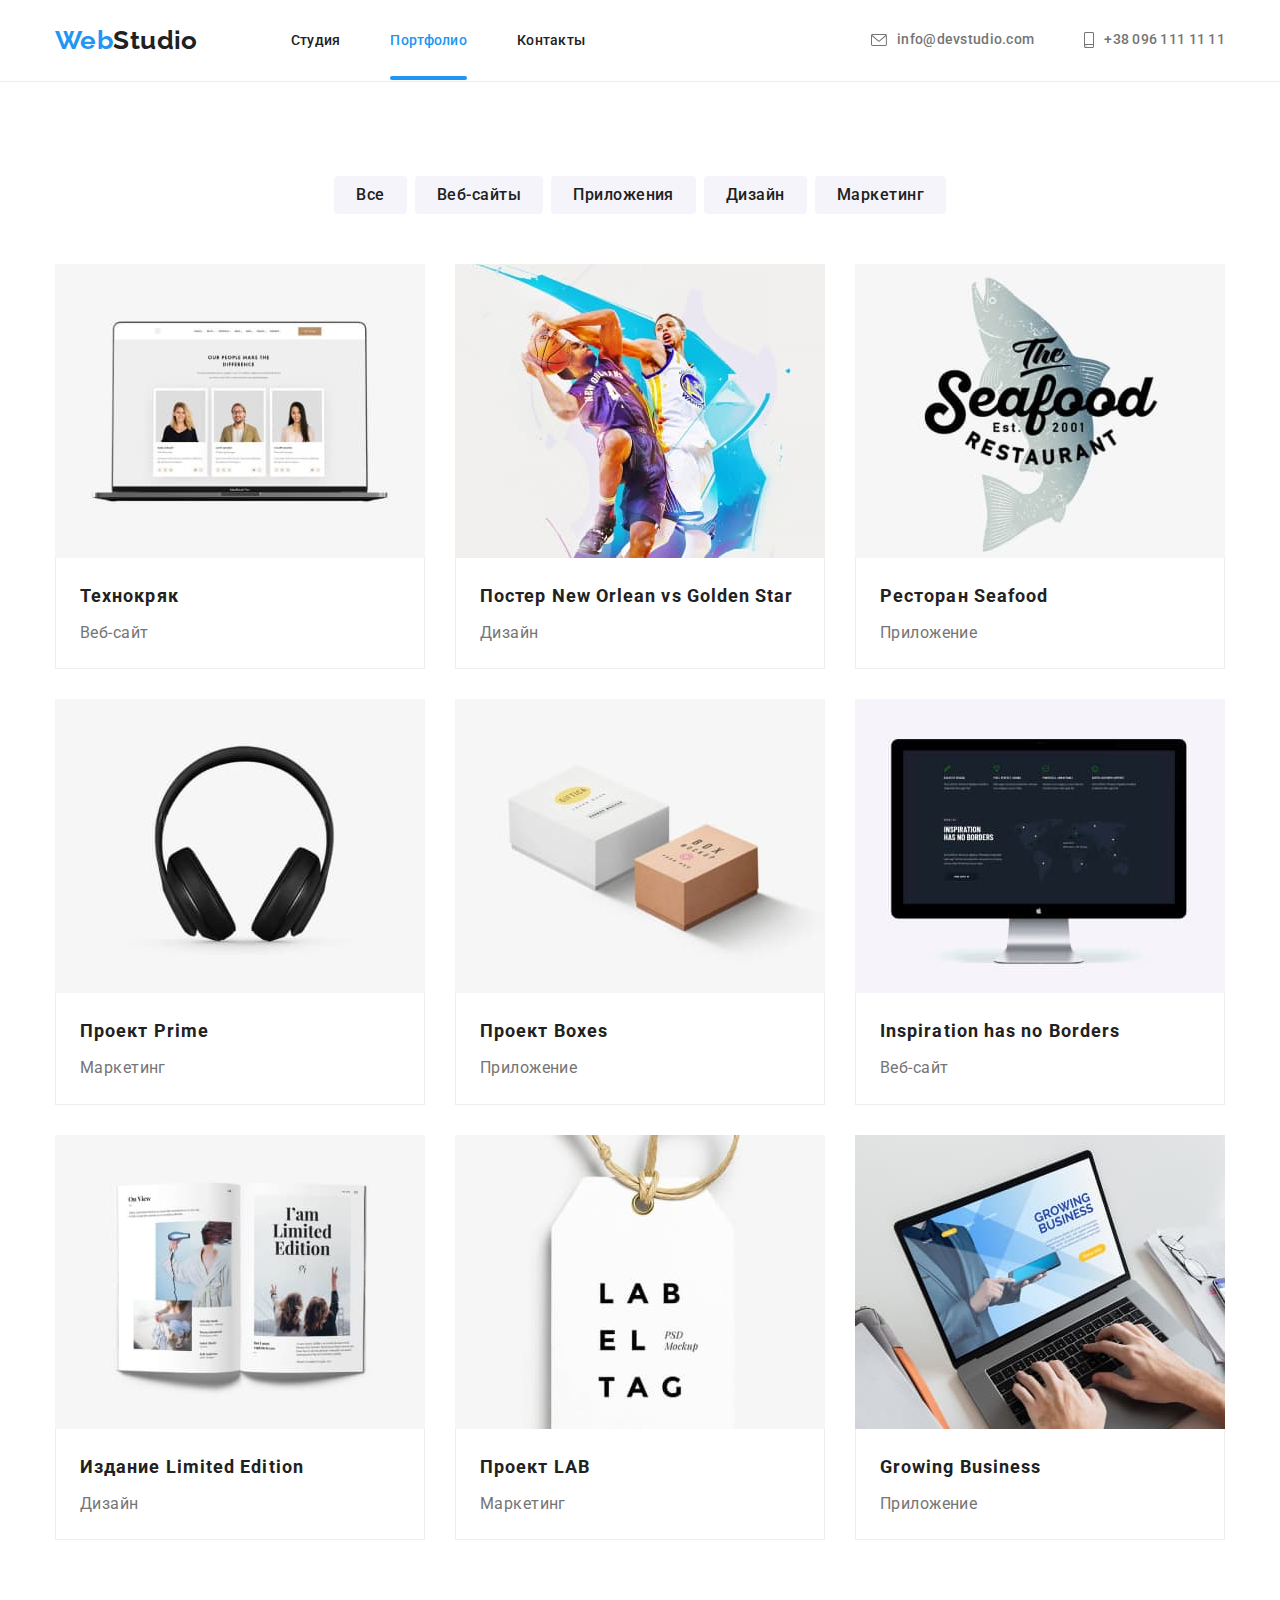
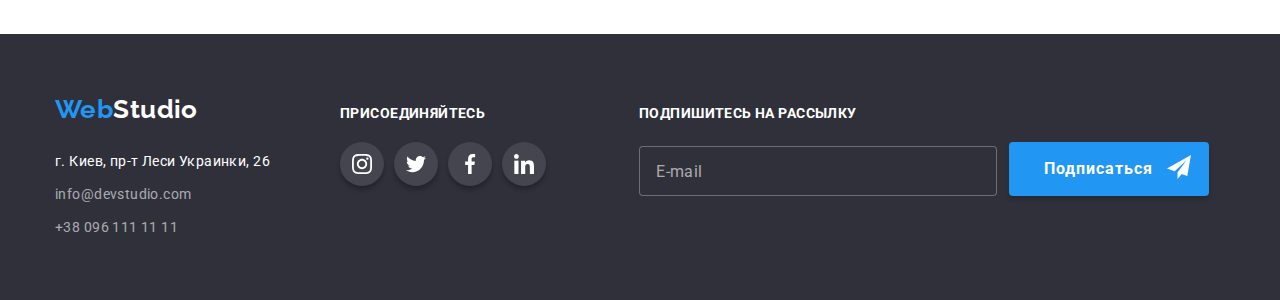
==== portfolio.html @ a955f4c4 "new" ====
<!DOCTYPE html>
<html lang="ru">
  <head>
    <meta charset="UTF-8" />
    <meta http-equiv="X-UA-Compatible" content="IE=edge" />
    <meta name="viewport" content="width=device-width, initial-scale=1.0" />
    <title>portfolio</title>
    <link rel="preconnect" href="https://fonts.gstatic.com" />
    <link
      href="https://fonts.googleapis.com/css2?family=Raleway:wght@700&family=Roboto:wght@400;500;700;900&display=swap"
      rel="stylesheet"
    />
    <link
      rel="stylesheet"
      href="https://cdnjs.cloudflare.com/ajax/libs/modern-normalize/1.1.0/modern-normalize.min.css"
    />
    <link rel="stylesheet" href="./css/main.min.css" />
  </head>
  <body>
    <!-- Шапка Сайта-->
    <header class="header">
      <div class="container main-nav">
        <a href="./index.html" class="header__link"
          >Web<span class="header-link__logo_color_accent">Studio</span></a
        >
        <nav class="navigation">
          <ul class="site-nav list">
            <li class="site-nav__item">
              <a href="./index.html">Студия</a>
            </li>
            <li class="site-nav__item">
              <a href="/" class="site-nav-item__current-page">Портфолио</a>
            </li>
            <li class="site-nav__item"><a href="/">Контакты</a></li>
          </ul>
        </nav>
        <ul class="contacts-list">
          <li class="contacts-list__item">
            <a
              href="mailto:info@devstudio.com"
              class="contacts-list-item__link"
            >
              <svg
                width="16px"
                height="12px"
                class="contacts-list-item-link__icon"
              >
                <use href="./images/symbol-defs.svg#icon-envelope"></use>
              </svg>
              info@devstudio.com</a
            >
          </li>
          <li class="contacts-list__item">
            <a href="tel:+380961111111" class="contacts-list-item__link">
              <svg
                class="contacts-list-item-link__icon"
                width="10px"
                height="16px"
              >
                <use href="./images/symbol-defs.svg#icon-smartphone"></use>
              </svg>
              +38 096 111 11 11</a
            >
          </li>
        </ul>
      </div>
    </header>
    <main>
      <section class="section">
        <div class="container">
          <h1 class="visually-hidden">Примеры работ</h1>
          <ul class="list-button">
            <li>
              <button type="button" class="filter-button">Все</button>
            </li>
            <li>
              <button type="button" class="filter-button">Веб-сайты</button>
            </li>
            <li>
              <button type="button" class="filter-button">Приложения</button>
            </li>
            <li>
              <button type="button" class="filter-button">Дизайн</button>
            </li>
            <li>
              <button type="button" class="filter-button">Маркетинг</button>
            </li>
          </ul>
          <ul class="list-photo">
            <li class="list-element">
              <a href="/" class="link-portfolio">
                <div class="list-photo-wraper">
                  <img
                    src="./images/webpage.jpg"
                    alt="три человека"
                    width="370"
                  />
                  <p class="overlay">
                    Ресурс предлагает комплексные предложения с разным уровнем
                    функционала и сервисов. Все это позволит посетителю получить
                    исчерпывающие сведения о компании или частном лице.
                  </p>
                </div>

                <div class="list-photo-element">
                  <h2>Технокряк</h2>
                  <p>Веб-сайт</p>
                </div>
              </a>
            </li>
            <li class="list-element">
              <a href="/" class="link-portfolio">
                <div class="list-photo-wraper">
                  <img
                    src="./images/poster.jpg"
                    alt="баскетболисты"
                    width="370"
                  />
                  <p class="overlay">
                    Ресурс предлагает комплексные предложения с разным уровнем
                    функционала и сервисов. Все это позволит посетителю получить
                    исчерпывающие сведения о компании или частном лице.
                  </p>
                </div>
                <div class="list-photo-element">
                  <h2>Постер New Orlean vs Golden Star</h2>
                  <p>Дизайн</p>
                </div>
              </a>
            </li>
            <li class="list-element">
              <a href="/" class="link-portfolio">
                <div class="list-photo-wraper">
                  <img
                    src="./images/restaurant.jpg"
                    alt="емблема ресторана"
                    width="370"
                  />
                  <p class="overlay">
                    Ресурс предлагает комплексные предложения с разным уровнем
                    функционала и сервисов. Все это позволит посетителю получить
                    исчерпывающие сведения о компании или частном лице.
                  </p>
                </div>
                <div class="list-photo-element">
                  <h2>Ресторан Seafood</h2>
                  <p>Приложение</p>
                </div>
              </a>
            </li>
            <li class="list-element">
              <a href="/" class="link-portfolio">
                <div class="list-photo-wraper">
                  <img src="./images/music.jpg" alt="наушники" width="370" />
                  <p class="overlay">
                    Ресурс предлагает комплексные предложения с разным уровнем
                    функционала и сервисов. Все это позволит посетителю получить
                    исчерпывающие сведения о компании или частном лице.
                  </p>
                </div>
                <div class="list-photo-element">
                  <h2>Проект Prime</h2>
                  <p>Маркетинг</p>
                </div>
              </a>
            </li>
            <li class="list-element">
              <a href="/" class="link-portfolio">
                <div class="list-photo-wraper">
                  <img src="./images/boxes.jpg" alt="коробки" width="370" />
                  <p class="overlay">
                    Ресурс предлагает комплексные предложения с разным уровнем
                    функционала и сервисов. Все это позволит посетителю получить
                    исчерпывающие сведения о компании или частном лице.
                  </p>
                </div>
                <div class="list-photo-element">
                  <h2>Проект Boxes</h2>
                  <p>Приложение</p>
                </div>
              </a>
            </li>
            <li class="list-element">
              <a href="/" class="link-portfolio">
                <div class="list-photo-wraper">
                  <img src="./images/monitor.jpg" alt="монитор" width="370" />
                  <p class="overlay">
                    Ресурс предлагает комплексные предложения с разным уровнем
                    функционала и сервисов. Все это позволит посетителю получить
                    исчерпывающие сведения о компании или частном лице.
                  </p>
                </div>
                <div class="list-photo-element">
                  <h2>Inspiration has no Borders</h2>
                  <p>Веб-сайт</p>
                </div>
              </a>
            </li>
            <li class="list-element">
              <a href="/" class="link-portfolio">
                <div class="list-photo-wraper">
                  <img src="./images/magazine.jpg" alt="журнал" width="370" />
                  <p class="overlay">
                    Ресурс предлагает комплексные предложения с разным уровнем
                    функционала и сервисов. Все это позволит посетителю получить
                    исчерпывающие сведения о компании или частном лице.
                  </p>
                </div>
                <div class="list-photo-element">
                  <h2>Издание Limited Edition</h2>
                  <p>Дизайн</p>
                </div>
              </a>
            </li>
            <li class="list-element">
              <a href="/" class="link-portfolio">
                <div class="list-photo-wraper">
                  <img src="./images/birka.jpg" alt="бирка" width="370" />
                  <p class="overlay">
                    Ресурс предлагает комплексные предложения с разным уровнем
                    функционала и сервисов. Все это позволит посетителю получить
                    исчерпывающие сведения о компании или частном лице.
                  </p>
                </div>
                <div class="list-photo-element">
                  <h2>Проект LAB</h2>
                  <p>Маркетинг</p>
                </div>
              </a>
            </li>
            <li class="list-element">
              <a href="/" class="link-portfolio">
                <div class="list-photo-wraper">
                  <img src="./images/notebook.jpg" alt="бирка" width="370" />
                  <p class="overlay">
                    Ресурс предлагает комплексные предложения с разным уровнем
                    функционала и сервисов. Все это позволит посетителю получить
                    исчерпывающие сведения о компании или частном лице.
                  </p>
                </div>
                <div class="list-photo-element">
                  <h2>Growing Business</h2>
                  <p>Приложение</p>
                </div>
              </a>
            </li>
          </ul>
        </div>
      </section>
    </main>
    <!--Футер-->
    <footer>
      <div class="container footer-container">
        <div class="nav-footer">
          <a href="/" class="logo logo-footer"
            >Web<span class="accent-footer">Studio</span></a
          >
          <address>
            <ul class="list-footer">
              <li>
                <a
                  class="adress"
                  href="https://goo.gl/maps/MWfXR5edQ5mQwXb56"
                  target="_blank"
                  rel="noreferrer noopener"
                  title="карты google"
                  >г. Киев, пр-т Леси Украинки, 26</a
                >
              </li>
              <li>
                <a class="contacts-footer" href="mailto:info@devstudio.com"
                  >info@devstudio.com</a
                >
              </li>
              <li>
                <a class="contacts-footer" href="tel:+380961111111"
                  >+38 096 111 11 11</a
                >
              </li>
            </ul>
          </address>
        </div>
        <div class="icons-nav-footer">
          <p class="text-footer">Присоединяйтесь</p>
          <ul class="list-icons-footer">
            <li>
              <a href="https://www.instagram.com/" class="icons-footer">
                <svg class="icon-footer" width="20px" height="20px">
                  <use href="./images/symbol-defs.svg#icon-instagram"></use>
                </svg>
              </a>
            </li>
            <li>
              <a href="https://www.twitter.com/" class="icons-footer">
                <svg class="icon-footer" width="20px" height="20px">
                  <use href="./images/symbol-defs.svg#icon-twitter"></use>
                </svg>
              </a>
            </li>
            <li>
              <a href="https://www.facebook.com/" class="icons-footer">
                <svg class="icon-footer" width="20px" height="20px">
                  <use href="./images/symbol-defs.svg#icon-facebook"></use>
                </svg>
              </a>
            </li>
            <li>
              <a href="https://www.linkedin.com/" class="icons-footer">
                <svg class="icon-footer" width="20px" height="20px">
                  <use href="./images/symbol-defs.svg#icon-linkedin"></use>
                </svg>
              </a>
            </li>
          </ul>
        </div>
        <div class="form-footer">
          <p class="text-form-footer">Подпишитесь на рассылку</p>
          <span class="footer-position">
            <label class="footer-form-field">
              <textarea
                name="user_massage"
                class="footer-form-massage"
                placeholder="E-mail"
              ></textarea>
            </label>
            <button type="submit" class="footer-form-btn">
              <span class="btn-text">Подписаться</span>
            </button>
          </span>
        </div>
      </div>
    </footer>
  </body>
</html>
---- css/main.min.css ----
:root{--primary-text-color: #212121;--secondary-text-color: #757575;--accent: #2196f3;--font-color: #ffffff;--secondary-font-color: #2f303a;--third-font-color: #f5f4fa}.visually-hidden{position:absolute;width:1px;height:1px;margin:-1px;border:0;padding:0;white-space:nowrap;clip-path:inset(100%);clip:rect(0 0 0 0);overflow:hidden}h1,h2,h3,p{margin-top:0;margin-bottom:0}html{box-sizing:border-box}header{padding-top:25px;padding-bottom:25px;border-bottom:1px solid #ececec}body{background-color:var(--font-color);color:var(--primary-text-color);margin:0;font-family:roboto, sans-serif;letter-spacing:0.03em;font-size:14px;line-height:1.7}a{text-decoration:none}img{display:block}.section{padding-top:94px;padding-bottom:94px}.container{width:1200px;padding-left:15px;padding-right:15px;margin:0 auto}.modal-button{width:30px;height:30px;position:absolute;top:8px;right:8px;border-radius:50%;border:1px solid rgba(0,0,0,0.1);background-color:var(--font-color);padding:0;display:flex;justify-content:center;align-items:center;cursor:pointer;transition:fill 250ms cubic-bezier(0.4, 0, 0.2, 1)}.modal-button:hover,.modal-button:focus{fill:#2196f3;outline:none}.list-icons-team{list-style:none;display:flex;padding-left:0;justify-content:center;margin-top:16px;margin-bottom:0;margin-bottom:30px}.icons-social-links:not(:last-child){margin-right:10px}.icons-team{display:flex;align-items:center;justify-content:center;width:44px;height:44px;border-radius:50%;fill:#afb1b8;transition:background-color 250ms cubic-bezier(0.4, 0, 0.2, 1),fill 250ms cubic-bezier(0.4, 0, 0.2, 1)}.icons-team:hover,.icons-team:focus{background-color:var(--accent);fill:var(--font-color)}.icons-footer{display:flex;align-items:center;justify-content:center;width:44px;height:44px;border-radius:50%;border:1px #000;box-shadow:0px 4px 4px 0px rgba(0,0,0,0.25);background-color:#44454e;fill:#ffffff;transition:background-color 250ms cubic-bezier(0.4, 0, 0.2, 1)}.icons-footer:hover,.icons-footer:focus{background-color:var(--accent)}.icons-nav-footer{margin-left:70px}.list-icons-footer{list-style:none;display:flex;padding-left:0;margin-top:20px;margin-bottom:0}.list-icons-footer li:not(:last-child){margin-right:10px}.hero-title{color:var(--font-color);margin-top:0;margin-bottom:30px;font-weight:900;font-size:44px;line-height:1.36;letter-spacing:0.06em;text-transform:uppercase}.section-title{color:var(--primary-text-color);margin-top:0;margin-bottom:50px;font-weight:bold;font-size:36px;line-height:1.17;text-align:center}.header__link{color:var(--accent);margin-right:93px;font-family:raleway;font-weight:bold;font-size:26px;line-height:1.19}.header-link__logo_color_accent{color:var(--primary-text-color)}.accent-footer{color:var(--font-color)}.logo-footer{color:var(--accent);margin-bottom:25px;display:block;margin-right:0;font-family:raleway;font-weight:bold;font-size:26px;line-height:1.19}.backdrop{position:fixed;top:0;left:0;width:100%;height:100%;background-color:rgba(0,0,0,0.2);transition:opacity 250ms cubic-bezier(0.4, 0, 0.2, 1),visibility 250ms cubic-bezier(0.4, 0, 0.2, 1)}.backdrop.is-hidden{opacity:0;pointer-events:none;visibility:visible}.modal{position:absolute;top:50%;left:50%;transform:translate(-50%, -50%);min-height:581px;min-width:528px;background-color:#fff;border-radius:4px;box-shadow:0px 1px 3px rgba(0,0,0,0.12),0px 1px 1px rgba(0,0,0,0.14),0px 2px 1px rgba(0,0,0,0.2);padding:40px}.text-form{font-weight:700;font-size:20px;line-height:1.15;text-align:center;letter-spacing:0.03em;margin-bottom:12px}.contact-form-field{display:block;margin-bottom:10px}.contact-form-input{width:100%;border:1px solid rgba(33,33,33,0.2);border-radius:4px;height:40px;padding-left:42px;transition:border-color 250ms cubic-bezier(0.4, 0, 0.2, 1)}.contact-form-input:focus,.contact-form-input:hover{border-color:var(--accent);outline:none}.text-form-field{font-size:12px;line-height:1.16;letter-spacing:0.01em;color:#757575}.contact-form-icon{position:absolute;top:50%;left:12px;transform:translateY(-50%);transition:fill 250ms cubic-bezier(0.4, 0, 0.2, 1)}.contact-form-input:focus+.contact-form-icon,.contact-form-input:hover+.contact-form-icon{fill:var(--accent)}.contact-form-input-wraper{position:relative;display:block;margin-top:4px}.contact-form-massage{width:100%;height:120px;margin-top:4px;padding:12px 16px;resize:none;border:1px solid rgba(33,33,33,0.2);border-radius:4px;transition:border-color 250ms cubic-bezier(0.4, 0, 0.2, 1)}.contact-form-massage:focus,.contact-form-massage:hover{border-color:var(--accent);outline:none}.contact-form-massage::placeholder{font-size:14px;line-height:1.14;letter-spacing:0.01em;color:rgba(117,117,117,0.5)}.contact-form-checkbox-label{font-size:14px;line-height:1.71;letter-spacing:0.03em;color:#757575;display:flex;align-items:center}.contact-form-checkbox-label::before{display:inline-block;content:"";width:16px;height:15px;background-image:url(../images/icon-no-check.svg);cursor:pointer;margin-right:8px}.contact-form-checkbox:checked+.contact-form-checkbox-label::before{background-image:url(../images/icon-check.svg)}.contact-form-checkbox:focus+.contact-form-checkbox-label::before{outline:1px solid rgba(33,150,243,0.5);border-radius:2px}.contact-form-checkbox-wraper{margin-bottom:30px}.contact-form-submit-btn{display:block;margin:0 auto;color:var(--font-color);background:var(--accent);cursor:pointer;border-radius:4px;padding:10px 32px;min-width:200px;text-align:center;box-shadow:0px 4px 4px rgba(0,0,0,0.15);border:0;font-family:inherit;font-weight:bold;font-size:16px;line-height:1.88;letter-spacing:0.06em;transition:background 250ms cubic-bezier(0.4, 0, 0.2, 1),box-shadow 250ms cubic-bezier(0.4, 0, 0.2, 1),border-radius 250ms cubic-bezier(0.4, 0, 0.2, 1)}.contact-form-submit-btn:hover,.contact-form-submit-btn:focus{background:#188ce8;box-shadow:0px 4px 4px rgba(0,0,0,0.15);border-radius:0}.privacy-policy{font-size:14px;line-height:1.71;letter-spacing:0.03em;color:#2196f3}.button{color:var(--font-color);background:var(--accent);cursor:pointer;border-radius:4px;padding:10px 32px;min-width:200px;text-align:center;box-shadow:0px 4px 4px rgba(0,0,0,0.15);border:0;font-family:inherit;font-weight:bold;font-size:16px;line-height:1.88;letter-spacing:0.06em;transition:background 250ms cubic-bezier(0.4, 0, 0.2, 1),box-shadow 250ms cubic-bezier(0.4, 0, 0.2, 1),border-radius 250ms cubic-bezier(0.4, 0, 0.2, 1)}.button:hover,.button:focus{background:#188ce8;box-shadow:0px 4px 4px rgba(0,0,0,0.15);border-radius:0}.filter-button{color:var(--primary-text-color);min-width:73px;background-color:var(--third-font-color);border-radius:4px;display:inline-block;text-align:center;padding:6px 22px;box-shadow:none;border:0;font-family:inherit;font-weight:500;font-size:16px;line-height:1.63;letter-spacing:0.03em;transition:color 250ms cubic-bezier(0.4, 0, 0.2, 1),background-color 250ms cubic-bezier(0.4, 0, 0.2, 1),box-shadow 250ms cubic-bezier(0.4, 0, 0.2, 1)}.filter-button:hover,.filter-button:focus{color:var(--font-color);background-color:var(--accent);border-radius:4px;box-shadow:0px 2px 2px 0px rgba(0,0,0,0.12),0px 1px 2px 0px rgba(0,0,0,0.08),0px 3px 1px 0px rgba(0,0,0,0.1)}.list-button{display:flex;list-style:none;margin:0;margin-bottom:50px;padding-left:0;justify-content:center}.main-nav{display:flex;align-items:center}.site-nav-item__current-page{position:relative}.site-nav-item__current-page::after{content:"";background-color:var(--accent);position:absolute;width:100%;height:4px;bottom:0;left:0;border-radius:2px}.site-nav .site-nav-item__current-page{color:var(--accent);padding-bottom:32px}.site-nav{display:flex}.site-nav a{color:var(--primary-text-color);font-weight:500;font-size:14px;line-height:1.14;letter-spacing:0.02em;padding-bottom:32px;transition:color 250ms cubic-bezier(0.4, 0, 0.2, 1)}.site-nav a:hover,.site-nav a:focus{color:var(--accent)}.site-nav .site-nav__item{margin-right:50px;display:block}.site-nav .site-nav__item:last-child{margin-right:0}.contacts-list{display:flex;list-style:none;padding-left:0;padding:0;margin-top:0;margin-bottom:0;margin-left:auto}.contacts-list a{color:var(--secondary-text-color);font-weight:500;font-size:14px;line-height:1.14;letter-spacing:0.02em}.contacts-list .contacts-list__item+.contacts-list__item{margin-left:50px}.contacts-list-item__link{display:flex;align-items:center;transition:color 250ms cubic-bezier(0.4, 0, 0.2, 1)}.contacts-list-item__link:hover,.contacts-list-item__link:focus{color:var(--accent);cursor:pointer}.contacts-list-item-link__icon{margin-right:10px;fill:currentColor}.hero{background-color:var(--secondary-font-color);text-align:center;margin-left:auto;margin-right:auto;padding-top:200px;padding-bottom:200px;max-width:1600px;background-image:linear-gradient(to right, rgba(47,48,58,0.4), rgba(47,48,58,0.4)),url("../images/hero.jpg");background-repeat:no-repeat;background-position:center;background-size:cover}.list-text{display:flex;flex-wrap:nowrap;list-style:none;padding-left:0;margin:0}.list-text li:not(:last-child){margin-right:30px}.list-text-item{height:auto;width:270px;margin-bottom:30px}.list-text-icons{background-color:var(--third-font-color);height:120px;margin-bottom:30px;align-items:center;justify-content:center;display:flex;border-radius:4px}.work{padding-top:0}.list-work{position:relative;z-index:-1}.list-work:not(:last-child){margin-right:30px}.overlay-work{position:absolute;bottom:0;left:0;width:100%;padding:27px 82px;height:70px;font-style:normal;font-weight:700;font-size:14px;line-height:1.14;text-align:center;letter-spacing:0.03em;text-transform:uppercase;background-color:rgba(47,48,58,0.8);color:var(--font-color)}.section{color:var(--secondary-text-color);margin-bottom:0;margin-top:0}.section h3{margin-bottom:10px;font-weight:bold;font-size:14px;line-height:1.14}.list{display:flex;flex-wrap:wrap;list-style:none;padding:0;margin:0}.list .item:not(:last-child){margin-right:50px}.work-picture:not(:last-child){margin-right:30px}.list-item{background-color:var(--font-color);margin-bottom:0;box-shadow:0px 1px 3px rgba(0,0,0,0.12),0px 1px 1px rgba(0,0,0,0.14),0px 2px 1px rgba(0,0,0,0.2);border-radius:0px 0px 4px 4px}.list-item:not(:last-child){margin-right:30px}.section-our-team{background-color:var(--third-font-color);padding-top:94px;padding-bottom:94px}.section-our-team p{color:var(--secondary-text-color);font-size:16px;line-height:1.19;text-align:center}.section-our-team h3{margin-top:30px;margin-bottom:10px;font-weight:500;font-size:16px;line-height:1.19;text-align:center}.our-clients{margin-top:94px}.logo-client{display:flex;align-items:center;justify-content:center;width:170px;height:92px;fill:#afb1b8;box-shadow:0px 4px 4px 0px rgba(0,0,0,0.25);border-radius:4px;border:1px solid #afb1b8;transition:fill 250ms cubic-bezier(0.4, 0, 0.2, 1),border 250ms cubic-bezier(0.4, 0, 0.2, 1)}.logo-client:hover,.logo-client:focus{fill:var(--accent);border:1px solid #2196f3}.list-logos{display:flex;list-style:none;flex-wrap:nowrap;justify-content:space-between;padding-left:0;margin-bottom:98px;margin-top:0}.svg-logo-list:not(:last-child){margin-right:30px}.list-footer{list-style:none;margin-top:0;margin-bottom:0;padding-left:0}.list-footer li:not(:last-child){margin-bottom:9px}footer{background-color:var(--secondary-font-color);padding-top:60px;padding-bottom:60px}.footer-container{display:flex;width:1200px;justify-content:left;align-items:baseline}.adress{color:var(--font-color);margin-bottom:9px;transition:color 250ms cubic-bezier(0.4, 0, 0.2, 1)}.adress:hover,.adress:focus{color:var(--accent)}.contacts-footer{color:#ffffff99;margin-bottom:9px;transition:color 250ms cubic-bezier(0.4, 0, 0.2, 1)}.contacts-footer:hover,.contacts-footer:focus{color:var(--accent)}address{font-style:normal}.text-footer{text-transform:uppercase;color:var(--font-color);font-weight:bold;font-size:14px;line-height:1.14;letter-spacing:0.03em}.text-form-footer{font-weight:700;font-size:14px;line-height:1.14;letter-spacing:0.03em;text-transform:uppercase;color:#ffffff;margin-bottom:20px;margin-left:93px}.form-footer{display:block}.footer-form-massage{color:var(--font-color);width:358px;height:50px;margin-top:4px;padding:15px 16px;resize:none;border:1px solid rgba(255,255,255,0.3);border-radius:4px;background:#2f303a;overflow:hidden}.footer-form-massage::placeholder{font-size:16px;line-height:20px;letter-spacing:0.03em;color:rgba(255,255,255,0.6)}.footer-form-btn{display:inline-block;color:var(--font-color);background:var(--accent);cursor:pointer;border-radius:4px;padding-top:10px;padding-bottom:10px;position:relative;min-width:200px;box-shadow:0px 4px 4px rgba(0,0,0,0.15);border:0;font-family:inherit;font-weight:bold;font-size:16px;line-height:1.88;letter-spacing:0.06em;transition:background 250ms cubic-bezier(0.4, 0, 0.2, 1),box-shadow 250ms cubic-bezier(0.4, 0, 0.2, 1),border-radius 250ms cubic-bezier(0.4, 0, 0.2, 1);margin-left:12px}.footer-form-btn:hover,.footer-form-btn:focus{background:#188ce8;box-shadow:0px 4px 4px rgba(0,0,0,0.15);border-radius:0}.footer-form-btn:after{content:"";background-image:url(../images/icon-send.svg);position:absolute;width:24px;height:24px;display:flex;right:18px;top:13px}.btn-text{display:block;padding-left:29px;text-align:left}.footer-form-field{display:flex;margin-left:93px}.footer-position{display:flex}.list-photo{display:flex;flex-wrap:wrap;list-style:none;padding:0;margin-bottom:0;margin-top:0}.list-element{margin-right:30px;width:370px;margin-bottom:30px}.list-element:nth-child(3n){margin-right:0}.list-element:nth-last-child(-n+3){margin-bottom:0}.overlay{position:absolute;background-color:rgba(33,150,243,0.9);color:var(--font-color);top:0;left:0;padding:63px 24px;font-size:18px;line-height:1.55;letter-spacing:0.03em;height:100%;width:100%;overflow:hidden;transform:translateY(100%);transition:transform 250ms cubic-bezier(0.4, 0, 0.2, 1)}.link-portfolio:focus .overlay,.link-portfolio:hover .overlay{transform:translateY(0)}.list-photo-wraper{position:relative;overflow:hidden}.link-portfolio{color:var(--secondary-text-color);display:inline-block;font-size:16px;line-height:1.9;transition:box-shadow 250ms cubic-bezier(0.4, 0, 0.2, 1)}.link-portfolio h2{color:var(--primary-text-color);margin-bottom:4px;font-weight:bold;font-size:18px;line-height:2;letter-spacing:0.06em}.link-portfolio:hover,.link-portfolio:focus{box-shadow:1px 4px 6px 0px rgba(0,0,0,0.16),0px 4px 4px 0px rgba(0,0,0,0.06),0px 1px 1px 0px rgba(0,0,0,0.12)}.list-photo-element{padding:20px 24px;border-left:1px solid #eeeeee;border-right:1px solid #eeeeee;border-bottom:1px solid #eeeeee}.list-button li:not(:last-child){margin-right:8px}
/*# sourceMappingURL=main.min.css.map */
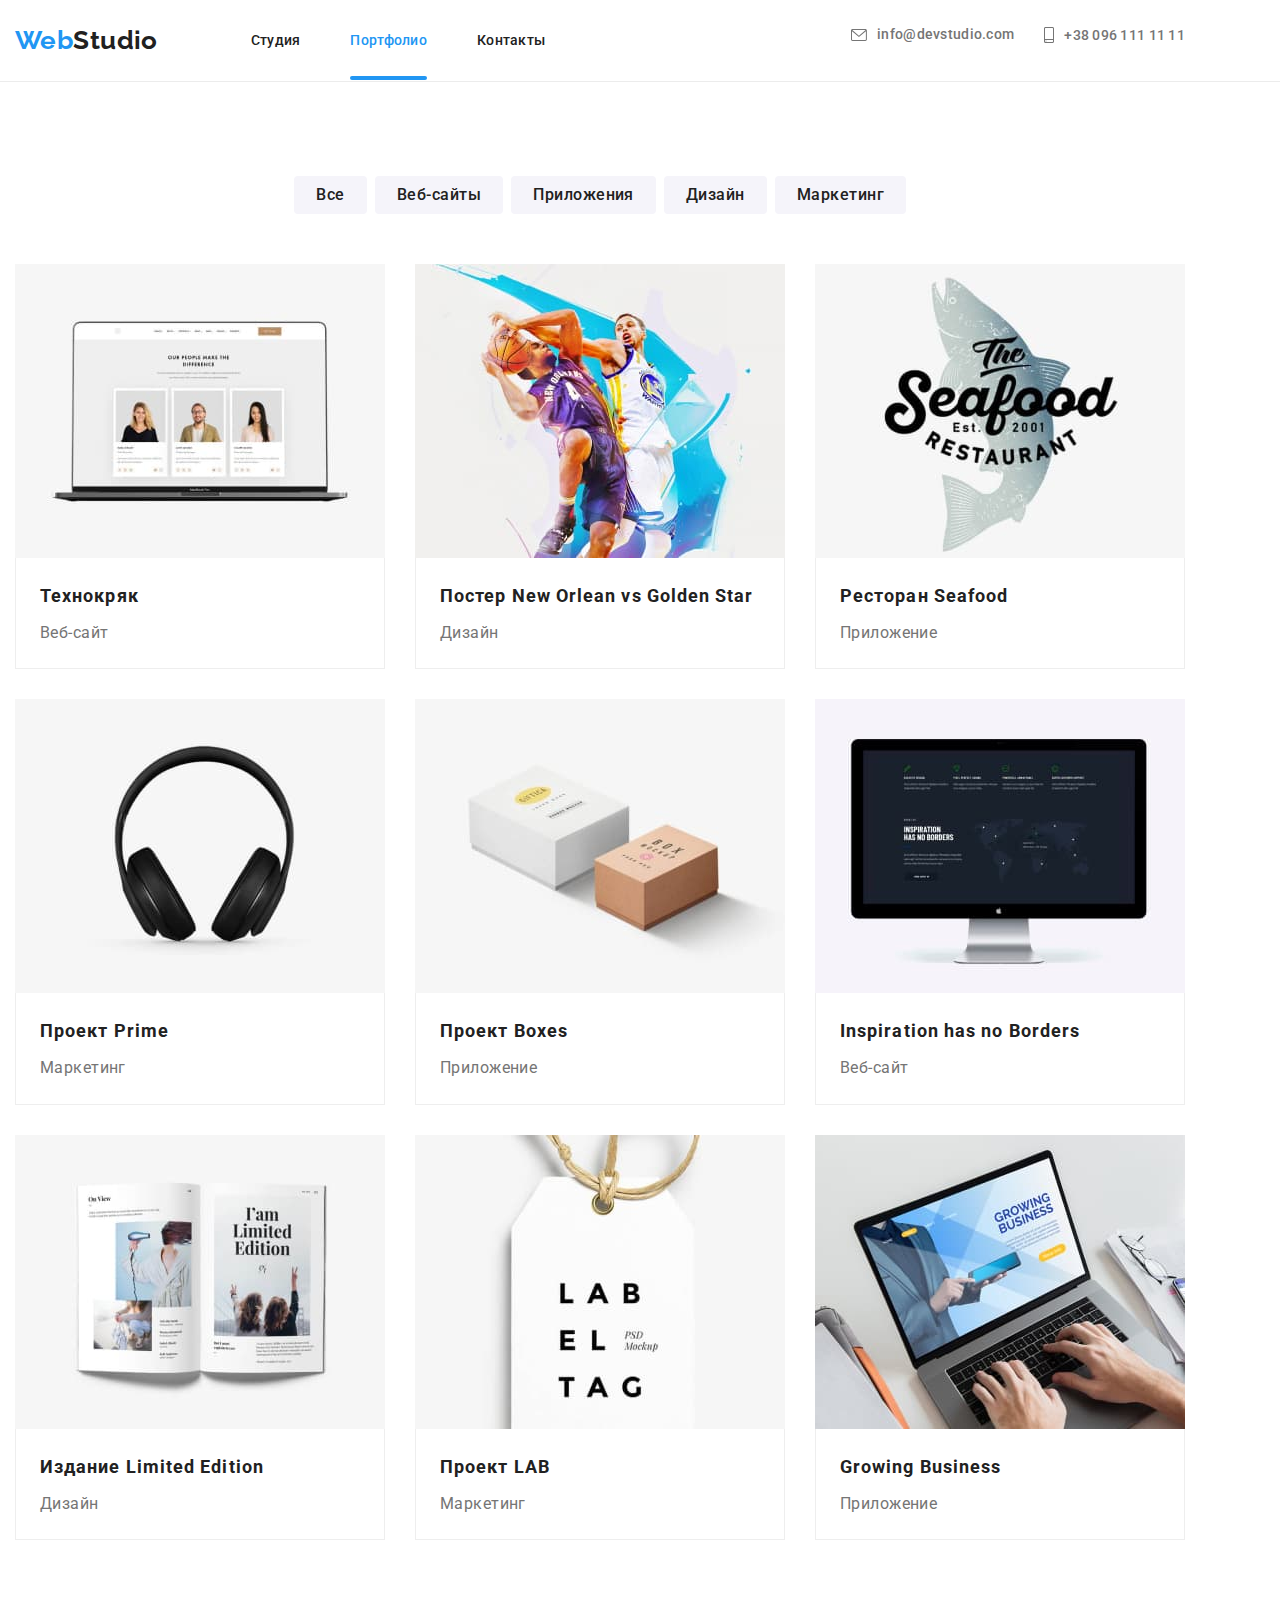
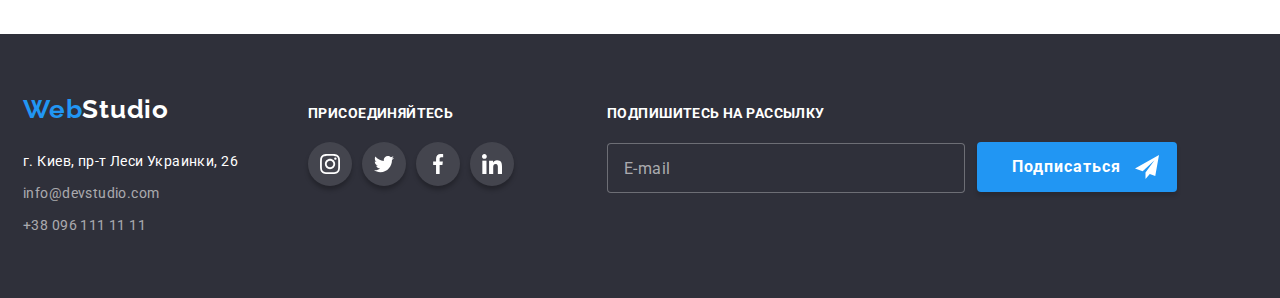
==== commit 0cef3a4f: "portfolio" ====
--- a/portfolio.html
+++ b/portfolio.html
@@ -63,6 +63,80 @@
             >
           </li>
         </ul>
+        <button type="button" class="mobile-menu-btn" data-menu-open>
+          <svg class="mobile-menu__icon" width="40px" height="40px">
+            <use href="./images/symbol-defs.svg#burger-menu-icon"></use>
+          </svg>
+        </button>
+      </div>
+      <div class="mobile-menu" data-menu>
+        <div class="container mobile-menu__container">
+          <button class="mobile-menu__close-btn" data-menu-close>
+            <svg class="mobile-menu__close-icon" width="18px" height="18px">
+              <use href="./images/symbol-defs.svg#icon-close"></use>
+            </svg>
+          </button>
+
+          <ul class="mobile-menu__list">
+            <li class="mobile-menu-list__item">
+              <a href="/" class="mobile-menu__current-page">Студия</a>
+            </li>
+            <li class="mobile-menu-list__item">
+              <a class="mobile-menu-list-item__link" href="./portfolio.html"
+                >Портфолио</a
+              >
+            </li>
+            <li class="mobile-menu-list__item">
+              <a class="mobile-menu-list-item__link" href="/">Контакты</a>
+            </li>
+          </ul>
+
+          <ul class="mobile-menu__contacts">
+            <li class="mobile-menu-contacts__list">
+              <a
+                class="mobile-menu-contacts__item"
+                href="mailto:info@devstudio.com"
+                >info@devstudio.com</a
+              >
+            </li>
+            <li class="mobile-menu-contacts__list">
+              <a class="mobile-menu-contacts__item tel" href="tel:+380961111111"
+                >+38 096 111 11 11</a
+              >
+            </li>
+          </ul>
+
+          <ul class="mobile-menu-social__list">
+            <li class="mobile-menu-social-list__item">
+              <a
+                class="mobile-menu-social-list-item__link"
+                href="https://www.instagram.com/"
+                >Instagram</a
+              >
+            </li>
+            <li class="mobile-menu-social-list__item">
+              <a
+                class="mobile-menu-social-list-item__link"
+                href="https://www.twitter.com/"
+                >Twitter</a
+              >
+            </li>
+            <li class="mobile-menu-social-list__item">
+              <a
+                class="mobile-menu-social-list-item__link"
+                href="https://www.facebook.com/"
+                >Facebook</a
+              >
+            </li>
+            <li class="mobile-menu-social-list__item">
+              <a
+                class="mobile-menu-social-list-item__link"
+                href="https://www.linkedin.com/"
+                >Linkedin</a
+              >
+            </li>
+          </ul>
+        </div>
       </div>
     </header>
     <main>
@@ -71,7 +145,9 @@
           <h1 class="visually-hidden">Примеры работ</h1>
           <ul class="list-button">
             <li>
-              <button type="button" class="filter-button">Все</button>
+              <button type="button" class="filter-button adaptive-mobile">
+                Все
+              </button>
             </li>
             <li>
               <button type="button" class="filter-button">Веб-сайты</button>
@@ -252,66 +328,69 @@
     <footer>
       <div class="container footer-container">
         <div class="nav-footer">
-          <a href="/" class="logo logo-footer"
-            >Web<span class="accent-footer">Studio</span></a
-          >
-          <address>
-            <ul class="list-footer">
+          <div class="tablet-footer">
+            <a href="/" class="logo logo-footer"
+              >Web<span class="accent-footer">Studio</span></a
+            >
+
+            <address>
+              <ul class="list-footer">
+                <li>
+                  <a
+                    class="adress"
+                    href="https://goo.gl/maps/MWfXR5edQ5mQwXb56"
+                    target="_blank"
+                    rel="noreferrer noopener"
+                    title="карты google"
+                    >г. Киев, пр-т Леси Украинки, 26</a
+                  >
+                </li>
+                <li>
+                  <a class="contacts-footer" href="mailto:info@devstudio.com"
+                    >info@devstudio.com</a
+                  >
+                </li>
+                <li>
+                  <a class="contacts-footer" href="tel:+380961111111"
+                    >+38 096 111 11 11</a
+                  >
+                </li>
+              </ul>
+            </address>
+          </div>
+          <div class="icons-nav-footer">
+            <p class="text-footer">Присоединяйтесь</p>
+            <ul class="list-icons-footer">
               <li>
-                <a
-                  class="adress"
-                  href="https://goo.gl/maps/MWfXR5edQ5mQwXb56"
-                  target="_blank"
-                  rel="noreferrer noopener"
-                  title="карты google"
-                  >г. Киев, пр-т Леси Украинки, 26</a
-                >
+                <a href="https://www.instagram.com/" class="icons-footer">
+                  <svg class="icon-footer" width="20px" height="20px">
+                    <use href="./images/symbol-defs.svg#icon-instagram"></use>
+                  </svg>
+                </a>
               </li>
               <li>
-                <a class="contacts-footer" href="mailto:info@devstudio.com"
-                  >info@devstudio.com</a
-                >
+                <a href="https://www.twitter.com/" class="icons-footer">
+                  <svg class="icon-footer" width="20px" height="20px">
+                    <use href="./images/symbol-defs.svg#icon-twitter"></use>
+                  </svg>
+                </a>
               </li>
               <li>
-                <a class="contacts-footer" href="tel:+380961111111"
-                  >+38 096 111 11 11</a
-                >
+                <a href="https://www.facebook.com/" class="icons-footer">
+                  <svg class="icon-footer" width="20px" height="20px">
+                    <use href="./images/symbol-defs.svg#icon-facebook"></use>
+                  </svg>
+                </a>
+              </li>
+              <li>
+                <a href="https://www.linkedin.com/" class="icons-footer">
+                  <svg class="icon-footer" width="20px" height="20px">
+                    <use href="./images/symbol-defs.svg#icon-linkedin"></use>
+                  </svg>
+                </a>
               </li>
             </ul>
-          </address>
-        </div>
-        <div class="icons-nav-footer">
-          <p class="text-footer">Присоединяйтесь</p>
-          <ul class="list-icons-footer">
-            <li>
-              <a href="https://www.instagram.com/" class="icons-footer">
-                <svg class="icon-footer" width="20px" height="20px">
-                  <use href="./images/symbol-defs.svg#icon-instagram"></use>
-                </svg>
-              </a>
-            </li>
-            <li>
-              <a href="https://www.twitter.com/" class="icons-footer">
-                <svg class="icon-footer" width="20px" height="20px">
-                  <use href="./images/symbol-defs.svg#icon-twitter"></use>
-                </svg>
-              </a>
-            </li>
-            <li>
-              <a href="https://www.facebook.com/" class="icons-footer">
-                <svg class="icon-footer" width="20px" height="20px">
-                  <use href="./images/symbol-defs.svg#icon-facebook"></use>
-                </svg>
-              </a>
-            </li>
-            <li>
-              <a href="https://www.linkedin.com/" class="icons-footer">
-                <svg class="icon-footer" width="20px" height="20px">
-                  <use href="./images/symbol-defs.svg#icon-linkedin"></use>
-                </svg>
-              </a>
-            </li>
-          </ul>
+          </div>
         </div>
         <div class="form-footer">
           <p class="text-form-footer">Подпишитесь на рассылку</p>
@@ -330,5 +409,6 @@
         </div>
       </div>
     </footer>
+    <script src="./menu.js"></script>
   </body>
 </html>
--- a/css/main.min.css
+++ b/css/main.min.css
@@ -1,2 +1,2 @@
-:root{--primary-text-color: #212121;--secondary-text-color: #757575;--accent: #2196f3;--font-color: #ffffff;--secondary-font-color: #2f303a;--third-font-color: #f5f4fa}.visually-hidden{position:absolute;width:1px;height:1px;margin:-1px;border:0;padding:0;white-space:nowrap;clip-path:inset(100%);clip:rect(0 0 0 0);overflow:hidden}h1,h2,h3,p{margin-top:0;margin-bottom:0}html{box-sizing:border-box}header{padding-top:25px;padding-bottom:25px;border-bottom:1px solid #ececec}body{background-color:var(--font-color);color:var(--primary-text-color);margin:0;font-family:roboto, sans-serif;letter-spacing:0.03em;font-size:14px;line-height:1.7}a{text-decoration:none}img{display:block}.section{padding-top:94px;padding-bottom:94px}.container{width:1200px;padding-left:15px;padding-right:15px;margin:0 auto}.modal-button{width:30px;height:30px;position:absolute;top:8px;right:8px;border-radius:50%;border:1px solid rgba(0,0,0,0.1);background-color:var(--font-color);padding:0;display:flex;justify-content:center;align-items:center;cursor:pointer;transition:fill 250ms cubic-bezier(0.4, 0, 0.2, 1)}.modal-button:hover,.modal-button:focus{fill:#2196f3;outline:none}.list-icons-team{list-style:none;display:flex;padding-left:0;justify-content:center;margin-top:16px;margin-bottom:0;margin-bottom:30px}.icons-social-links:not(:last-child){margin-right:10px}.icons-team{display:flex;align-items:center;justify-content:center;width:44px;height:44px;border-radius:50%;fill:#afb1b8;transition:background-color 250ms cubic-bezier(0.4, 0, 0.2, 1),fill 250ms cubic-bezier(0.4, 0, 0.2, 1)}.icons-team:hover,.icons-team:focus{background-color:var(--accent);fill:var(--font-color)}.icons-footer{display:flex;align-items:center;justify-content:center;width:44px;height:44px;border-radius:50%;border:1px #000;box-shadow:0px 4px 4px 0px rgba(0,0,0,0.25);background-color:#44454e;fill:#ffffff;transition:background-color 250ms cubic-bezier(0.4, 0, 0.2, 1)}.icons-footer:hover,.icons-footer:focus{background-color:var(--accent)}.icons-nav-footer{margin-left:70px}.list-icons-footer{list-style:none;display:flex;padding-left:0;margin-top:20px;margin-bottom:0}.list-icons-footer li:not(:last-child){margin-right:10px}.hero-title{color:var(--font-color);margin-top:0;margin-bottom:30px;font-weight:900;font-size:44px;line-height:1.36;letter-spacing:0.06em;text-transform:uppercase}.section-title{color:var(--primary-text-color);margin-top:0;margin-bottom:50px;font-weight:bold;font-size:36px;line-height:1.17;text-align:center}.header__link{color:var(--accent);margin-right:93px;font-family:raleway;font-weight:bold;font-size:26px;line-height:1.19}.header-link__logo_color_accent{color:var(--primary-text-color)}.accent-footer{color:var(--font-color)}.logo-footer{color:var(--accent);margin-bottom:25px;display:block;margin-right:0;font-family:raleway;font-weight:bold;font-size:26px;line-height:1.19}.backdrop{position:fixed;top:0;left:0;width:100%;height:100%;background-color:rgba(0,0,0,0.2);transition:opacity 250ms cubic-bezier(0.4, 0, 0.2, 1),visibility 250ms cubic-bezier(0.4, 0, 0.2, 1)}.backdrop.is-hidden{opacity:0;pointer-events:none;visibility:visible}.modal{position:absolute;top:50%;left:50%;transform:translate(-50%, -50%);min-height:581px;min-width:528px;background-color:#fff;border-radius:4px;box-shadow:0px 1px 3px rgba(0,0,0,0.12),0px 1px 1px rgba(0,0,0,0.14),0px 2px 1px rgba(0,0,0,0.2);padding:40px}.text-form{font-weight:700;font-size:20px;line-height:1.15;text-align:center;letter-spacing:0.03em;margin-bottom:12px}.contact-form-field{display:block;margin-bottom:10px}.contact-form-input{width:100%;border:1px solid rgba(33,33,33,0.2);border-radius:4px;height:40px;padding-left:42px;transition:border-color 250ms cubic-bezier(0.4, 0, 0.2, 1)}.contact-form-input:focus,.contact-form-input:hover{border-color:var(--accent);outline:none}.text-form-field{font-size:12px;line-height:1.16;letter-spacing:0.01em;color:#757575}.contact-form-icon{position:absolute;top:50%;left:12px;transform:translateY(-50%);transition:fill 250ms cubic-bezier(0.4, 0, 0.2, 1)}.contact-form-input:focus+.contact-form-icon,.contact-form-input:hover+.contact-form-icon{fill:var(--accent)}.contact-form-input-wraper{position:relative;display:block;margin-top:4px}.contact-form-massage{width:100%;height:120px;margin-top:4px;padding:12px 16px;resize:none;border:1px solid rgba(33,33,33,0.2);border-radius:4px;transition:border-color 250ms cubic-bezier(0.4, 0, 0.2, 1)}.contact-form-massage:focus,.contact-form-massage:hover{border-color:var(--accent);outline:none}.contact-form-massage::placeholder{font-size:14px;line-height:1.14;letter-spacing:0.01em;color:rgba(117,117,117,0.5)}.contact-form-checkbox-label{font-size:14px;line-height:1.71;letter-spacing:0.03em;color:#757575;display:flex;align-items:center}.contact-form-checkbox-label::before{display:inline-block;content:"";width:16px;height:15px;background-image:url(../images/icon-no-check.svg);cursor:pointer;margin-right:8px}.contact-form-checkbox:checked+.contact-form-checkbox-label::before{background-image:url(../images/icon-check.svg)}.contact-form-checkbox:focus+.contact-form-checkbox-label::before{outline:1px solid rgba(33,150,243,0.5);border-radius:2px}.contact-form-checkbox-wraper{margin-bottom:30px}.contact-form-submit-btn{display:block;margin:0 auto;color:var(--font-color);background:var(--accent);cursor:pointer;border-radius:4px;padding:10px 32px;min-width:200px;text-align:center;box-shadow:0px 4px 4px rgba(0,0,0,0.15);border:0;font-family:inherit;font-weight:bold;font-size:16px;line-height:1.88;letter-spacing:0.06em;transition:background 250ms cubic-bezier(0.4, 0, 0.2, 1),box-shadow 250ms cubic-bezier(0.4, 0, 0.2, 1),border-radius 250ms cubic-bezier(0.4, 0, 0.2, 1)}.contact-form-submit-btn:hover,.contact-form-submit-btn:focus{background:#188ce8;box-shadow:0px 4px 4px rgba(0,0,0,0.15);border-radius:0}.privacy-policy{font-size:14px;line-height:1.71;letter-spacing:0.03em;color:#2196f3}.button{color:var(--font-color);background:var(--accent);cursor:pointer;border-radius:4px;padding:10px 32px;min-width:200px;text-align:center;box-shadow:0px 4px 4px rgba(0,0,0,0.15);border:0;font-family:inherit;font-weight:bold;font-size:16px;line-height:1.88;letter-spacing:0.06em;transition:background 250ms cubic-bezier(0.4, 0, 0.2, 1),box-shadow 250ms cubic-bezier(0.4, 0, 0.2, 1),border-radius 250ms cubic-bezier(0.4, 0, 0.2, 1)}.button:hover,.button:focus{background:#188ce8;box-shadow:0px 4px 4px rgba(0,0,0,0.15);border-radius:0}.filter-button{color:var(--primary-text-color);min-width:73px;background-color:var(--third-font-color);border-radius:4px;display:inline-block;text-align:center;padding:6px 22px;box-shadow:none;border:0;font-family:inherit;font-weight:500;font-size:16px;line-height:1.63;letter-spacing:0.03em;transition:color 250ms cubic-bezier(0.4, 0, 0.2, 1),background-color 250ms cubic-bezier(0.4, 0, 0.2, 1),box-shadow 250ms cubic-bezier(0.4, 0, 0.2, 1)}.filter-button:hover,.filter-button:focus{color:var(--font-color);background-color:var(--accent);border-radius:4px;box-shadow:0px 2px 2px 0px rgba(0,0,0,0.12),0px 1px 2px 0px rgba(0,0,0,0.08),0px 3px 1px 0px rgba(0,0,0,0.1)}.list-button{display:flex;list-style:none;margin:0;margin-bottom:50px;padding-left:0;justify-content:center}.main-nav{display:flex;align-items:center}.site-nav-item__current-page{position:relative}.site-nav-item__current-page::after{content:"";background-color:var(--accent);position:absolute;width:100%;height:4px;bottom:0;left:0;border-radius:2px}.site-nav .site-nav-item__current-page{color:var(--accent);padding-bottom:32px}.site-nav{display:flex}.site-nav a{color:var(--primary-text-color);font-weight:500;font-size:14px;line-height:1.14;letter-spacing:0.02em;padding-bottom:32px;transition:color 250ms cubic-bezier(0.4, 0, 0.2, 1)}.site-nav a:hover,.site-nav a:focus{color:var(--accent)}.site-nav .site-nav__item{margin-right:50px;display:block}.site-nav .site-nav__item:last-child{margin-right:0}.contacts-list{display:flex;list-style:none;padding-left:0;padding:0;margin-top:0;margin-bottom:0;margin-left:auto}.contacts-list a{color:var(--secondary-text-color);font-weight:500;font-size:14px;line-height:1.14;letter-spacing:0.02em}.contacts-list .contacts-list__item+.contacts-list__item{margin-left:50px}.contacts-list-item__link{display:flex;align-items:center;transition:color 250ms cubic-bezier(0.4, 0, 0.2, 1)}.contacts-list-item__link:hover,.contacts-list-item__link:focus{color:var(--accent);cursor:pointer}.contacts-list-item-link__icon{margin-right:10px;fill:currentColor}.hero{background-color:var(--secondary-font-color);text-align:center;margin-left:auto;margin-right:auto;padding-top:200px;padding-bottom:200px;max-width:1600px;background-image:linear-gradient(to right, rgba(47,48,58,0.4), rgba(47,48,58,0.4)),url("../images/hero.jpg");background-repeat:no-repeat;background-position:center;background-size:cover}.list-text{display:flex;flex-wrap:nowrap;list-style:none;padding-left:0;margin:0}.list-text li:not(:last-child){margin-right:30px}.list-text-item{height:auto;width:270px;margin-bottom:30px}.list-text-icons{background-color:var(--third-font-color);height:120px;margin-bottom:30px;align-items:center;justify-content:center;display:flex;border-radius:4px}.work{padding-top:0}.list-work{position:relative;z-index:-1}.list-work:not(:last-child){margin-right:30px}.overlay-work{position:absolute;bottom:0;left:0;width:100%;padding:27px 82px;height:70px;font-style:normal;font-weight:700;font-size:14px;line-height:1.14;text-align:center;letter-spacing:0.03em;text-transform:uppercase;background-color:rgba(47,48,58,0.8);color:var(--font-color)}.section{color:var(--secondary-text-color);margin-bottom:0;margin-top:0}.section h3{margin-bottom:10px;font-weight:bold;font-size:14px;line-height:1.14}.list{display:flex;flex-wrap:wrap;list-style:none;padding:0;margin:0}.list .item:not(:last-child){margin-right:50px}.work-picture:not(:last-child){margin-right:30px}.list-item{background-color:var(--font-color);margin-bottom:0;box-shadow:0px 1px 3px rgba(0,0,0,0.12),0px 1px 1px rgba(0,0,0,0.14),0px 2px 1px rgba(0,0,0,0.2);border-radius:0px 0px 4px 4px}.list-item:not(:last-child){margin-right:30px}.section-our-team{background-color:var(--third-font-color);padding-top:94px;padding-bottom:94px}.section-our-team p{color:var(--secondary-text-color);font-size:16px;line-height:1.19;text-align:center}.section-our-team h3{margin-top:30px;margin-bottom:10px;font-weight:500;font-size:16px;line-height:1.19;text-align:center}.our-clients{margin-top:94px}.logo-client{display:flex;align-items:center;justify-content:center;width:170px;height:92px;fill:#afb1b8;box-shadow:0px 4px 4px 0px rgba(0,0,0,0.25);border-radius:4px;border:1px solid #afb1b8;transition:fill 250ms cubic-bezier(0.4, 0, 0.2, 1),border 250ms cubic-bezier(0.4, 0, 0.2, 1)}.logo-client:hover,.logo-client:focus{fill:var(--accent);border:1px solid #2196f3}.list-logos{display:flex;list-style:none;flex-wrap:nowrap;justify-content:space-between;padding-left:0;margin-bottom:98px;margin-top:0}.svg-logo-list:not(:last-child){margin-right:30px}.list-footer{list-style:none;margin-top:0;margin-bottom:0;padding-left:0}.list-footer li:not(:last-child){margin-bottom:9px}footer{background-color:var(--secondary-font-color);padding-top:60px;padding-bottom:60px}.footer-container{display:flex;width:1200px;justify-content:left;align-items:baseline}.adress{color:var(--font-color);margin-bottom:9px;transition:color 250ms cubic-bezier(0.4, 0, 0.2, 1)}.adress:hover,.adress:focus{color:var(--accent)}.contacts-footer{color:#ffffff99;margin-bottom:9px;transition:color 250ms cubic-bezier(0.4, 0, 0.2, 1)}.contacts-footer:hover,.contacts-footer:focus{color:var(--accent)}address{font-style:normal}.text-footer{text-transform:uppercase;color:var(--font-color);font-weight:bold;font-size:14px;line-height:1.14;letter-spacing:0.03em}.text-form-footer{font-weight:700;font-size:14px;line-height:1.14;letter-spacing:0.03em;text-transform:uppercase;color:#ffffff;margin-bottom:20px;margin-left:93px}.form-footer{display:block}.footer-form-massage{color:var(--font-color);width:358px;height:50px;margin-top:4px;padding:15px 16px;resize:none;border:1px solid rgba(255,255,255,0.3);border-radius:4px;background:#2f303a;overflow:hidden}.footer-form-massage::placeholder{font-size:16px;line-height:20px;letter-spacing:0.03em;color:rgba(255,255,255,0.6)}.footer-form-btn{display:inline-block;color:var(--font-color);background:var(--accent);cursor:pointer;border-radius:4px;padding-top:10px;padding-bottom:10px;position:relative;min-width:200px;box-shadow:0px 4px 4px rgba(0,0,0,0.15);border:0;font-family:inherit;font-weight:bold;font-size:16px;line-height:1.88;letter-spacing:0.06em;transition:background 250ms cubic-bezier(0.4, 0, 0.2, 1),box-shadow 250ms cubic-bezier(0.4, 0, 0.2, 1),border-radius 250ms cubic-bezier(0.4, 0, 0.2, 1);margin-left:12px}.footer-form-btn:hover,.footer-form-btn:focus{background:#188ce8;box-shadow:0px 4px 4px rgba(0,0,0,0.15);border-radius:0}.footer-form-btn:after{content:"";background-image:url(../images/icon-send.svg);position:absolute;width:24px;height:24px;display:flex;right:18px;top:13px}.btn-text{display:block;padding-left:29px;text-align:left}.footer-form-field{display:flex;margin-left:93px}.footer-position{display:flex}.list-photo{display:flex;flex-wrap:wrap;list-style:none;padding:0;margin-bottom:0;margin-top:0}.list-element{margin-right:30px;width:370px;margin-bottom:30px}.list-element:nth-child(3n){margin-right:0}.list-element:nth-last-child(-n+3){margin-bottom:0}.overlay{position:absolute;background-color:rgba(33,150,243,0.9);color:var(--font-color);top:0;left:0;padding:63px 24px;font-size:18px;line-height:1.55;letter-spacing:0.03em;height:100%;width:100%;overflow:hidden;transform:translateY(100%);transition:transform 250ms cubic-bezier(0.4, 0, 0.2, 1)}.link-portfolio:focus .overlay,.link-portfolio:hover .overlay{transform:translateY(0)}.list-photo-wraper{position:relative;overflow:hidden}.link-portfolio{color:var(--secondary-text-color);display:inline-block;font-size:16px;line-height:1.9;transition:box-shadow 250ms cubic-bezier(0.4, 0, 0.2, 1)}.link-portfolio h2{color:var(--primary-text-color);margin-bottom:4px;font-weight:bold;font-size:18px;line-height:2;letter-spacing:0.06em}.link-portfolio:hover,.link-portfolio:focus{box-shadow:1px 4px 6px 0px rgba(0,0,0,0.16),0px 4px 4px 0px rgba(0,0,0,0.06),0px 1px 1px 0px rgba(0,0,0,0.12)}.list-photo-element{padding:20px 24px;border-left:1px solid #eeeeee;border-right:1px solid #eeeeee;border-bottom:1px solid #eeeeee}.list-button li:not(:last-child){margin-right:8px}
+:root{--primary-text-color: #212121;--secondary-text-color: #757575;--accent: #2196f3;--font-color: #ffffff;--secondary-font-color: #2f303a;--third-font-color: #f5f4fa}.visually-hidden{position:absolute;width:1px;height:1px;margin:-1px;border:0;padding:0;white-space:nowrap;clip-path:inset(100%);clip:rect(0 0 0 0);overflow:hidden}h1,h2,h3,p{margin-top:0;margin-bottom:0}html{box-sizing:border-box}header{padding-top:25px;padding-bottom:25px;border-bottom:1px solid #ececec}body{background-color:var(--font-color);color:var(--primary-text-color);margin:0;font-family:roboto, sans-serif;letter-spacing:0.03em;font-size:14px;line-height:1.7}a{text-decoration:none}img{display:block}.section{padding-top:60px;padding-bottom:60px}@media screen and (min-width: 1200px){.section{padding-top:94px;padding-bottom:94px}}.container{padding-left:15px;padding-right:15px}@media screen and (min-width: 480px){.container{width:480px;margin-left:auto;margin-right:auto}}@media screen and (min-width: 768px){.container{width:768px}}@media screen and (min-width: 1200px){.container{width:1200px}}.modal-button{width:30px;height:30px;position:absolute;top:8px;right:8px;border-radius:50%;border:1px solid rgba(0,0,0,0.1);background-color:var(--font-color);padding:0;display:flex;justify-content:center;align-items:center;cursor:pointer;transition:fill 250ms cubic-bezier(0.4, 0, 0.2, 1)}.modal-button:hover,.modal-button:focus{fill:#2196f3;outline:none}.list-icons-team{list-style:none;display:flex;padding-left:0;justify-content:center;margin-top:16px;margin-bottom:0;margin-bottom:30px}.icons-social-links:not(:last-child){margin-right:10px}.icons-team{display:flex;align-items:center;justify-content:center;width:44px;height:44px;border-radius:50%;fill:#afb1b8;transition:background-color 250ms cubic-bezier(0.4, 0, 0.2, 1),fill 250ms cubic-bezier(0.4, 0, 0.2, 1)}.icons-team:hover,.icons-team:focus{background-color:var(--accent);fill:var(--font-color)}.icons-footer{display:flex;align-items:center;justify-content:center;width:44px;height:44px;border-radius:50%;border:1px #000;box-shadow:0px 4px 4px 0px rgba(0,0,0,0.25);background-color:#44454e;fill:#ffffff;transition:background-color 250ms cubic-bezier(0.4, 0, 0.2, 1)}.icons-footer:hover,.icons-footer:focus{background-color:var(--accent)}.icons-nav-footer{margin-left:0}.list-icons-footer{list-style:none;display:flex;padding-left:0;margin-top:20px;margin-bottom:0}.list-icons-footer li:not(:last-child){margin-right:10px}@media screen and (min-width: 1200px){.icons-nav-footer{margin-left:70px}}.hero-title{color:var(--font-color);margin-top:0;margin-bottom:30px;font-weight:900;font-size:44px;line-height:1.36;letter-spacing:0.06em;text-transform:uppercase}.section-title{color:var(--primary-text-color);margin-top:0;margin-bottom:50px;font-weight:bold;font-size:36px;line-height:1.17;text-align:center}.header__link{color:var(--accent);font-family:raleway;font-weight:bold;font-size:24px;line-height:1.16}.header-link__logo_color_accent{color:var(--primary-text-color)}.accent-footer{color:var(--font-color)}.logo-footer{color:var(--accent);margin-bottom:20px;display:block;margin-right:0;font-family:"Raleway";font-style:normal;font-weight:700;font-size:24px;line-height:1.16;text-align:center;letter-spacing:0.03em}@media screen and (min-width: 1200px){.logo-footer{color:var(--accent);margin-bottom:25px;display:block;margin-right:0;font-family:raleway;font-weight:bold;font-size:26px;line-height:1.19;text-align:left}.header__link{font-size:26px;line-height:1.19}}.backdrop{position:fixed;top:0;left:0;width:100%;height:100%;background-color:rgba(0,0,0,0.2);transition:opacity 250ms cubic-bezier(0.4, 0, 0.2, 1),visibility 250ms cubic-bezier(0.4, 0, 0.2, 1)}.backdrop.is-hidden{opacity:0;pointer-events:none;visibility:visible}.modal{position:absolute;top:50%;left:50%;transform:translate(-50%, -50%);min-height:581px;min-width:528px;background-color:#fff;border-radius:4px;box-shadow:0px 1px 3px rgba(0,0,0,0.12),0px 1px 1px rgba(0,0,0,0.14),0px 2px 1px rgba(0,0,0,0.2);padding:40px}.text-form{font-weight:700;font-size:20px;line-height:1.15;text-align:center;letter-spacing:0.03em;margin-bottom:12px}.contact-form-field{display:block;margin-bottom:10px}.contact-form-input{width:100%;border:1px solid rgba(33,33,33,0.2);border-radius:4px;height:40px;padding-left:42px;transition:border-color 250ms cubic-bezier(0.4, 0, 0.2, 1)}.contact-form-input:focus,.contact-form-input:hover{border-color:var(--accent);outline:none}.text-form-field{font-size:12px;line-height:1.16;letter-spacing:0.01em;color:#757575}.contact-form-icon{position:absolute;top:50%;left:12px;transform:translateY(-50%);transition:fill 250ms cubic-bezier(0.4, 0, 0.2, 1)}.contact-form-input:focus+.contact-form-icon,.contact-form-input:hover+.contact-form-icon{fill:var(--accent)}.contact-form-input-wraper{position:relative;display:block;margin-top:4px}.contact-form-massage{width:100%;height:120px;margin-top:4px;padding:12px 16px;resize:none;border:1px solid rgba(33,33,33,0.2);border-radius:4px;transition:border-color 250ms cubic-bezier(0.4, 0, 0.2, 1)}.contact-form-massage:focus,.contact-form-massage:hover{border-color:var(--accent);outline:none}.contact-form-massage::placeholder{font-size:14px;line-height:1.14;letter-spacing:0.01em;color:rgba(117,117,117,0.5)}.contact-form-checkbox-label{font-size:14px;line-height:1.71;letter-spacing:0.03em;color:#757575;display:flex;align-items:center}.contact-form-checkbox-label::before{display:inline-block;content:"";width:16px;height:15px;background-image:url(../images/icon-no-check.svg);cursor:pointer;margin-right:8px}.contact-form-checkbox:checked+.contact-form-checkbox-label::before{background-image:url(../images/icon-check.svg)}.contact-form-checkbox:focus+.contact-form-checkbox-label::before{outline:1px solid rgba(33,150,243,0.5);border-radius:2px}.contact-form-checkbox-wraper{margin-bottom:30px}.contact-form-submit-btn{display:block;margin:0 auto;color:var(--font-color);background:var(--accent);cursor:pointer;border-radius:4px;padding:10px 32px;min-width:200px;text-align:center;box-shadow:0px 4px 4px rgba(0,0,0,0.15);border:0;font-family:inherit;font-weight:bold;font-size:16px;line-height:1.88;letter-spacing:0.06em;transition:background 250ms cubic-bezier(0.4, 0, 0.2, 1),box-shadow 250ms cubic-bezier(0.4, 0, 0.2, 1),border-radius 250ms cubic-bezier(0.4, 0, 0.2, 1)}.contact-form-submit-btn:hover,.contact-form-submit-btn:focus{background:#188ce8;box-shadow:0px 4px 4px rgba(0,0,0,0.15);border-radius:0}.privacy-policy{font-size:14px;line-height:1.71;letter-spacing:0.03em;color:#2196f3}.button{color:var(--font-color);background:var(--accent);cursor:pointer;border-radius:4px;padding:10px 32px;min-width:200px;text-align:center;box-shadow:0px 4px 4px rgba(0,0,0,0.15);border:0;font-family:inherit;font-weight:bold;font-size:16px;line-height:1.88;letter-spacing:0.06em;transition:background 250ms cubic-bezier(0.4, 0, 0.2, 1),box-shadow 250ms cubic-bezier(0.4, 0, 0.2, 1),border-radius 250ms cubic-bezier(0.4, 0, 0.2, 1)}.button:hover,.button:focus{background:#188ce8;box-shadow:0px 4px 4px rgba(0,0,0,0.15);border-radius:0}.filter-button{color:var(--primary-text-color);min-width:73px;background-color:var(--third-font-color);border-radius:4px;display:inline-block;text-align:center;padding:6px 22px;box-shadow:none;border:0;font-family:inherit;font-weight:500;font-size:16px;line-height:1.63;letter-spacing:0.03em;transition:color 250ms cubic-bezier(0.4, 0, 0.2, 1),background-color 250ms cubic-bezier(0.4, 0, 0.2, 1),box-shadow 250ms cubic-bezier(0.4, 0, 0.2, 1)}.filter-button:hover,.filter-button:focus{color:var(--font-color);background-color:var(--accent);border-radius:4px;box-shadow:0px 2px 2px 0px rgba(0,0,0,0.12),0px 1px 2px 0px rgba(0,0,0,0.08),0px 3px 1px 0px rgba(0,0,0,0.1)}.list-button{display:flex;list-style:none;margin:0;flex-wrap:wrap;margin-bottom:50px;padding-left:0;justify-content:flex-start}.adaptive-mobile{margin-bottom:15px}@media screen and (min-width: 768px){.adaptive-mobile{margin-bottom:0}.list-button{justify-content:center;margin-bottom:30px}}@media screen and (min-width: 768px){.list-button{margin-bottom:50px}}.navigation{display:none}.contacts-list{display:none}.main-nav{display:flex;justify-content:space-between;align-items:center}.header{padding-top:10px;padding-bottom:16px;position:relative}.mobile-menu-btn{background-color:#ffffff;border:none;padding:0;line-height:0}.mobile-menu-btn:hover,.mobile-menu-btn:focus{fill:#2196f3;transition:fill 250ms cubic-bezier(0.4, 0, 0.2, 1)}.mobile-menu{position:absolute;top:0;left:0;width:100%;height:100vh;overflow:auto;opacity:0;visibility:hidden;pointer-events:none;background-color:#ffffff;transition:opacity 250ms cubic-bezier(0.4, 0, 0.2, 1),visibility 250ms cubic-bezier(0.4, 0, 0.2, 1)}.mobile-menu.is-open{opacity:1;visibility:visible;pointer-events:auto}.mobile-menu__close-btn{position:absolute;top:10px;right:15px;background-color:#ffffff;border:none;padding:0;line-height:0;width:40px;height:40px;cursor:pointer}.mobile-menu__close-btn:hover,.mobile-menu__close-btn:focus{fill:#2196f3;transition:fill 250ms cubic-bezier(0.4, 0, 0.2, 1)}.mobile-menu__container{position:relative;padding-top:48px;padding-bottom:48px}.mobile-menu__list{list-style:none;padding:0;margin-left:25px;margin-bottom:302px;margin-top:0}.mobile-menu-list__item:not(:last-child){margin-bottom:32px}.mobile-menu-list__item{font-weight:500;font-size:40px;line-height:1.17;letter-spacing:0.02em}.mobile-menu__current-page{color:#2196f3}.mobile-menu-list-item__link{color:#212121}.mobile-menu__contacts{list-style:none;padding:0;margin-left:25px;margin-top:0;margin-bottom:0}.mobile-menu-contacts__item{font-weight:500;font-size:34px;line-height:1.17;letter-spacing:0.02em;color:#2196f3}.mobile-menu-contacts__list:not(:last-child){margin-bottom:32px}.tel{color:#757575;font-weight:500;font-size:24px;line-height:1.16;letter-spacing:0.02em}.mobile-menu-social__list{list-style:none;display:flex;margin-top:64px;margin-bottom:0;padding-left:0;margin-left:25px}.mobile-menu-social-list__item:not(:last-child){padding-right:10px;border-right:1px solid rgba(33,33,33,0.2)}.mobile-menu-social-list__item:not(:first-child){padding-left:10px}.mobile-menu-social-list-item__link{font-weight:500;font-size:18px;line-height:1.22;letter-spacing:0.02em;color:#2196f3}@media screen and (min-width: 768px){.navigation{display:flex}.contacts-list{display:flex;flex-direction:column;list-style:none;padding:0;margin:21px 0}.contacts-list a{color:#757575;font-weight:500;font-size:14px;line-height:1.14;letter-spacing:0.02em}.mobile-menu-btn{display:none}.site-nav__item:not(:last-child){margin-right:50px}.header{padding:0}.contacts-list-item-link__icon{margin-right:8px;fill:currentColor}.contacts-list-item__link{display:flex;align-items:center}.contacts-list__item:not(:last-child){margin-bottom:10px}.site-nav-item__current-page{position:relative}.site-nav-item__current-page::after{content:"";background-color:var(--accent);position:absolute;width:100%;height:4px;bottom:0;left:0;border-radius:2px}.site-nav .site-nav-item__current-page{color:var(--accent);padding-bottom:32px}.site-nav a{color:var(--primary-text-color);font-weight:500;font-size:14px;line-height:1.14;letter-spacing:0.02em;padding-bottom:32px}}@media screen and (min-width: 1200px){.header{padding-top:25px;padding-bottom:25px;border-bottom:1px solid #ececec}.modal-menu__btn{display:none}.navigation{display:flex;margin-left:93px}.container{margin:0}.main-nav{display:flex;align-items:center}.site-nav-item__current-page{position:relative}.site-nav-item__current-page::after{content:"";background-color:var(--accent);position:absolute;width:100%;height:4px;bottom:0;left:0;border-radius:2px}.site-nav .site-nav-item__current-page{color:var(--accent);padding-bottom:32px}.site-nav{display:flex}.site-nav a{color:var(--primary-text-color);font-weight:500;font-size:14px;line-height:1.14;letter-spacing:0.02em;padding-bottom:32px;transition:color 250ms cubic-bezier(0.4, 0, 0.2, 1)}.site-nav a:hover,.site-nav a:focus{color:var(--accent)}.site-nav .site-nav__item{margin-right:50px;display:block}.site-nav .site-nav__item:last-child{margin-right:0}.contacts-list{display:flex;flex-direction:row;list-style:none;padding-left:0;padding:0;margin-top:0;margin-bottom:0;margin-left:auto}.contacts-list a{color:var(--secondary-text-color);font-weight:500;font-size:14px;line-height:1.14;letter-spacing:0.02em}.contacts-list .contacts-list__item+.contacts-list__item{margin-left:30px}.contacts-list-item__link{display:flex;align-items:center;transition:color 250ms cubic-bezier(0.4, 0, 0.2, 1)}.contacts-list-item__link:hover,.contacts-list-item__link:focus{color:var(--accent);cursor:pointer}.contacts-list-item-link__icon{margin-right:10px;fill:currentColor}}.hero{background-color:var(--secondary-font-color);text-align:center;margin-left:auto;margin-right:auto;padding-top:118px;padding-bottom:118px;max-width:1600px;background-image:linear-gradient(to right, rgba(47,48,58,0.4), rgba(47,48,58,0.4)),url("../images/hero-mobile.jpg");background-repeat:no-repeat;background-position:center;background-size:cover}.hero-title__mobile{font-weight:900;font-size:26px;line-height:1.61;text-align:center;letter-spacing:0.06em;text-transform:uppercase}.modal-mobile{min-height:609px;min-width:450px;overflow:auto}.contact-form-checkbox-label__mobile{font-weight:400;font-size:12px;line-height:1.16;letter-spacing:0.03em}.privacy-policy__mobile{font-weight:400;font-size:12px;line-height:1.16;letter-spacing:0.03em;text-decoration-line:underline;color:#2196f3}@media screen and (min-width: 768px){.hero{background-image:linear-gradient(to right, rgba(47,48,58,0.4), rgba(47,48,58,0.4)),url("../images/hero-tablet.jpg")}}@media screen and (min-width: 1200px){.hero{background-image:linear-gradient(to right, rgba(47,48,58,0.4), rgba(47,48,58,0.4)),url("../images/hero.jpg");padding-top:200px;padding-bottom:200px}.hero-title__mobile{color:var(--font-color);margin-top:0;margin-bottom:30px;font-weight:900;font-size:44px;line-height:1.36;letter-spacing:0.06em;text-transform:uppercase}.modal-mobile{min-height:581px;min-width:528px}.contact-form-checkbox-label__mobile{font-weight:400;font-size:14px;line-height:1.71;letter-spacing:0.03em;color:#757575}.privacy-policy__mobile{font-size:14px;line-height:1.71;letter-spacing:0.03em;text-decoration-line:underline;color:#2196f3}}.list-text{display:inline-block;list-style:none;padding-left:0;margin:0;overflow:auto}.list-text-item{height:auto;width:450px;margin-bottom:30px}.list-text-icons{background-color:var(--third-font-color);height:120px;margin-bottom:30px;align-items:center;justify-content:center;display:flex;border-radius:4px}@media screen and (min-width: 768px){.list-text-item{width:354px}.list-text-item:nth-child(odd){margin-right:30px}.list-text{display:flex;flex-wrap:wrap}}@media screen and (min-width: 1200px){.list-text{flex-wrap:nowrap}.list-text li:not(:last-child){margin-right:30px}.list-text-item{width:270px}}.work{display:none}@media screen and (min-width: 1200px){.work{display:block;padding-top:0}.list-work{position:relative;z-index:-1}.list-work:not(:last-child){margin-right:30px}.overlay-work{position:absolute;bottom:0;left:0;width:100%;padding:27px 82px;height:70px;font-style:normal;font-weight:700;font-size:14px;line-height:1.14;text-align:center;letter-spacing:0.03em;text-transform:uppercase;background-color:rgba(47,48,58,0.8);color:var(--font-color)}.section{color:var(--secondary-text-color);margin-bottom:0;margin-top:0}.section h3{margin-bottom:10px;font-weight:bold;font-size:14px;line-height:1.14}}.list{display:flex;flex-wrap:wrap;list-style:none;padding:0;margin:0}.list .item:not(:last-child){margin-right:50px}.work-picture:not(:last-child){margin-right:30px}.list-item{background-color:var(--font-color);margin-bottom:0;box-shadow:0px 1px 3px rgba(0,0,0,0.12),0px 1px 1px rgba(0,0,0,0.14),0px 2px 1px rgba(0,0,0,0.2);border-radius:0px 0px 4px 4px}.list-item:not(:last-child){margin-right:30px}.section-our-team{background-color:var(--third-font-color)}.section-our-team p{color:var(--secondary-text-color);font-size:16px;line-height:1.19;text-align:center}.section-our-team h3{margin-top:30px;margin-bottom:10px;font-weight:500;font-size:16px;line-height:1.19;text-align:center}.logo-client{display:flex;align-items:center;justify-content:center;width:210px;height:92px;fill:#afb1b8;box-shadow:0px 4px 4px 0px rgba(0,0,0,0.25);border-radius:4px;border:1px solid #afb1b8}.list-logos{display:flex;list-style:none;flex-wrap:wrap;padding-left:0;margin-bottom:0;margin-top:0}.svg-logo-list:nth-child(odd){margin-right:30px}.svg-logo-list:nth-child(-n+4){margin-bottom:30px}@media screen and (min-width: 768px){.logo-client{width:226px}.svg-logo-list:nth-child(odd){margin-right:0}.svg-logo-list:nth-child(-n+4){margin-bottom:0}.svg-logo-list:nth-child(-n+3){margin-bottom:30px}.svg-logo-list:nth-child(3n+3){margin-right:0}.list-logos{justify-content:space-between}}@media screen and (min-width: 1200px){.logo-client{width:170px;transition:fill 250ms cubic-bezier(0.4, 0, 0.2, 1),border 250ms cubic-bezier(0.4, 0, 0.2, 1)}.logo-client:hover,.logo-client:focus{fill:var(--accent);border:1px solid #2196f3}.list-logos{flex-wrap:nowrap}.svg-logo-list:not(:last-child){margin-right:30px}.svg-logo-list:nth-child(-n+4){margin-bottom:0}}.list-footer{display:flex;flex-direction:column;justify-content:center;text-align:center;list-style:none;margin-top:0;margin-bottom:60px;padding-left:0}.list-footer li:not(:last-child){margin-bottom:8px}footer{background-color:var(--secondary-font-color);padding-top:60px;padding-bottom:60px}.footer-container{display:flex;flex-direction:column;justify-content:center;align-items:center}.adress{color:var(--font-color);margin-bottom:9px;transition:color 250ms cubic-bezier(0.4, 0, 0.2, 1)}.adress:hover,.adress:focus{color:var(--accent)}.contacts-footer{color:#ffffff99;margin-bottom:9px;transition:color 250ms cubic-bezier(0.4, 0, 0.2, 1)}.contacts-footer:hover,.contacts-footer:focus{color:var(--accent)}address{font-style:normal}.text-footer{text-transform:uppercase;color:var(--font-color);font-weight:bold;font-size:14px;line-height:1.14;letter-spacing:0.03em;text-align:center}.text-form-footer{font-weight:700;font-size:14px;line-height:1.14;letter-spacing:0.03em;text-transform:uppercase;color:#ffffff;margin-bottom:20px;margin-left:0;text-align:center;margin-top:60px}.form-footer{display:block}.footer-form-massage{color:var(--font-color);width:358px;height:50px;margin-top:4px;padding:15px 16px;resize:none;border:1px solid rgba(255,255,255,0.3);border-radius:4px;background:#2f303a;overflow:hidden}.footer-form-massage::placeholder{font-size:16px;line-height:20px;letter-spacing:0.03em;color:rgba(255,255,255,0.6)}.footer-form-btn{display:block;color:var(--font-color);background:var(--accent);cursor:pointer;border-radius:4px;padding-top:10px;padding-bottom:10px;position:relative;min-width:200px;box-shadow:0px 4px 4px rgba(0,0,0,0.15);border:0;font-family:inherit;font-weight:bold;font-size:16px;line-height:1.88;letter-spacing:0.06em;transition:background 250ms cubic-bezier(0.4, 0, 0.2, 1),box-shadow 250ms cubic-bezier(0.4, 0, 0.2, 1),border-radius 250ms cubic-bezier(0.4, 0, 0.2, 1);margin:0 auto;margin-top:20px}.footer-form-btn:hover,.footer-form-btn:focus{background:#188ce8;box-shadow:0px 4px 4px rgba(0,0,0,0.15);border-radius:0}.footer-form-btn:after{content:"";background-image:url(../images/icon-send.svg);position:absolute;width:24px;height:24px;display:flex;right:18px;top:13px}.btn-text{display:block;padding-left:29px;text-align:left}@media screen and (min-width: 768px){.nav-footer{display:flex;flex-wrap:wrap}.tablet-footer{margin-right:165px}}@media screen and (min-width: 1200px){.nav-footer{display:flex;align-items:baseline}.tablet-footer{display:block;margin:0}.footer-form-btn{display:inline-block}.footer-form-field{display:flex;margin-left:93px}.footer-position{display:flex;align-items:baseline}.footer-container{display:flex;flex-direction:row;width:1200px;align-items:baseline}.list-footer{display:block;margin-bottom:0;text-align:left}.text-form-footer{margin-top:0;margin-bottom:0;text-align:left;margin-left:93px}.text-footer{text-align:left}.footer-form-btn{margin-left:12px}}.list-photo{display:flex;flex-wrap:wrap;list-style:none;padding:0;margin-bottom:0;margin-top:0}.list-element{margin-right:30px;width:370px;margin-bottom:30px}.list-element:nth-child(3n){margin-right:0}.list-element:nth-last-child(-n+3){margin-bottom:0}.overlay{position:absolute;background-color:rgba(33,150,243,0.9);color:var(--font-color);top:0;left:0;padding:63px 24px;font-size:18px;line-height:1.55;letter-spacing:0.03em;height:100%;width:100%;overflow:hidden;transform:translateY(100%);transition:transform 250ms cubic-bezier(0.4, 0, 0.2, 1)}.link-portfolio:focus .overlay,.link-portfolio:hover .overlay{transform:translateY(0)}.list-photo-wraper{position:relative;overflow:hidden}.link-portfolio{color:var(--secondary-text-color);display:inline-block;font-size:16px;line-height:1.9;transition:box-shadow 250ms cubic-bezier(0.4, 0, 0.2, 1)}.link-portfolio h2{color:var(--primary-text-color);margin-bottom:4px;font-weight:bold;font-size:18px;line-height:2;letter-spacing:0.06em}.link-portfolio:hover,.link-portfolio:focus{box-shadow:1px 4px 6px 0px rgba(0,0,0,0.16),0px 4px 4px 0px rgba(0,0,0,0.06),0px 1px 1px 0px rgba(0,0,0,0.12)}.list-photo-element{padding:20px 24px;border-left:1px solid #eeeeee;border-right:1px solid #eeeeee;border-bottom:1px solid #eeeeee}.list-button li:not(:last-child){margin-right:8px}
 /*# sourceMappingURL=main.min.css.map */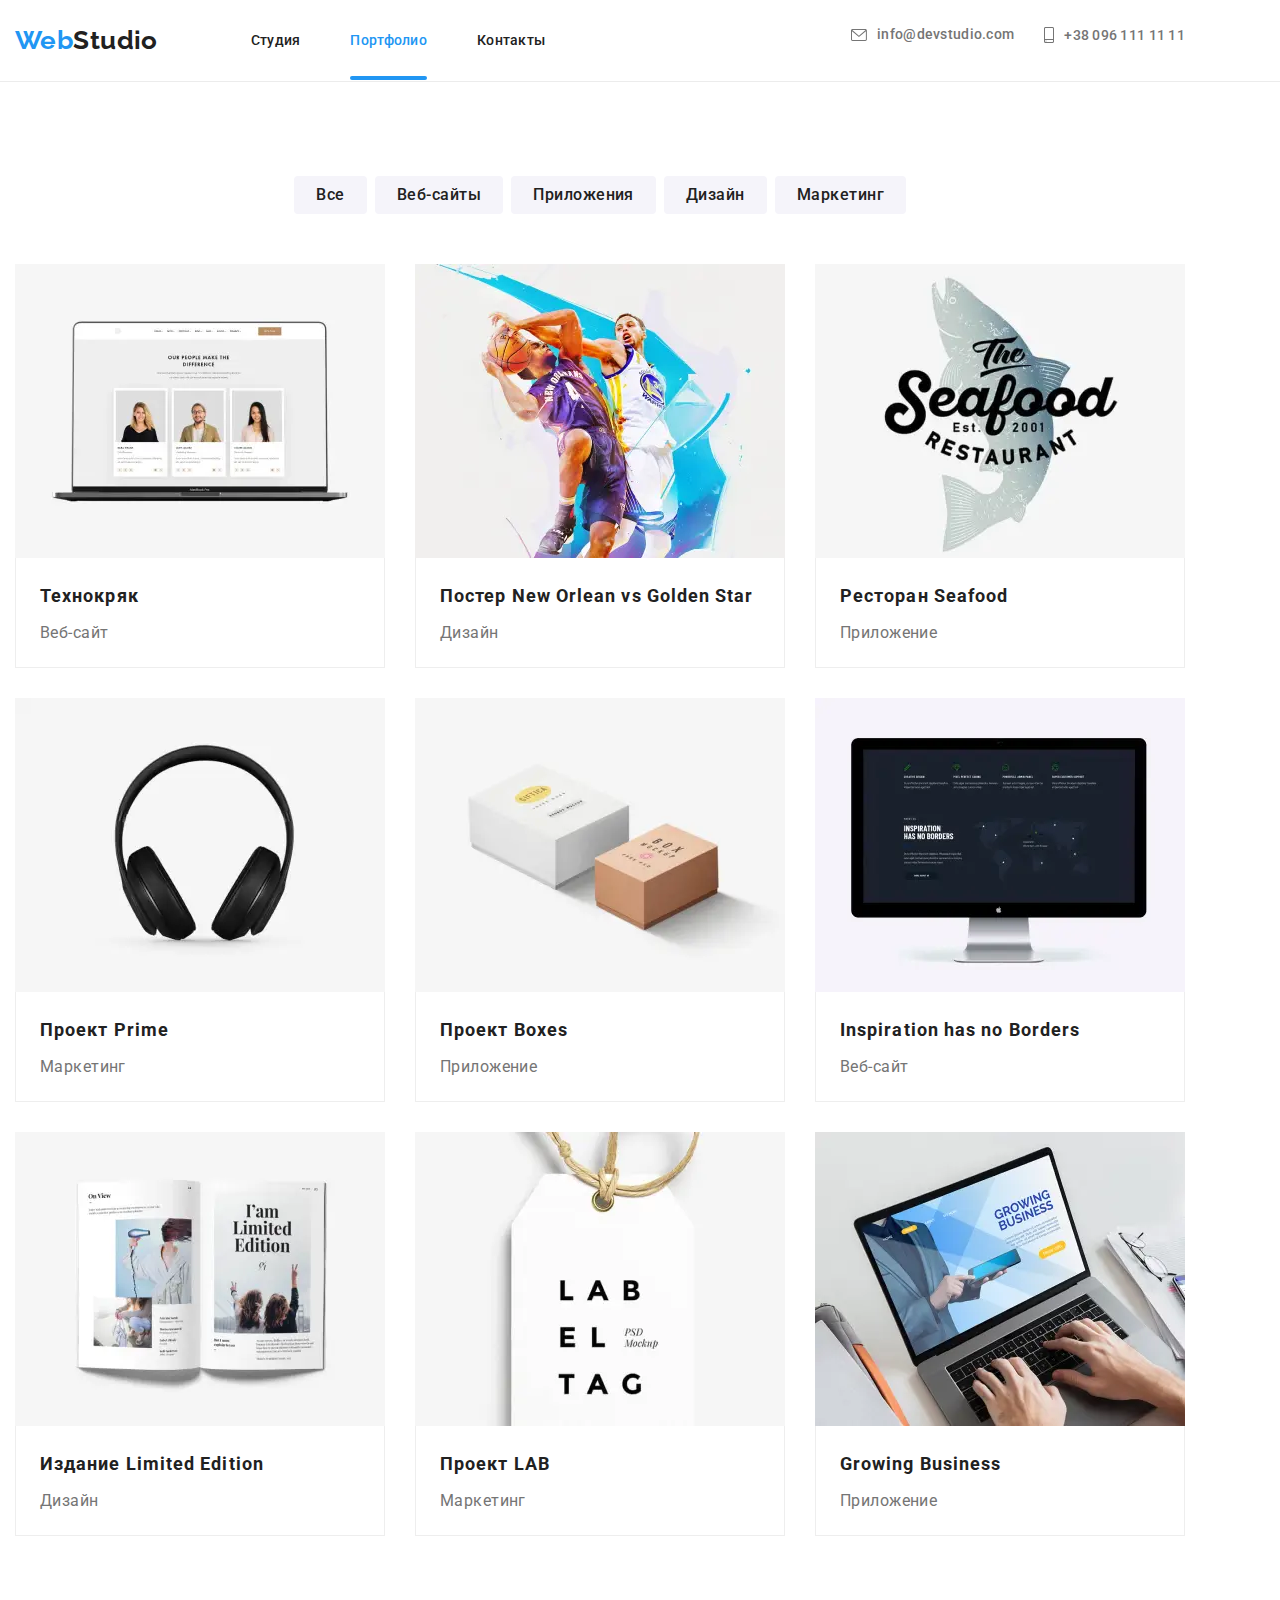
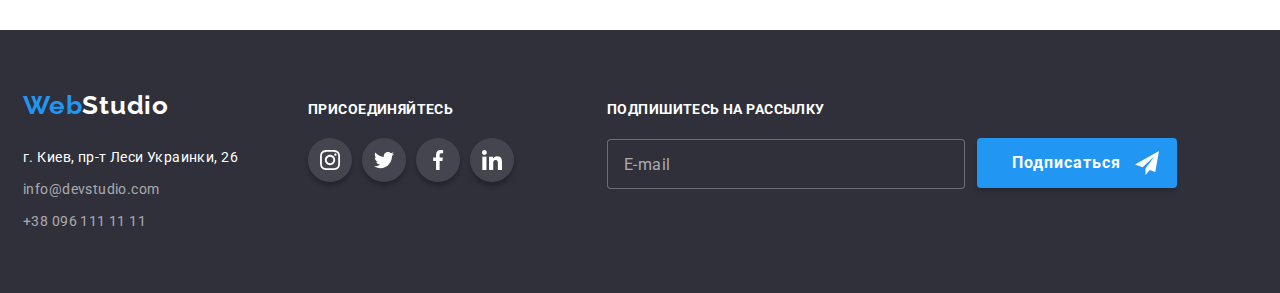
==== commit 7a105f84: "homework" ====
--- a/portfolio.html
+++ b/portfolio.html
@@ -166,11 +166,58 @@
             <li class="list-element">
               <a href="/" class="link-portfolio">
                 <div class="list-photo-wraper">
-                  <img
-                    src="./images/webpage.jpg"
-                    alt="три человека"
-                    width="370"
-                  />
+                  <picture>
+                    <source
+                      srcset="
+                        ./images/webpage-desctop.webp    1x,
+                        ./images/webpage-desctop@2x.webp 2x
+                      "
+                      media="(min-width:1200px)"
+                      type="image/webp"
+                    />
+                    <source
+                      srcset="
+                        ./images/webpage-desctop.jpg    1x,
+                        ./images/webpage-desctop@2x.jpg 2x
+                      "
+                      media="(min-width:1200px)"
+                    />
+                    <source
+                      srcset="
+                        ./images/webpage-tablet.webp    1x,
+                        ./images/webpage-tablet@2x.webp 2x
+                      "
+                      media="(min-width:768px)"
+                      type="image/webp"
+                    />
+                    <source
+                      srcset="
+                        ./images/webpage-tablet.jpg    1x,
+                        ./images/webpage-tablet@2x.jpg 2x
+                      "
+                      media="(min-width:768px)"
+                    />
+                    <source
+                      srcset="
+                        ./images/webpage-mobile.webp    1x,
+                        ./images/webpage-mobile@2x.webp 2x
+                      "
+                      media="(max-width:767px)"
+                      type="image/webp"
+                    />
+                    <source
+                      srcset="
+                        ./images/webpage-mobile.jpg    1x,
+                        ./images/webpage-mobile@2x.jpg 2x
+                      "
+                      media="(max-width:767px)"
+                    />
+                    <img
+                      src="./images/webpage-mobile.jpg"
+                      alt="три человека"
+                      class="list-element__picture"
+                    />
+                  </picture>
                   <p class="overlay">
                     Ресурс предлагает комплексные предложения с разным уровнем
                     функционала и сервисов. Все это позволит посетителю получить
@@ -187,11 +234,58 @@
             <li class="list-element">
               <a href="/" class="link-portfolio">
                 <div class="list-photo-wraper">
-                  <img
-                    src="./images/poster.jpg"
-                    alt="баскетболисты"
-                    width="370"
-                  />
+                  <picture>
+                    <source
+                      srcset="
+                        ./images/poster-desctop.webp    1x,
+                        ./images/poster-desctop@2x.webp 2x
+                      "
+                      media="(min-width:1200px)"
+                      type="image/webp"
+                    />
+                    <source
+                      srcset="
+                        ./images/poster-desctop.jpg    1x,
+                        ./images/poster-desctop@2x.jpg 2x
+                      "
+                      media="(min-width:1200px)"
+                    />
+                    <source
+                      srcset="
+                        ./images/poster-tablet.webp    1x,
+                        ./images/poster-tablet@2x.webp 2x
+                      "
+                      media="(min-width:768px)"
+                      type="image/webp"
+                    />
+                    <source
+                      srcset="
+                        ./images/poster-tablet.jpg    1x,
+                        ./images/poster-tablet@2x.jpg 2x
+                      "
+                      media="(min-width:768px)"
+                    />
+                    <source
+                      srcset="
+                        ./images/poster-mobile.webp    1x,
+                        ./images/poster-mobile@2x.webp 2x
+                      "
+                      media="(max-width:767px)"
+                      type="image/webp"
+                    />
+                    <source
+                      srcset="
+                        ./images/poster-mobile.jpg    1x,
+                        ./images/poster-mobile@2x.jpg 2x
+                      "
+                      media="(max-width:767px)"
+                    />
+                    <img
+                      src="./images/poster-mobile.jpg"
+                      alt="баскетболисты"
+                      class="list-element__picture"
+                    />
+                  </picture>
                   <p class="overlay">
                     Ресурс предлагает комплексные предложения с разным уровнем
                     функционала и сервисов. Все это позволит посетителю получить
@@ -199,7 +293,9 @@
                   </p>
                 </div>
                 <div class="list-photo-element">
-                  <h2>Постер New Orlean vs Golden Star</h2>
+                  <h2 class="list-photo-element__title">
+                    Постер New Orlean vs Golden Star
+                  </h2>
                   <p>Дизайн</p>
                 </div>
               </a>
@@ -207,11 +303,58 @@
             <li class="list-element">
               <a href="/" class="link-portfolio">
                 <div class="list-photo-wraper">
-                  <img
-                    src="./images/restaurant.jpg"
-                    alt="емблема ресторана"
-                    width="370"
-                  />
+                  <picture>
+                    <source
+                      srcset="
+                        ./images/restaurant-desctop.webp    1x,
+                        ./images/restaurant-desctop@2x.webp 2x
+                      "
+                      media="(min-width:1200px)"
+                      type="image/webp"
+                    />
+                    <source
+                      srcset="
+                        ./images/restaurant-desctop.jpg    1x,
+                        ./images/restaurant-desctop@2x.jpg 2x
+                      "
+                      media="(min-width:1200px)"
+                    />
+                    <source
+                      srcset="
+                        ./images/restaurant-tablet.webp    1x,
+                        ./images/restaurant-tablet@2x.webp 2x
+                      "
+                      media="(min-width:768px)"
+                      type="image/webp"
+                    />
+                    <source
+                      srcset="
+                        ./images/restaurant-tablet.jpg    1x,
+                        ./images/restaurant-tablet@2x.jpg 2x
+                      "
+                      media="(min-width:768px)"
+                    />
+                    <source
+                      srcset="
+                        ./images/restaurant-mobile.webp    1x,
+                        ./images/restaurant-mobile@2x.webp 2x
+                      "
+                      media="(max-width:767px)"
+                      type="image/webp"
+                    />
+                    <source
+                      srcset="
+                        ./images/restaurant-mobile.jpg    1x,
+                        ./images/restaurant-mobile@2x.jpg 2x
+                      "
+                      media="(max-width:767px)"
+                    />
+                    <img
+                      src="./images/restaurant-mobile.jpg"
+                      alt="емблема ресторана"
+                      class="list-element__picture"
+                    />
+                  </picture>
                   <p class="overlay">
                     Ресурс предлагает комплексные предложения с разным уровнем
                     функционала и сервисов. Все это позволит посетителю получить
@@ -227,7 +370,58 @@
             <li class="list-element">
               <a href="/" class="link-portfolio">
                 <div class="list-photo-wraper">
-                  <img src="./images/music.jpg" alt="наушники" width="370" />
+                  <picture>
+                    <source
+                      srcset="
+                        ./images/music-desctop.webp    1x,
+                        ./images/music-desctop@2x.webp 2x
+                      "
+                      media="(min-width:1200px)"
+                      type="image/webp"
+                    />
+                    <source
+                      srcset="
+                        ./images/music-desctop.jpg    1x,
+                        ./images/music-desctop@2x.jpg 2x
+                      "
+                      media="(min-width:1200px)"
+                    />
+                    <source
+                      srcset="
+                        ./images/music-tablet.webp    1x,
+                        ./images/music-tablet@2x.webp 2x
+                      "
+                      media="(min-width:768px)"
+                      type="image/webp"
+                    />
+                    <source
+                      srcset="
+                        ./images/music-tablet.jpg    1x,
+                        ./images/music-tablet@2x.jpg 2x
+                      "
+                      media="(min-width:768px)"
+                    />
+                    <source
+                      srcset="
+                        ./images/music-mobile.webp    1x,
+                        ./images/music-mobile@2x.webp 2x
+                      "
+                      media="(max-width:767px)"
+                      type="image/webp"
+                    />
+                    <source
+                      srcset="
+                        ./images/music-mobile.jpg    1x,
+                        ./images/music-mobile@2x.jpg 2x
+                      "
+                      media="(max-width:767px)"
+                    />
+                    <img
+                      src="./images/music-mobile.jpg"
+                      alt="наушники"
+                      class="list-element__picture"
+                    />
+                  </picture>
                   <p class="overlay">
                     Ресурс предлагает комплексные предложения с разным уровнем
                     функционала и сервисов. Все это позволит посетителю получить
@@ -243,7 +437,58 @@
             <li class="list-element">
               <a href="/" class="link-portfolio">
                 <div class="list-photo-wraper">
-                  <img src="./images/boxes.jpg" alt="коробки" width="370" />
+                  <picture>
+                    <source
+                      srcset="
+                        ./images/boxes-desctop.webp    1x,
+                        ./images/boxes-desctop@2x.webp 2x
+                      "
+                      media="(min-width:1200px)"
+                      type="image/webp"
+                    />
+                    <source
+                      srcset="
+                        ./images/boxes-desctop.jpg    1x,
+                        ./images/boxes-desctop@2x.jpg 2x
+                      "
+                      media="(min-width:1200px)"
+                    />
+                    <source
+                      srcset="
+                        ./images/boxes-tablet.webp    1x,
+                        ./images/boxes-tablet@2x.webp 2x
+                      "
+                      media="(min-width:768px)"
+                      type="image/webp"
+                    />
+                    <source
+                      srcset="
+                        ./images/boxes-tablet.jpg    1x,
+                        ./images/boxes-tablet@2x.jpg 2x
+                      "
+                      media="(min-width:768px)"
+                    />
+                    <source
+                      srcset="
+                        ./images/boxes-mobile.webp    1x,
+                        ./images/boxes-mobile@2x.webp 2x
+                      "
+                      media="(max-width:767px)"
+                      type="image/webp"
+                    />
+                    <source
+                      srcset="
+                        ./images/boxes-mobile.jpg    1x,
+                        ./images/boxes-mobile@2x.jpg 2x
+                      "
+                      media="(max-width:767px)"
+                    />
+                    <img
+                      src="./images/boxes-mobile.jpg"
+                      alt="коробки"
+                      class="list-element__picture"
+                    />
+                  </picture>
                   <p class="overlay">
                     Ресурс предлагает комплексные предложения с разным уровнем
                     функционала и сервисов. Все это позволит посетителю получить
@@ -259,7 +504,58 @@
             <li class="list-element">
               <a href="/" class="link-portfolio">
                 <div class="list-photo-wraper">
-                  <img src="./images/monitor.jpg" alt="монитор" width="370" />
+                  <picture>
+                    <source
+                      srcset="
+                        ./images/monitor-desctop.webp    1x,
+                        ./images/monitor-desctop@2x.webp 2x
+                      "
+                      media="(min-width:1200px)"
+                      type="image/webp"
+                    />
+                    <source
+                      srcset="
+                        ./images/monitor-desctop.jpg    1x,
+                        ./images/monitor-desctop@2x.jpg 2x
+                      "
+                      media="(min-width:1200px)"
+                    />
+                    <source
+                      srcset="
+                        ./images/monitor-tablet.webp    1x,
+                        ./images/monitor-tablet@2x.webp 2x
+                      "
+                      media="(min-width:768px)"
+                      type="image/webp"
+                    />
+                    <source
+                      srcset="
+                        ./images/monitor-tablet.jpg    1x,
+                        ./images/monitor-tablet@2x.jpg 2x
+                      "
+                      media="(min-width:768px)"
+                    />
+                    <source
+                      srcset="
+                        ./images/monitor-mobile.webp    1x,
+                        ./images/monitor-mobile@2x.webp 2x
+                      "
+                      media="(max-width:767px)"
+                      type="image/webp"
+                    />
+                    <source
+                      srcset="
+                        ./images/monitor-mobile.jpg    1x,
+                        ./images/monitor-mobile@2x.jpg 2x
+                      "
+                      media="(max-width:767px)"
+                    />
+                    <img
+                      src="./images/monitor-mobile.jpg"
+                      alt="монитор"
+                      class="list-element__picture"
+                    />
+                  </picture>
                   <p class="overlay">
                     Ресурс предлагает комплексные предложения с разным уровнем
                     функционала и сервисов. Все это позволит посетителю получить
@@ -275,7 +571,58 @@
             <li class="list-element">
               <a href="/" class="link-portfolio">
                 <div class="list-photo-wraper">
-                  <img src="./images/magazine.jpg" alt="журнал" width="370" />
+                  <picture>
+                    <source
+                      srcset="
+                        ./images/magazine-desctop.webp    1x,
+                        ./images/magazine-desctop@2x.webp 2x
+                      "
+                      media="(min-width:1200px)"
+                      type="image/webp"
+                    />
+                    <source
+                      srcset="
+                        ./images/magazine-desctop.jpg    1x,
+                        ./images/magazine-desctop@2x.jpg 2x
+                      "
+                      media="(min-width:1200px)"
+                    />
+                    <source
+                      srcset="
+                        ./images/magazine-tablet.webp    1x,
+                        ./images/magazine-tablet@2x.webp 2x
+                      "
+                      media="(min-width:768px)"
+                      type="image/webp"
+                    />
+                    <source
+                      srcset="
+                        ./images/magazine-tablet.jpg    1x,
+                        ./images/magazine-tablet@2x.jpg 2x
+                      "
+                      media="(min-width:768px)"
+                    />
+                    <source
+                      srcset="
+                        ./images/magazine-mobile.webp    1x,
+                        ./images/magazine-mobile@2x.webp 2x
+                      "
+                      media="(max-width:767px)"
+                      type="image/webp"
+                    />
+                    <source
+                      srcset="
+                        ./images/magazine-mobile.jpg    1x,
+                        ./images/magazine-mobile@2x.jpg 2x
+                      "
+                      media="(max-width:767px)"
+                    />
+                    <img
+                      src="./images/magazine-mobile.jpg"
+                      alt="журнал"
+                      class="list-element__picture"
+                    />
+                  </picture>
                   <p class="overlay">
                     Ресурс предлагает комплексные предложения с разным уровнем
                     функционала и сервисов. Все это позволит посетителю получить
@@ -291,7 +638,58 @@
             <li class="list-element">
               <a href="/" class="link-portfolio">
                 <div class="list-photo-wraper">
-                  <img src="./images/birka.jpg" alt="бирка" width="370" />
+                  <picture>
+                    <source
+                      srcset="
+                        ./images/birka-desctop.webp    1x,
+                        ./images/birka-desctop@2x.webp 2x
+                      "
+                      media="(min-width:1200px)"
+                      type="image/webp"
+                    />
+                    <source
+                      srcset="
+                        ./images/birka-desctop.jpg    1x,
+                        ./images/birka-desctop@2x.jpg 2x
+                      "
+                      media="(min-width:1200px)"
+                    />
+                    <source
+                      srcset="
+                        ./images/birka-tablet.webp    1x,
+                        ./images/birka-tablet@2x.webp 2x
+                      "
+                      media="(min-width:768px)"
+                      type="image/webp"
+                    />
+                    <source
+                      srcset="
+                        ./images/birka-tablet.jpg    1x,
+                        ./images/birka-tablet@2x.jpg 2x
+                      "
+                      media="(min-width:768px)"
+                    />
+                    <source
+                      srcset="
+                        ./images/birka-mobile.webp    1x,
+                        ./images/birka-mobile@2x.webp 2x
+                      "
+                      media="(max-width:767px)"
+                      type="image/webp"
+                    />
+                    <source
+                      srcset="
+                        ./images/birka-mobile.jpg    1x,
+                        ./images/birka-mobile@2x.jpg 2x
+                      "
+                      media="(max-width:767px)"
+                    />
+                    <img
+                      src="./images/birka-mobile.jpg"
+                      alt="бирка"
+                      class="list-element__picture"
+                    />
+                  </picture>
                   <p class="overlay">
                     Ресурс предлагает комплексные предложения с разным уровнем
                     функционала и сервисов. Все это позволит посетителю получить
@@ -307,7 +705,58 @@
             <li class="list-element">
               <a href="/" class="link-portfolio">
                 <div class="list-photo-wraper">
-                  <img src="./images/notebook.jpg" alt="бирка" width="370" />
+                  <picture>
+                    <source
+                      srcset="
+                        ./images/notebook-desctop.webp    1x,
+                        ./images/notebook-desctop@2x.webp 2x
+                      "
+                      media="(min-width:1200px)"
+                      type="image/webp"
+                    />
+                    <source
+                      srcset="
+                        ./images/notebook-desctop.jpg    1x,
+                        ./images/notebook-desctop@2x.jpg 2x
+                      "
+                      media="(min-width:1200px)"
+                    />
+                    <source
+                      srcset="
+                        ./images/notebook-tablet.webp    1x,
+                        ./images/notebook-tablet@2x.webp 2x
+                      "
+                      media="(min-width:768px)"
+                      type="image/webp"
+                    />
+                    <source
+                      srcset="
+                        ./images/notebook-tablet.jpg    1x,
+                        ./images/notebook-tablet@2x.jpg 2x
+                      "
+                      media="(min-width:768px)"
+                    />
+                    <source
+                      srcset="
+                        ./images/notebook-mobile.webp    1x,
+                        ./images/notebook-mobile@2x.webp 2x
+                      "
+                      media="(max-width:767px)"
+                      type="image/webp"
+                    />
+                    <source
+                      srcset="
+                        ./images/notebook-mobile.jpg    1x,
+                        ./images/notebook-mobile@2x.jpg 2x
+                      "
+                      media="(max-width:767px)"
+                    />
+                    <img
+                      src="./images/notebook-mobile.jpg"
+                      alt="бирка"
+                      class="list-element__picture"
+                    />
+                  </picture>
                   <p class="overlay">
                     Ресурс предлагает комплексные предложения с разным уровнем
                     функционала и сервисов. Все это позволит посетителю получить
--- a/css/main.min.css
+++ b/css/main.min.css
@@ -1,2 +1,2 @@
-:root{--primary-text-color: #212121;--secondary-text-color: #757575;--accent: #2196f3;--font-color: #ffffff;--secondary-font-color: #2f303a;--third-font-color: #f5f4fa}.visually-hidden{position:absolute;width:1px;height:1px;margin:-1px;border:0;padding:0;white-space:nowrap;clip-path:inset(100%);clip:rect(0 0 0 0);overflow:hidden}h1,h2,h3,p{margin-top:0;margin-bottom:0}html{box-sizing:border-box}header{padding-top:25px;padding-bottom:25px;border-bottom:1px solid #ececec}body{background-color:var(--font-color);color:var(--primary-text-color);margin:0;font-family:roboto, sans-serif;letter-spacing:0.03em;font-size:14px;line-height:1.7}a{text-decoration:none}img{display:block}.section{padding-top:60px;padding-bottom:60px}@media screen and (min-width: 1200px){.section{padding-top:94px;padding-bottom:94px}}.container{padding-left:15px;padding-right:15px}@media screen and (min-width: 480px){.container{width:480px;margin-left:auto;margin-right:auto}}@media screen and (min-width: 768px){.container{width:768px}}@media screen and (min-width: 1200px){.container{width:1200px}}.modal-button{width:30px;height:30px;position:absolute;top:8px;right:8px;border-radius:50%;border:1px solid rgba(0,0,0,0.1);background-color:var(--font-color);padding:0;display:flex;justify-content:center;align-items:center;cursor:pointer;transition:fill 250ms cubic-bezier(0.4, 0, 0.2, 1)}.modal-button:hover,.modal-button:focus{fill:#2196f3;outline:none}.list-icons-team{list-style:none;display:flex;padding-left:0;justify-content:center;margin-top:16px;margin-bottom:0;margin-bottom:30px}.icons-social-links:not(:last-child){margin-right:10px}.icons-team{display:flex;align-items:center;justify-content:center;width:44px;height:44px;border-radius:50%;fill:#afb1b8;transition:background-color 250ms cubic-bezier(0.4, 0, 0.2, 1),fill 250ms cubic-bezier(0.4, 0, 0.2, 1)}.icons-team:hover,.icons-team:focus{background-color:var(--accent);fill:var(--font-color)}.icons-footer{display:flex;align-items:center;justify-content:center;width:44px;height:44px;border-radius:50%;border:1px #000;box-shadow:0px 4px 4px 0px rgba(0,0,0,0.25);background-color:#44454e;fill:#ffffff;transition:background-color 250ms cubic-bezier(0.4, 0, 0.2, 1)}.icons-footer:hover,.icons-footer:focus{background-color:var(--accent)}.icons-nav-footer{margin-left:0}.list-icons-footer{list-style:none;display:flex;padding-left:0;margin-top:20px;margin-bottom:0}.list-icons-footer li:not(:last-child){margin-right:10px}@media screen and (min-width: 1200px){.icons-nav-footer{margin-left:70px}}.hero-title{color:var(--font-color);margin-top:0;margin-bottom:30px;font-weight:900;font-size:44px;line-height:1.36;letter-spacing:0.06em;text-transform:uppercase}.section-title{color:var(--primary-text-color);margin-top:0;margin-bottom:50px;font-weight:bold;font-size:36px;line-height:1.17;text-align:center}.header__link{color:var(--accent);font-family:raleway;font-weight:bold;font-size:24px;line-height:1.16}.header-link__logo_color_accent{color:var(--primary-text-color)}.accent-footer{color:var(--font-color)}.logo-footer{color:var(--accent);margin-bottom:20px;display:block;margin-right:0;font-family:"Raleway";font-style:normal;font-weight:700;font-size:24px;line-height:1.16;text-align:center;letter-spacing:0.03em}@media screen and (min-width: 1200px){.logo-footer{color:var(--accent);margin-bottom:25px;display:block;margin-right:0;font-family:raleway;font-weight:bold;font-size:26px;line-height:1.19;text-align:left}.header__link{font-size:26px;line-height:1.19}}.backdrop{position:fixed;top:0;left:0;width:100%;height:100%;background-color:rgba(0,0,0,0.2);transition:opacity 250ms cubic-bezier(0.4, 0, 0.2, 1),visibility 250ms cubic-bezier(0.4, 0, 0.2, 1)}.backdrop.is-hidden{opacity:0;pointer-events:none;visibility:visible}.modal{position:absolute;top:50%;left:50%;transform:translate(-50%, -50%);min-height:581px;min-width:528px;background-color:#fff;border-radius:4px;box-shadow:0px 1px 3px rgba(0,0,0,0.12),0px 1px 1px rgba(0,0,0,0.14),0px 2px 1px rgba(0,0,0,0.2);padding:40px}.text-form{font-weight:700;font-size:20px;line-height:1.15;text-align:center;letter-spacing:0.03em;margin-bottom:12px}.contact-form-field{display:block;margin-bottom:10px}.contact-form-input{width:100%;border:1px solid rgba(33,33,33,0.2);border-radius:4px;height:40px;padding-left:42px;transition:border-color 250ms cubic-bezier(0.4, 0, 0.2, 1)}.contact-form-input:focus,.contact-form-input:hover{border-color:var(--accent);outline:none}.text-form-field{font-size:12px;line-height:1.16;letter-spacing:0.01em;color:#757575}.contact-form-icon{position:absolute;top:50%;left:12px;transform:translateY(-50%);transition:fill 250ms cubic-bezier(0.4, 0, 0.2, 1)}.contact-form-input:focus+.contact-form-icon,.contact-form-input:hover+.contact-form-icon{fill:var(--accent)}.contact-form-input-wraper{position:relative;display:block;margin-top:4px}.contact-form-massage{width:100%;height:120px;margin-top:4px;padding:12px 16px;resize:none;border:1px solid rgba(33,33,33,0.2);border-radius:4px;transition:border-color 250ms cubic-bezier(0.4, 0, 0.2, 1)}.contact-form-massage:focus,.contact-form-massage:hover{border-color:var(--accent);outline:none}.contact-form-massage::placeholder{font-size:14px;line-height:1.14;letter-spacing:0.01em;color:rgba(117,117,117,0.5)}.contact-form-checkbox-label{font-size:14px;line-height:1.71;letter-spacing:0.03em;color:#757575;display:flex;align-items:center}.contact-form-checkbox-label::before{display:inline-block;content:"";width:16px;height:15px;background-image:url(../images/icon-no-check.svg);cursor:pointer;margin-right:8px}.contact-form-checkbox:checked+.contact-form-checkbox-label::before{background-image:url(../images/icon-check.svg)}.contact-form-checkbox:focus+.contact-form-checkbox-label::before{outline:1px solid rgba(33,150,243,0.5);border-radius:2px}.contact-form-checkbox-wraper{margin-bottom:30px}.contact-form-submit-btn{display:block;margin:0 auto;color:var(--font-color);background:var(--accent);cursor:pointer;border-radius:4px;padding:10px 32px;min-width:200px;text-align:center;box-shadow:0px 4px 4px rgba(0,0,0,0.15);border:0;font-family:inherit;font-weight:bold;font-size:16px;line-height:1.88;letter-spacing:0.06em;transition:background 250ms cubic-bezier(0.4, 0, 0.2, 1),box-shadow 250ms cubic-bezier(0.4, 0, 0.2, 1),border-radius 250ms cubic-bezier(0.4, 0, 0.2, 1)}.contact-form-submit-btn:hover,.contact-form-submit-btn:focus{background:#188ce8;box-shadow:0px 4px 4px rgba(0,0,0,0.15);border-radius:0}.privacy-policy{font-size:14px;line-height:1.71;letter-spacing:0.03em;color:#2196f3}.button{color:var(--font-color);background:var(--accent);cursor:pointer;border-radius:4px;padding:10px 32px;min-width:200px;text-align:center;box-shadow:0px 4px 4px rgba(0,0,0,0.15);border:0;font-family:inherit;font-weight:bold;font-size:16px;line-height:1.88;letter-spacing:0.06em;transition:background 250ms cubic-bezier(0.4, 0, 0.2, 1),box-shadow 250ms cubic-bezier(0.4, 0, 0.2, 1),border-radius 250ms cubic-bezier(0.4, 0, 0.2, 1)}.button:hover,.button:focus{background:#188ce8;box-shadow:0px 4px 4px rgba(0,0,0,0.15);border-radius:0}.filter-button{color:var(--primary-text-color);min-width:73px;background-color:var(--third-font-color);border-radius:4px;display:inline-block;text-align:center;padding:6px 22px;box-shadow:none;border:0;font-family:inherit;font-weight:500;font-size:16px;line-height:1.63;letter-spacing:0.03em;transition:color 250ms cubic-bezier(0.4, 0, 0.2, 1),background-color 250ms cubic-bezier(0.4, 0, 0.2, 1),box-shadow 250ms cubic-bezier(0.4, 0, 0.2, 1)}.filter-button:hover,.filter-button:focus{color:var(--font-color);background-color:var(--accent);border-radius:4px;box-shadow:0px 2px 2px 0px rgba(0,0,0,0.12),0px 1px 2px 0px rgba(0,0,0,0.08),0px 3px 1px 0px rgba(0,0,0,0.1)}.list-button{display:flex;list-style:none;margin:0;flex-wrap:wrap;margin-bottom:50px;padding-left:0;justify-content:flex-start}.adaptive-mobile{margin-bottom:15px}@media screen and (min-width: 768px){.adaptive-mobile{margin-bottom:0}.list-button{justify-content:center;margin-bottom:30px}}@media screen and (min-width: 768px){.list-button{margin-bottom:50px}}.navigation{display:none}.contacts-list{display:none}.main-nav{display:flex;justify-content:space-between;align-items:center}.header{padding-top:10px;padding-bottom:16px;position:relative}.mobile-menu-btn{background-color:#ffffff;border:none;padding:0;line-height:0}.mobile-menu-btn:hover,.mobile-menu-btn:focus{fill:#2196f3;transition:fill 250ms cubic-bezier(0.4, 0, 0.2, 1)}.mobile-menu{position:absolute;top:0;left:0;width:100%;height:100vh;overflow:auto;opacity:0;visibility:hidden;pointer-events:none;background-color:#ffffff;transition:opacity 250ms cubic-bezier(0.4, 0, 0.2, 1),visibility 250ms cubic-bezier(0.4, 0, 0.2, 1)}.mobile-menu.is-open{opacity:1;visibility:visible;pointer-events:auto}.mobile-menu__close-btn{position:absolute;top:10px;right:15px;background-color:#ffffff;border:none;padding:0;line-height:0;width:40px;height:40px;cursor:pointer}.mobile-menu__close-btn:hover,.mobile-menu__close-btn:focus{fill:#2196f3;transition:fill 250ms cubic-bezier(0.4, 0, 0.2, 1)}.mobile-menu__container{position:relative;padding-top:48px;padding-bottom:48px}.mobile-menu__list{list-style:none;padding:0;margin-left:25px;margin-bottom:302px;margin-top:0}.mobile-menu-list__item:not(:last-child){margin-bottom:32px}.mobile-menu-list__item{font-weight:500;font-size:40px;line-height:1.17;letter-spacing:0.02em}.mobile-menu__current-page{color:#2196f3}.mobile-menu-list-item__link{color:#212121}.mobile-menu__contacts{list-style:none;padding:0;margin-left:25px;margin-top:0;margin-bottom:0}.mobile-menu-contacts__item{font-weight:500;font-size:34px;line-height:1.17;letter-spacing:0.02em;color:#2196f3}.mobile-menu-contacts__list:not(:last-child){margin-bottom:32px}.tel{color:#757575;font-weight:500;font-size:24px;line-height:1.16;letter-spacing:0.02em}.mobile-menu-social__list{list-style:none;display:flex;margin-top:64px;margin-bottom:0;padding-left:0;margin-left:25px}.mobile-menu-social-list__item:not(:last-child){padding-right:10px;border-right:1px solid rgba(33,33,33,0.2)}.mobile-menu-social-list__item:not(:first-child){padding-left:10px}.mobile-menu-social-list-item__link{font-weight:500;font-size:18px;line-height:1.22;letter-spacing:0.02em;color:#2196f3}@media screen and (min-width: 768px){.navigation{display:flex}.contacts-list{display:flex;flex-direction:column;list-style:none;padding:0;margin:21px 0}.contacts-list a{color:#757575;font-weight:500;font-size:14px;line-height:1.14;letter-spacing:0.02em}.mobile-menu-btn{display:none}.site-nav__item:not(:last-child){margin-right:50px}.header{padding:0}.contacts-list-item-link__icon{margin-right:8px;fill:currentColor}.contacts-list-item__link{display:flex;align-items:center}.contacts-list__item:not(:last-child){margin-bottom:10px}.site-nav-item__current-page{position:relative}.site-nav-item__current-page::after{content:"";background-color:var(--accent);position:absolute;width:100%;height:4px;bottom:0;left:0;border-radius:2px}.site-nav .site-nav-item__current-page{color:var(--accent);padding-bottom:32px}.site-nav a{color:var(--primary-text-color);font-weight:500;font-size:14px;line-height:1.14;letter-spacing:0.02em;padding-bottom:32px}}@media screen and (min-width: 1200px){.header{padding-top:25px;padding-bottom:25px;border-bottom:1px solid #ececec}.modal-menu__btn{display:none}.navigation{display:flex;margin-left:93px}.container{margin:0}.main-nav{display:flex;align-items:center}.site-nav-item__current-page{position:relative}.site-nav-item__current-page::after{content:"";background-color:var(--accent);position:absolute;width:100%;height:4px;bottom:0;left:0;border-radius:2px}.site-nav .site-nav-item__current-page{color:var(--accent);padding-bottom:32px}.site-nav{display:flex}.site-nav a{color:var(--primary-text-color);font-weight:500;font-size:14px;line-height:1.14;letter-spacing:0.02em;padding-bottom:32px;transition:color 250ms cubic-bezier(0.4, 0, 0.2, 1)}.site-nav a:hover,.site-nav a:focus{color:var(--accent)}.site-nav .site-nav__item{margin-right:50px;display:block}.site-nav .site-nav__item:last-child{margin-right:0}.contacts-list{display:flex;flex-direction:row;list-style:none;padding-left:0;padding:0;margin-top:0;margin-bottom:0;margin-left:auto}.contacts-list a{color:var(--secondary-text-color);font-weight:500;font-size:14px;line-height:1.14;letter-spacing:0.02em}.contacts-list .contacts-list__item+.contacts-list__item{margin-left:30px}.contacts-list-item__link{display:flex;align-items:center;transition:color 250ms cubic-bezier(0.4, 0, 0.2, 1)}.contacts-list-item__link:hover,.contacts-list-item__link:focus{color:var(--accent);cursor:pointer}.contacts-list-item-link__icon{margin-right:10px;fill:currentColor}}.hero{background-color:var(--secondary-font-color);text-align:center;margin-left:auto;margin-right:auto;padding-top:118px;padding-bottom:118px;max-width:1600px;background-image:linear-gradient(to right, rgba(47,48,58,0.4), rgba(47,48,58,0.4)),url("../images/hero-mobile.jpg");background-repeat:no-repeat;background-position:center;background-size:cover}.hero-title__mobile{font-weight:900;font-size:26px;line-height:1.61;text-align:center;letter-spacing:0.06em;text-transform:uppercase}.modal-mobile{min-height:609px;min-width:450px;overflow:auto}.contact-form-checkbox-label__mobile{font-weight:400;font-size:12px;line-height:1.16;letter-spacing:0.03em}.privacy-policy__mobile{font-weight:400;font-size:12px;line-height:1.16;letter-spacing:0.03em;text-decoration-line:underline;color:#2196f3}@media screen and (min-width: 768px){.hero{background-image:linear-gradient(to right, rgba(47,48,58,0.4), rgba(47,48,58,0.4)),url("../images/hero-tablet.jpg")}}@media screen and (min-width: 1200px){.hero{background-image:linear-gradient(to right, rgba(47,48,58,0.4), rgba(47,48,58,0.4)),url("../images/hero.jpg");padding-top:200px;padding-bottom:200px}.hero-title__mobile{color:var(--font-color);margin-top:0;margin-bottom:30px;font-weight:900;font-size:44px;line-height:1.36;letter-spacing:0.06em;text-transform:uppercase}.modal-mobile{min-height:581px;min-width:528px}.contact-form-checkbox-label__mobile{font-weight:400;font-size:14px;line-height:1.71;letter-spacing:0.03em;color:#757575}.privacy-policy__mobile{font-size:14px;line-height:1.71;letter-spacing:0.03em;text-decoration-line:underline;color:#2196f3}}.list-text{display:inline-block;list-style:none;padding-left:0;margin:0;overflow:auto}.list-text-item{height:auto;width:450px;margin-bottom:30px}.list-text-icons{background-color:var(--third-font-color);height:120px;margin-bottom:30px;align-items:center;justify-content:center;display:flex;border-radius:4px}@media screen and (min-width: 768px){.list-text-item{width:354px}.list-text-item:nth-child(odd){margin-right:30px}.list-text{display:flex;flex-wrap:wrap}}@media screen and (min-width: 1200px){.list-text{flex-wrap:nowrap}.list-text li:not(:last-child){margin-right:30px}.list-text-item{width:270px}}.work{display:none}@media screen and (min-width: 1200px){.work{display:block;padding-top:0}.list-work{position:relative;z-index:-1}.list-work:not(:last-child){margin-right:30px}.overlay-work{position:absolute;bottom:0;left:0;width:100%;padding:27px 82px;height:70px;font-style:normal;font-weight:700;font-size:14px;line-height:1.14;text-align:center;letter-spacing:0.03em;text-transform:uppercase;background-color:rgba(47,48,58,0.8);color:var(--font-color)}.section{color:var(--secondary-text-color);margin-bottom:0;margin-top:0}.section h3{margin-bottom:10px;font-weight:bold;font-size:14px;line-height:1.14}}.list{display:flex;flex-wrap:wrap;list-style:none;padding:0;margin:0}.list .item:not(:last-child){margin-right:50px}.work-picture:not(:last-child){margin-right:30px}.list-item{background-color:var(--font-color);margin-bottom:0;box-shadow:0px 1px 3px rgba(0,0,0,0.12),0px 1px 1px rgba(0,0,0,0.14),0px 2px 1px rgba(0,0,0,0.2);border-radius:0px 0px 4px 4px}.list-item:not(:last-child){margin-right:30px}.section-our-team{background-color:var(--third-font-color)}.section-our-team p{color:var(--secondary-text-color);font-size:16px;line-height:1.19;text-align:center}.section-our-team h3{margin-top:30px;margin-bottom:10px;font-weight:500;font-size:16px;line-height:1.19;text-align:center}.logo-client{display:flex;align-items:center;justify-content:center;width:210px;height:92px;fill:#afb1b8;box-shadow:0px 4px 4px 0px rgba(0,0,0,0.25);border-radius:4px;border:1px solid #afb1b8}.list-logos{display:flex;list-style:none;flex-wrap:wrap;padding-left:0;margin-bottom:0;margin-top:0}.svg-logo-list:nth-child(odd){margin-right:30px}.svg-logo-list:nth-child(-n+4){margin-bottom:30px}@media screen and (min-width: 768px){.logo-client{width:226px}.svg-logo-list:nth-child(odd){margin-right:0}.svg-logo-list:nth-child(-n+4){margin-bottom:0}.svg-logo-list:nth-child(-n+3){margin-bottom:30px}.svg-logo-list:nth-child(3n+3){margin-right:0}.list-logos{justify-content:space-between}}@media screen and (min-width: 1200px){.logo-client{width:170px;transition:fill 250ms cubic-bezier(0.4, 0, 0.2, 1),border 250ms cubic-bezier(0.4, 0, 0.2, 1)}.logo-client:hover,.logo-client:focus{fill:var(--accent);border:1px solid #2196f3}.list-logos{flex-wrap:nowrap}.svg-logo-list:not(:last-child){margin-right:30px}.svg-logo-list:nth-child(-n+4){margin-bottom:0}}.list-footer{display:flex;flex-direction:column;justify-content:center;text-align:center;list-style:none;margin-top:0;margin-bottom:60px;padding-left:0}.list-footer li:not(:last-child){margin-bottom:8px}footer{background-color:var(--secondary-font-color);padding-top:60px;padding-bottom:60px}.footer-container{display:flex;flex-direction:column;justify-content:center;align-items:center}.adress{color:var(--font-color);margin-bottom:9px;transition:color 250ms cubic-bezier(0.4, 0, 0.2, 1)}.adress:hover,.adress:focus{color:var(--accent)}.contacts-footer{color:#ffffff99;margin-bottom:9px;transition:color 250ms cubic-bezier(0.4, 0, 0.2, 1)}.contacts-footer:hover,.contacts-footer:focus{color:var(--accent)}address{font-style:normal}.text-footer{text-transform:uppercase;color:var(--font-color);font-weight:bold;font-size:14px;line-height:1.14;letter-spacing:0.03em;text-align:center}.text-form-footer{font-weight:700;font-size:14px;line-height:1.14;letter-spacing:0.03em;text-transform:uppercase;color:#ffffff;margin-bottom:20px;margin-left:0;text-align:center;margin-top:60px}.form-footer{display:block}.footer-form-massage{color:var(--font-color);width:358px;height:50px;margin-top:4px;padding:15px 16px;resize:none;border:1px solid rgba(255,255,255,0.3);border-radius:4px;background:#2f303a;overflow:hidden}.footer-form-massage::placeholder{font-size:16px;line-height:20px;letter-spacing:0.03em;color:rgba(255,255,255,0.6)}.footer-form-btn{display:block;color:var(--font-color);background:var(--accent);cursor:pointer;border-radius:4px;padding-top:10px;padding-bottom:10px;position:relative;min-width:200px;box-shadow:0px 4px 4px rgba(0,0,0,0.15);border:0;font-family:inherit;font-weight:bold;font-size:16px;line-height:1.88;letter-spacing:0.06em;transition:background 250ms cubic-bezier(0.4, 0, 0.2, 1),box-shadow 250ms cubic-bezier(0.4, 0, 0.2, 1),border-radius 250ms cubic-bezier(0.4, 0, 0.2, 1);margin:0 auto;margin-top:20px}.footer-form-btn:hover,.footer-form-btn:focus{background:#188ce8;box-shadow:0px 4px 4px rgba(0,0,0,0.15);border-radius:0}.footer-form-btn:after{content:"";background-image:url(../images/icon-send.svg);position:absolute;width:24px;height:24px;display:flex;right:18px;top:13px}.btn-text{display:block;padding-left:29px;text-align:left}@media screen and (min-width: 768px){.nav-footer{display:flex;flex-wrap:wrap}.tablet-footer{margin-right:165px}}@media screen and (min-width: 1200px){.nav-footer{display:flex;align-items:baseline}.tablet-footer{display:block;margin:0}.footer-form-btn{display:inline-block}.footer-form-field{display:flex;margin-left:93px}.footer-position{display:flex;align-items:baseline}.footer-container{display:flex;flex-direction:row;width:1200px;align-items:baseline}.list-footer{display:block;margin-bottom:0;text-align:left}.text-form-footer{margin-top:0;margin-bottom:0;text-align:left;margin-left:93px}.text-footer{text-align:left}.footer-form-btn{margin-left:12px}}.list-photo{display:flex;flex-wrap:wrap;list-style:none;padding:0;margin-bottom:0;margin-top:0}.list-element{margin-right:30px;width:370px;margin-bottom:30px}.list-element:nth-child(3n){margin-right:0}.list-element:nth-last-child(-n+3){margin-bottom:0}.overlay{position:absolute;background-color:rgba(33,150,243,0.9);color:var(--font-color);top:0;left:0;padding:63px 24px;font-size:18px;line-height:1.55;letter-spacing:0.03em;height:100%;width:100%;overflow:hidden;transform:translateY(100%);transition:transform 250ms cubic-bezier(0.4, 0, 0.2, 1)}.link-portfolio:focus .overlay,.link-portfolio:hover .overlay{transform:translateY(0)}.list-photo-wraper{position:relative;overflow:hidden}.link-portfolio{color:var(--secondary-text-color);display:inline-block;font-size:16px;line-height:1.9;transition:box-shadow 250ms cubic-bezier(0.4, 0, 0.2, 1)}.link-portfolio h2{color:var(--primary-text-color);margin-bottom:4px;font-weight:bold;font-size:18px;line-height:2;letter-spacing:0.06em}.link-portfolio:hover,.link-portfolio:focus{box-shadow:1px 4px 6px 0px rgba(0,0,0,0.16),0px 4px 4px 0px rgba(0,0,0,0.06),0px 1px 1px 0px rgba(0,0,0,0.12)}.list-photo-element{padding:20px 24px;border-left:1px solid #eeeeee;border-right:1px solid #eeeeee;border-bottom:1px solid #eeeeee}.list-button li:not(:last-child){margin-right:8px}
+:root{--primary-text-color: #212121;--secondary-text-color: #757575;--accent: #2196f3;--font-color: #ffffff;--secondary-font-color: #2f303a;--third-font-color: #f5f4fa}.visually-hidden{position:absolute;width:1px;height:1px;margin:-1px;border:0;padding:0;white-space:nowrap;clip-path:inset(100%);clip:rect(0 0 0 0);overflow:hidden}h1,h2,h3,p{margin-top:0;margin-bottom:0}html{box-sizing:border-box}header{padding-top:25px;padding-bottom:25px;border-bottom:1px solid #ececec}body{background-color:var(--font-color);color:var(--primary-text-color);margin:0;font-family:roboto, sans-serif;letter-spacing:0.03em;font-size:14px;line-height:1.7}a{text-decoration:none}img{display:block;max-width:100%;height:auto}.section{padding-top:60px;padding-bottom:60px}@media screen and (min-width: 1200px){.section{padding-top:94px;padding-bottom:94px}}.container{padding-left:15px;padding-right:15px}@media screen and (min-width: 480px){.container{width:480px;margin-left:auto;margin-right:auto}}@media screen and (min-width: 768px){.container{width:768px}}@media screen and (min-width: 1200px){.container{width:1200px}}.modal-button{width:30px;height:30px;position:absolute;top:8px;right:8px;border-radius:50%;border:1px solid rgba(0,0,0,0.1);background-color:var(--font-color);padding:0;display:flex;justify-content:center;align-items:center;cursor:pointer;transition:fill 250ms cubic-bezier(0.4, 0, 0.2, 1)}.modal-button:hover,.modal-button:focus{fill:#2196f3;outline:none}.list-icons-team{list-style:none;display:flex;padding-left:0;justify-content:center;margin-top:16px;margin-bottom:0;margin-bottom:30px}.icons-social-links:not(:last-child){margin-right:10px}.icons-team{display:flex;align-items:center;justify-content:center;width:44px;height:44px;border-radius:50%;fill:#afb1b8;transition:background-color 250ms cubic-bezier(0.4, 0, 0.2, 1),fill 250ms cubic-bezier(0.4, 0, 0.2, 1)}.icons-team:hover,.icons-team:focus{background-color:var(--accent);fill:var(--font-color)}.icons-footer{display:flex;align-items:center;justify-content:center;width:44px;height:44px;border-radius:50%;border:1px #000;box-shadow:0px 4px 4px 0px rgba(0,0,0,0.25);background-color:#44454e;fill:#ffffff;transition:background-color 250ms cubic-bezier(0.4, 0, 0.2, 1)}.icons-footer:hover,.icons-footer:focus{background-color:var(--accent)}.icons-nav-footer{margin-left:0}.list-icons-footer{list-style:none;display:flex;padding-left:0;margin-top:20px;margin-bottom:0}.list-icons-footer li:not(:last-child){margin-right:10px}@media screen and (min-width: 1200px){.icons-nav-footer{margin-left:70px}}.hero-title{color:var(--font-color);margin-top:0;margin-bottom:30px;font-weight:900;font-size:44px;line-height:1.36;letter-spacing:0.06em;text-transform:uppercase}.section-title{color:var(--primary-text-color);margin-top:0;margin-bottom:30px;font-weight:bold;font-size:36px;line-height:1.17;text-align:center}@media screen and (min-width: 1200px){.section-title{margin-bottom:50px}}.header__link{color:var(--accent);font-family:raleway;font-weight:bold;font-size:24px;line-height:1.16}.header-link__logo_color_accent{color:var(--primary-text-color)}.accent-footer{color:var(--font-color)}.logo-footer{color:var(--accent);margin-bottom:20px;display:block;margin-right:0;font-family:"Raleway";font-style:normal;font-weight:700;font-size:24px;line-height:1.16;text-align:center;letter-spacing:0.03em}@media screen and (min-width: 1200px){.logo-footer{color:var(--accent);margin-bottom:25px;display:block;margin-right:0;font-family:raleway;font-weight:bold;font-size:26px;line-height:1.19;text-align:left}.header__link{font-size:26px;line-height:1.19}}.backdrop{position:fixed;top:0;left:0;width:100%;height:100%;background-color:rgba(0,0,0,0.2);transition:opacity 250ms cubic-bezier(0.4, 0, 0.2, 1),visibility 250ms cubic-bezier(0.4, 0, 0.2, 1)}.backdrop.is-hidden{opacity:0;pointer-events:none;visibility:visible}.modal{position:absolute;top:50%;left:50%;transform:translate(-50%, -50%);min-height:581px;min-width:528px;background-color:#fff;border-radius:4px;box-shadow:0px 1px 3px rgba(0,0,0,0.12),0px 1px 1px rgba(0,0,0,0.14),0px 2px 1px rgba(0,0,0,0.2);padding:40px}.text-form{font-weight:700;font-size:20px;line-height:1.15;text-align:center;letter-spacing:0.03em;margin-bottom:12px}.contact-form-field{display:block;margin-bottom:10px}.contact-form-input{width:100%;border:1px solid rgba(33,33,33,0.2);border-radius:4px;height:40px;padding-left:42px;transition:border-color 250ms cubic-bezier(0.4, 0, 0.2, 1)}.contact-form-input:focus,.contact-form-input:hover{border-color:var(--accent);outline:none}.text-form-field{font-size:12px;line-height:1.16;letter-spacing:0.01em;color:#757575}.contact-form-icon{position:absolute;top:50%;left:12px;transform:translateY(-50%);transition:fill 250ms cubic-bezier(0.4, 0, 0.2, 1)}.contact-form-input:focus+.contact-form-icon,.contact-form-input:hover+.contact-form-icon{fill:var(--accent)}.contact-form-input-wraper{position:relative;display:block;margin-top:4px}.contact-form-massage{width:100%;height:120px;margin-top:4px;padding:12px 16px;resize:none;border:1px solid rgba(33,33,33,0.2);border-radius:4px;transition:border-color 250ms cubic-bezier(0.4, 0, 0.2, 1)}.contact-form-massage:focus,.contact-form-massage:hover{border-color:var(--accent);outline:none}.contact-form-massage::placeholder{font-size:14px;line-height:1.14;letter-spacing:0.01em;color:rgba(117,117,117,0.5)}.contact-form-checkbox-label{font-size:14px;line-height:1.71;letter-spacing:0.03em;color:#757575;display:flex;align-items:center}.contact-form-checkbox-label::before{display:inline-block;content:"";width:16px;height:15px;background-image:url(../images/icon-no-check.svg);cursor:pointer;margin-right:8px}.contact-form-checkbox:checked+.contact-form-checkbox-label::before{background-image:url(../images/icon-check.svg)}.contact-form-checkbox:focus+.contact-form-checkbox-label::before{outline:1px solid rgba(33,150,243,0.5);border-radius:2px}.contact-form-checkbox-wraper{margin-bottom:30px}.contact-form-submit-btn{display:block;margin:0 auto;color:var(--font-color);background:var(--accent);cursor:pointer;border-radius:4px;padding:10px 32px;min-width:200px;text-align:center;box-shadow:0px 4px 4px rgba(0,0,0,0.15);border:0;font-family:inherit;font-weight:bold;font-size:16px;line-height:1.88;letter-spacing:0.06em;transition:background 250ms cubic-bezier(0.4, 0, 0.2, 1),box-shadow 250ms cubic-bezier(0.4, 0, 0.2, 1),border-radius 250ms cubic-bezier(0.4, 0, 0.2, 1)}.contact-form-submit-btn:hover,.contact-form-submit-btn:focus{background:#188ce8;box-shadow:0px 4px 4px rgba(0,0,0,0.15);border-radius:0}.privacy-policy{font-size:14px;line-height:1.71;letter-spacing:0.03em;color:#2196f3}.button{color:var(--font-color);background:var(--accent);cursor:pointer;border-radius:4px;padding:10px 32px;min-width:200px;text-align:center;box-shadow:0px 4px 4px rgba(0,0,0,0.15);border:0;font-family:inherit;font-weight:bold;font-size:16px;line-height:1.88;letter-spacing:0.06em;transition:background 250ms cubic-bezier(0.4, 0, 0.2, 1),box-shadow 250ms cubic-bezier(0.4, 0, 0.2, 1),border-radius 250ms cubic-bezier(0.4, 0, 0.2, 1)}.button:hover,.button:focus{background:#188ce8;box-shadow:0px 4px 4px rgba(0,0,0,0.15);border-radius:0}.filter-button{color:var(--primary-text-color);min-width:73px;background-color:var(--third-font-color);border-radius:4px;display:inline-block;text-align:center;padding:6px 22px;box-shadow:none;border:0;font-family:inherit;font-weight:500;font-size:16px;line-height:1.63;letter-spacing:0.03em;transition:color 250ms cubic-bezier(0.4, 0, 0.2, 1),background-color 250ms cubic-bezier(0.4, 0, 0.2, 1),box-shadow 250ms cubic-bezier(0.4, 0, 0.2, 1)}.filter-button:hover,.filter-button:focus{color:var(--font-color);background-color:var(--accent);border-radius:4px;box-shadow:0px 2px 2px 0px rgba(0,0,0,0.12),0px 1px 2px 0px rgba(0,0,0,0.08),0px 3px 1px 0px rgba(0,0,0,0.1)}.list-button{display:flex;list-style:none;margin:0;flex-wrap:wrap;margin-bottom:40px;padding-left:0;justify-content:flex-start}.adaptive-mobile{margin-bottom:15px}@media screen and (min-width: 768px){.adaptive-mobile{margin-bottom:0}.list-button{justify-content:center;margin-bottom:30px}}@media screen and (min-width: 1200px){.list-button{margin-bottom:50px}}.navigation{display:none}.contacts-list{display:none}.main-nav{display:flex;justify-content:space-between;align-items:center}.header{padding-top:10px;padding-bottom:16px;position:relative}.mobile-menu-btn{background-color:#ffffff;border:none;padding:0;line-height:0}.mobile-menu-btn:hover,.mobile-menu-btn:focus{fill:#2196f3;transition:fill 250ms cubic-bezier(0.4, 0, 0.2, 1)}.mobile-menu{z-index:2;position:absolute;top:0;left:0;width:100%;height:100vh;overflow:auto;opacity:0;visibility:hidden;pointer-events:none;background-color:#ffffff;transition:opacity 250ms cubic-bezier(0.4, 0, 0.2, 1),visibility 250ms cubic-bezier(0.4, 0, 0.2, 1)}.mobile-menu.is-open{opacity:1;visibility:visible;pointer-events:auto}.mobile-menu__close-btn{position:absolute;top:10px;right:15px;background-color:#ffffff;border:none;padding:0;line-height:0;width:40px;height:40px;cursor:pointer}.mobile-menu__close-btn:hover,.mobile-menu__close-btn:focus{fill:#2196f3;transition:fill 250ms cubic-bezier(0.4, 0, 0.2, 1)}.mobile-menu__container{position:relative;padding-top:48px;padding-bottom:48px}.mobile-menu__list{list-style:none;padding:0;margin-left:25px;margin-bottom:302px;margin-top:0}.mobile-menu-list__item:not(:last-child){margin-bottom:32px}.mobile-menu-list__item{font-weight:500;font-size:40px;line-height:1.17;letter-spacing:0.02em}.mobile-menu__current-page{color:#2196f3}.mobile-menu-list-item__link{color:#212121}.mobile-menu__contacts{list-style:none;padding:0;margin-left:25px;margin-top:0;margin-bottom:0}.mobile-menu-contacts__item{font-weight:500;font-size:34px;line-height:1.17;letter-spacing:0.02em;color:#2196f3}.mobile-menu-contacts__list:not(:last-child){margin-bottom:32px}.tel{color:#757575;font-weight:500;font-size:24px;line-height:1.16;letter-spacing:0.02em}.mobile-menu-social__list{list-style:none;display:flex;margin-top:64px;margin-bottom:0;padding-left:0;margin-left:25px}.mobile-menu-social-list__item:not(:last-child){padding-right:10px;border-right:1px solid rgba(33,33,33,0.2)}.mobile-menu-social-list__item:not(:first-child){padding-left:10px}.mobile-menu-social-list-item__link{font-weight:500;font-size:18px;line-height:1.22;letter-spacing:0.02em;color:#2196f3}@media screen and (min-width: 768px){.navigation{display:flex}.contacts-list{display:flex;flex-direction:column;list-style:none;padding:0;margin:21px 0}.contacts-list a{color:#757575;font-weight:500;font-size:14px;line-height:1.14;letter-spacing:0.02em}.mobile-menu-btn{display:none}.site-nav__item:not(:last-child){margin-right:50px}.header{padding:0}.contacts-list-item-link__icon{margin-right:8px;fill:currentColor}.contacts-list-item__link{display:flex;align-items:center}.contacts-list__item:not(:last-child){margin-bottom:10px}.site-nav-item__current-page{position:relative}.site-nav-item__current-page::after{content:"";background-color:var(--accent);position:absolute;width:100%;height:4px;bottom:0;left:0;border-radius:2px}.site-nav .site-nav-item__current-page{color:var(--accent);padding-bottom:32px}.site-nav a{color:var(--primary-text-color);font-weight:500;font-size:14px;line-height:1.14;letter-spacing:0.02em;padding-bottom:32px}}@media screen and (min-width: 1200px){.header{padding-top:25px;padding-bottom:25px;border-bottom:1px solid #ececec}.modal-menu__btn{display:none}.navigation{display:flex;margin-left:93px}.container{margin:0}.main-nav{display:flex;align-items:center}.site-nav-item__current-page{position:relative}.site-nav-item__current-page::after{content:"";background-color:var(--accent);position:absolute;width:100%;height:4px;bottom:0;left:0;border-radius:2px}.site-nav .site-nav-item__current-page{color:var(--accent);padding-bottom:32px}.site-nav{display:flex}.site-nav a{color:var(--primary-text-color);font-weight:500;font-size:14px;line-height:1.14;letter-spacing:0.02em;padding-bottom:32px;transition:color 250ms cubic-bezier(0.4, 0, 0.2, 1)}.site-nav a:hover,.site-nav a:focus{color:var(--accent)}.site-nav .site-nav__item{margin-right:50px;display:block}.site-nav .site-nav__item:last-child{margin-right:0}.contacts-list{display:flex;flex-direction:row;list-style:none;padding-left:0;padding:0;margin-top:0;margin-bottom:0;margin-left:auto}.contacts-list a{color:var(--secondary-text-color);font-weight:500;font-size:14px;line-height:1.14;letter-spacing:0.02em}.contacts-list .contacts-list__item+.contacts-list__item{margin-left:30px}.contacts-list-item__link{display:flex;align-items:center;transition:color 250ms cubic-bezier(0.4, 0, 0.2, 1)}.contacts-list-item__link:hover,.contacts-list-item__link:focus{color:var(--accent);cursor:pointer}.contacts-list-item-link__icon{margin-right:10px;fill:currentColor}}.hero{background-color:var(--secondary-font-color);text-align:center;margin-left:auto;margin-right:auto;padding-top:118px;padding-bottom:118px;max-width:1600px;background-image:linear-gradient(to right, rgba(47,48,58,0.4), rgba(47,48,58,0.4)),url("../images/hero-mobile.jpg");background-repeat:no-repeat;background-position:center;background-size:cover}@media (min-device-pixel-ratio: 2), (min-resolution: 192dpi), (min-resolution: 2dppx){.hero{background-image:linear-gradient(to right, rgba(47,48,58,0.4), rgba(47,48,58,0.4)),url(../images/hero-mobile@2x.jpg)}}.hero-title__mobile{font-weight:900;font-size:26px;line-height:1.61;text-align:center;letter-spacing:0.06em;text-transform:uppercase}.modal-mobile{min-height:609px;min-width:450px;overflow:auto}.contact-form-checkbox-label__mobile{font-weight:400;font-size:12px;line-height:1.16;letter-spacing:0.03em}.privacy-policy__mobile{font-weight:400;font-size:12px;line-height:1.16;letter-spacing:0.03em;text-decoration-line:underline;color:#2196f3}@media screen and (min-width: 768px){.hero{background-image:linear-gradient(to right, rgba(47,48,58,0.4), rgba(47,48,58,0.4)),url("../images/hero-tablet.jpg")}}@media screen and (min-width: 768px) and (min-device-pixel-ratio: 2), screen and (min-width: 768px) and (min-resolution: 192dpi), screen and (min-width: 768px) and (min-resolution: 2dppx){.hero{background-image:linear-gradient(to right, rgba(47,48,58,0.4), rgba(47,48,58,0.4)),url(../images/hero-tablet@2x.jpg)}}@media screen and (min-width: 1200px){.hero{background-image:linear-gradient(to right, rgba(47,48,58,0.4), rgba(47,48,58,0.4)),url("../images/hero-desctop.jpg");padding-top:200px;padding-bottom:200px}}@media screen and (min-width: 1200px) and (min-device-pixel-ratio: 2), screen and (min-width: 1200px) and (min-resolution: 192dpi), screen and (min-width: 1200px) and (min-resolution: 2dppx){.hero{background-image:linear-gradient(to right, rgba(47,48,58,0.4), rgba(47,48,58,0.4)),url(../images/hero-desctop@2x.jpg)}}@media screen and (min-width: 1200px){.hero-title__mobile{color:var(--font-color);margin-top:0;margin-bottom:30px;font-weight:900;font-size:44px;line-height:1.36;letter-spacing:0.06em;text-transform:uppercase}.modal-mobile{min-height:581px;min-width:528px}.contact-form-checkbox-label__mobile{font-weight:400;font-size:14px;line-height:1.71;letter-spacing:0.03em;color:#757575}.privacy-policy__mobile{font-size:14px;line-height:1.71;letter-spacing:0.03em;text-decoration-line:underline;color:#2196f3}}.list-text{display:inline-block;list-style:none;padding-left:0;margin:0;overflow:auto}.mobile-text{text-align:center;margin-bottom:10px;color:#212121}.mobile-text_item{color:#757575}.list-text-item{height:auto;width:450px;margin-bottom:30px}.list-text-icons{background-color:var(--third-font-color);height:120px;margin-bottom:30px;align-items:center;justify-content:center;display:flex;border-radius:4px}@media screen and (min-width: 768px){.list-text-item{width:354px}.mobile-text{text-align:left}.list-text-item:nth-child(odd){margin-right:30px}.list-text{display:flex;flex-wrap:wrap}}@media screen and (min-width: 1200px){.list-text{flex-wrap:nowrap}.list-text li:not(:last-child){margin-right:30px}.list-text-item{width:270px}}.work{display:none}@media screen and (min-width: 1200px){.work{display:block;padding-top:0}.list-work{position:relative;z-index:-1}.list-work:not(:last-child){margin-right:30px}.overlay-work{position:absolute;bottom:0;left:0;width:100%;padding:27px 82px;height:70px;font-style:normal;font-weight:700;font-size:14px;line-height:1.14;text-align:center;letter-spacing:0.03em;text-transform:uppercase;background-color:rgba(47,48,58,0.8);color:var(--font-color)}.section{color:var(--secondary-text-color);margin-bottom:0;margin-top:0}.section h3{margin-bottom:10px;font-weight:bold;font-size:14px;line-height:1.14}}.list{display:flex;flex-wrap:wrap;list-style:none;padding:0;margin:0;justify-content:center}.work-picture:not(:last-child){margin-right:30px}.list-item{background-color:var(--font-color);box-shadow:0px 1px 3px rgba(0,0,0,0.12),0px 1px 1px rgba(0,0,0,0.14),0px 2px 1px rgba(0,0,0,0.2);border-radius:0px 0px 4px 4px}.list-item:not(:last-child){margin-bottom:30px}.list-team_name{color:#212121}.section-our-team{background-color:var(--third-font-color)}.section-our-team p{color:var(--secondary-text-color);font-size:16px;line-height:1.19;text-align:center}.section-our-team h3{margin-top:30px;margin-bottom:10px;font-weight:500;font-size:16px;line-height:1.19;text-align:center}.section-our-team__picture{width:450px}@media screen and (min-width: 768px){.section-our-team__picture{width:354px}.list-item:nth-child(3){margin-bottom:0}.list-item:nth-child(odd){margin-right:30px}}@media screen and (min-width: 1200px){.section-our-team__picture{width:270px}.list-item:nth-child(1){margin-bottom:0}.list-item:nth-child(2){margin-bottom:0;margin-right:30px}}.logo-client{display:flex;align-items:center;justify-content:center;width:210px;height:92px;fill:#afb1b8;box-shadow:0px 4px 4px 0px rgba(0,0,0,0.25);border-radius:4px;border:1px solid #afb1b8}.list-logos{display:flex;list-style:none;flex-wrap:wrap;padding-left:0;margin-bottom:0;margin-top:0}.svg-logo-list:nth-child(odd){margin-right:30px}.svg-logo-list:nth-child(-n+4){margin-bottom:30px}@media screen and (min-width: 768px){.logo-client{width:226px;transition:fill 250ms cubic-bezier(0.4, 0, 0.2, 1),border 250ms cubic-bezier(0.4, 0, 0.2, 1)}.logo-client:hover,.logo-client:focus{fill:var(--accent);border:1px solid #2196f3}.svg-logo-list:nth-child(odd){margin-right:0}.svg-logo-list:nth-child(-n+4){margin-bottom:0}.svg-logo-list:nth-child(-n+3){margin-bottom:30px}.svg-logo-list:nth-child(3n+3){margin-right:0}.list-logos{justify-content:space-between}}@media screen and (min-width: 1200px){.logo-client{width:170px;transition:fill 250ms cubic-bezier(0.4, 0, 0.2, 1),border 250ms cubic-bezier(0.4, 0, 0.2, 1)}.logo-client:hover,.logo-client:focus{fill:var(--accent);border:1px solid #2196f3}.list-logos{flex-wrap:nowrap}.svg-logo-list:not(:last-child){margin-right:30px}.svg-logo-list:nth-child(-n+4){margin-bottom:0}}.list-footer{display:flex;flex-direction:column;justify-content:center;text-align:center;list-style:none;margin-top:0;margin-bottom:60px;padding-left:0}.list-footer li:not(:last-child){margin-bottom:8px}footer{background-color:var(--secondary-font-color);padding-top:60px;padding-bottom:60px}.footer-container{display:flex;flex-direction:column;justify-content:center;align-items:center}.adress{color:var(--font-color);margin-bottom:9px;transition:color 250ms cubic-bezier(0.4, 0, 0.2, 1)}.adress:hover,.adress:focus{color:var(--accent)}.contacts-footer{color:#ffffff99;margin-bottom:9px;transition:color 250ms cubic-bezier(0.4, 0, 0.2, 1)}.contacts-footer:hover,.contacts-footer:focus{color:var(--accent)}address{font-style:normal}.text-footer{text-transform:uppercase;color:var(--font-color);font-weight:bold;font-size:14px;line-height:1.14;letter-spacing:0.03em;text-align:center}.text-form-footer{font-weight:700;font-size:14px;line-height:1.14;letter-spacing:0.03em;text-transform:uppercase;color:#ffffff;margin-bottom:20px;margin-left:0;text-align:center;margin-top:60px}.form-footer{display:block}.footer-form-massage{color:var(--font-color);width:358px;height:50px;margin-top:4px;padding:15px 16px;resize:none;border:1px solid rgba(255,255,255,0.3);border-radius:4px;background:#2f303a;overflow:hidden}.footer-form-massage::placeholder{font-size:16px;line-height:20px;letter-spacing:0.03em;color:rgba(255,255,255,0.6)}.footer-form-btn{display:block;color:var(--font-color);background:var(--accent);cursor:pointer;border-radius:4px;padding-top:10px;padding-bottom:10px;position:relative;min-width:200px;box-shadow:0px 4px 4px rgba(0,0,0,0.15);border:0;font-family:inherit;font-weight:bold;font-size:16px;line-height:1.88;letter-spacing:0.06em;transition:background 250ms cubic-bezier(0.4, 0, 0.2, 1),box-shadow 250ms cubic-bezier(0.4, 0, 0.2, 1),border-radius 250ms cubic-bezier(0.4, 0, 0.2, 1);margin:0 auto;margin-top:20px}.footer-form-btn:hover,.footer-form-btn:focus{background:#188ce8;box-shadow:0px 4px 4px rgba(0,0,0,0.15);border-radius:0}.footer-form-btn:after{content:"";background-image:url(../images/icon-send.svg);position:absolute;width:24px;height:24px;display:flex;right:18px;top:13px}.btn-text{display:block;padding-left:29px;text-align:left}@media screen and (min-width: 768px){.nav-footer{display:flex;flex-wrap:wrap}.tablet-footer{margin-right:165px}}@media screen and (min-width: 1200px){.nav-footer{display:flex;align-items:baseline}.tablet-footer{display:block;margin:0}.footer-form-btn{display:inline-block}.footer-form-field{display:flex;margin-left:93px}.footer-position{display:flex;align-items:baseline}.footer-container{display:flex;flex-direction:row;width:1200px;align-items:baseline}.list-footer{display:block;margin-bottom:0;text-align:left}.text-form-footer{margin-top:0;margin-bottom:0;text-align:left;margin-left:93px}.text-footer{text-align:left}.footer-form-btn{margin-left:12px}}.list-photo{display:flex;flex-wrap:wrap;list-style:none;padding:0;margin-bottom:0;margin-top:0}.list-element:not(:last-child){margin-bottom:30px}.overlay{position:absolute;background-color:rgba(33,150,243,0.9);color:var(--font-color);top:0;left:0;padding:63px 24px;font-size:18px;line-height:1.55;letter-spacing:0.03em;height:100%;width:100%;overflow:hidden;transform:translateY(100%);transition:transform 250ms cubic-bezier(0.4, 0, 0.2, 1)}.link-portfolio:focus .overlay,.link-portfolio:hover .overlay{transform:translateY(0)}.list-photo-wraper{position:relative;overflow:hidden}.link-portfolio{color:var(--secondary-text-color);display:inline-block;font-size:16px;line-height:1.9;transition:box-shadow 250ms cubic-bezier(0.4, 0, 0.2, 1)}.link-portfolio h2{color:var(--primary-text-color);margin-bottom:4px;font-weight:bold;font-size:18px;line-height:2;letter-spacing:0.06em}.link-portfolio:hover,.link-portfolio:focus{box-shadow:1px 4px 6px 0px rgba(0,0,0,0.16),0px 4px 4px 0px rgba(0,0,0,0.06),0px 1px 1px 0px rgba(0,0,0,0.12)}.list-photo-element{padding:20px 24px;border-left:1px solid #eeeeee;border-right:1px solid #eeeeee;border-bottom:1px solid #eeeeee}.list-button li:not(:last-child){margin-right:8px}.list-element__picture{width:450px}@media screen and (min-width: 768px){.list-element__picture{width:354px}.list-element:nth-child(odd){margin-right:30px}.list-photo-element__title{width:304px;height:72px}.list-photo-element{height:146px}}@media screen and (min-width: 1200px){.list-element__picture{width:370px}.list-photo-element{height:110px}.list-photo-element__title{width:320px;height:36px}.list-element:nth-child(3){margin-right:0}.list-element:nth-child(9){margin-right:0}.list-element:nth-child(2){margin-right:30px}.list-element:nth-child(4){margin-right:30px}.list-element:nth-child(8){margin-right:30px;margin-bottom:0}.list-element:nth-child(7){margin-bottom:0}}
 /*# sourceMappingURL=main.min.css.map */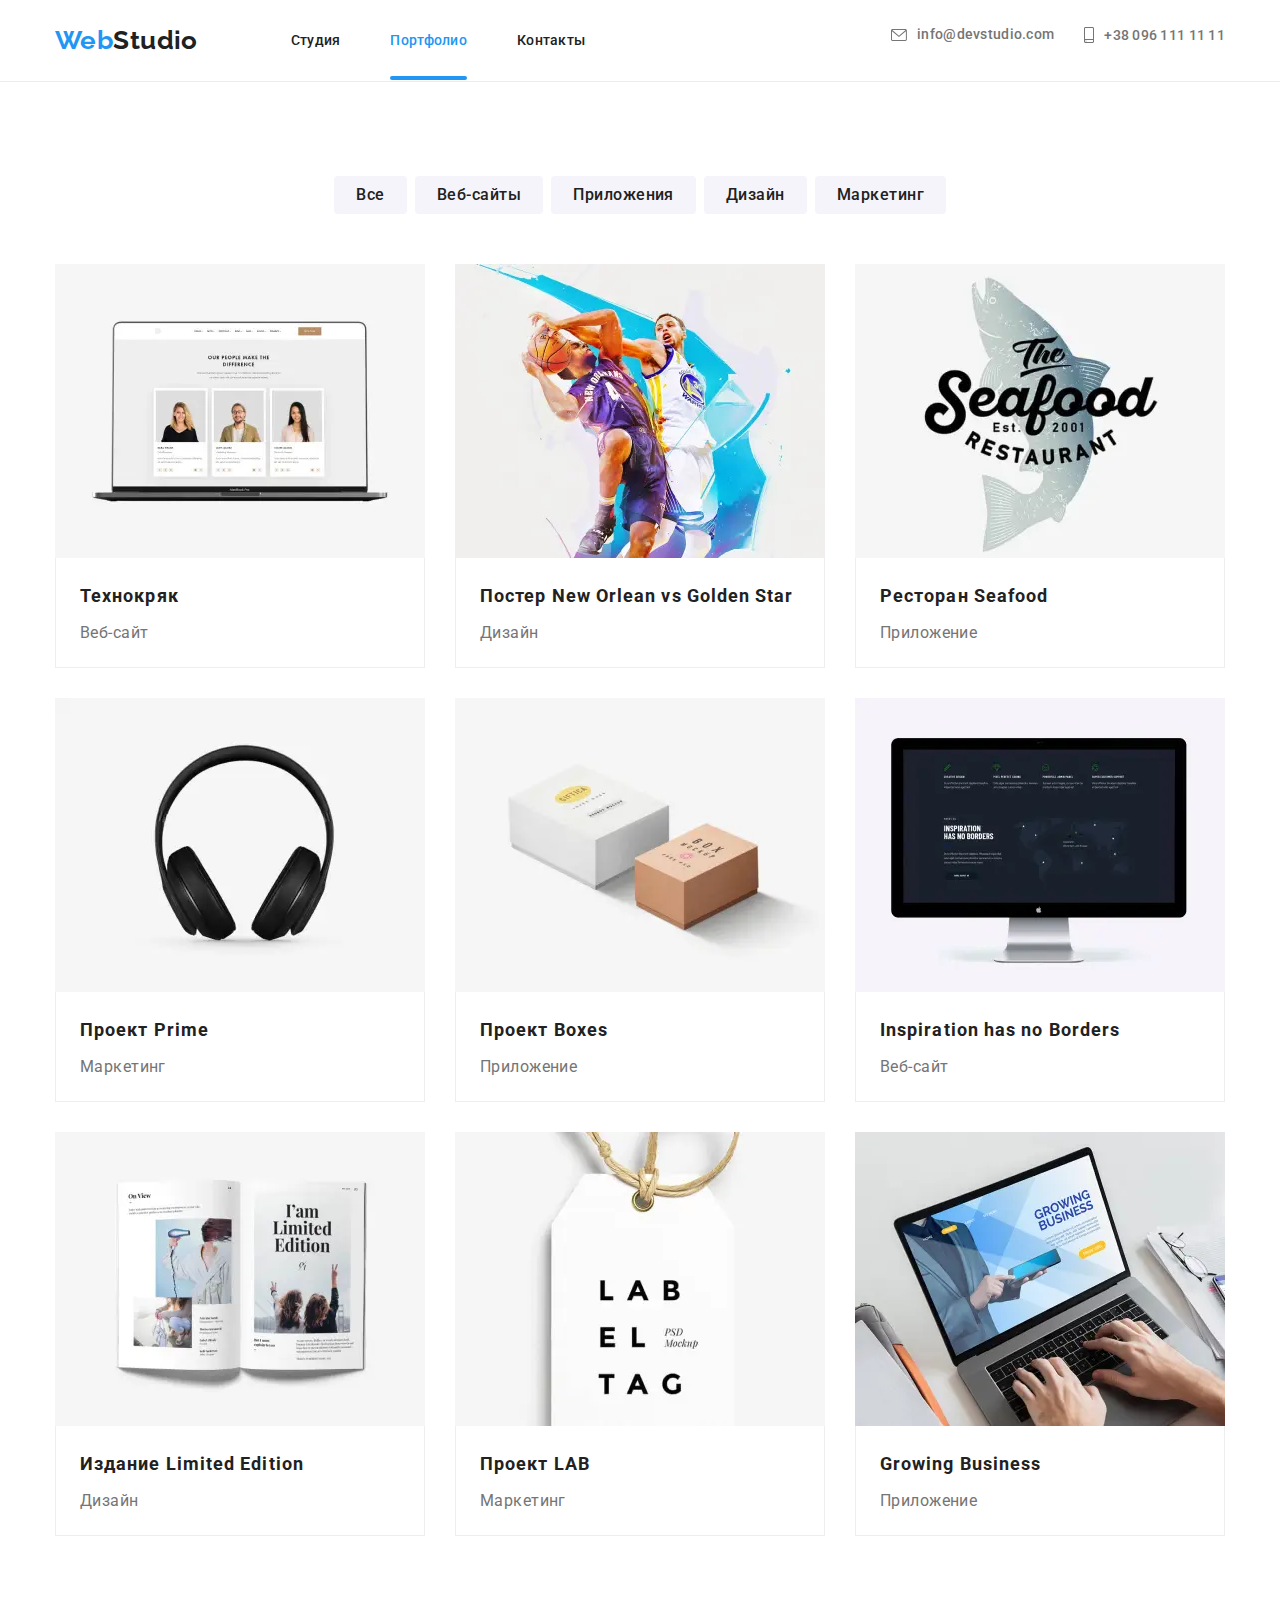
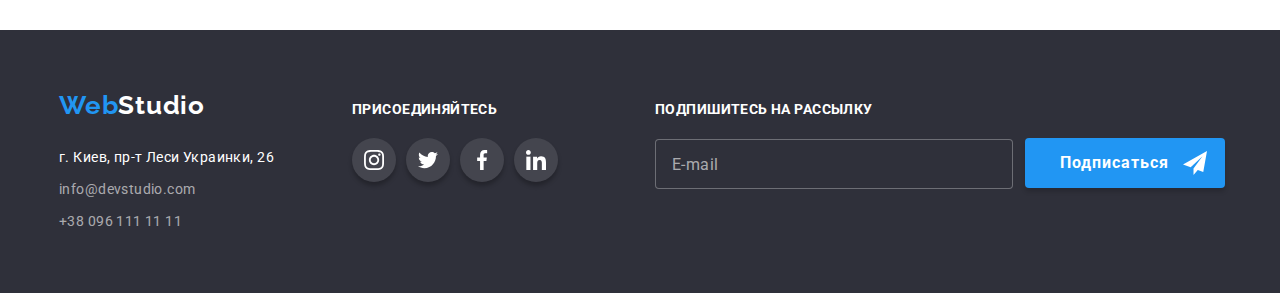
==== commit 40eeb82d: "Update portfolio.html" ====
--- a/portfolio.html
+++ b/portfolio.html
@@ -79,63 +79,66 @@
 
           <ul class="mobile-menu__list">
             <li class="mobile-menu-list__item">
-              <a href="/" class="mobile-menu__current-page">Студия</a>
+              <a class="mobile-menu-list-item__link" href="./index.html"
+                >Студия</a
+              >
             </li>
             <li class="mobile-menu-list__item">
-              <a class="mobile-menu-list-item__link" href="./portfolio.html"
-                >Портфолио</a
-              >
+              <a class="mobile-menu-list-item__link" href="/">Портфолио</a>
             </li>
             <li class="mobile-menu-list__item">
               <a class="mobile-menu-list-item__link" href="/">Контакты</a>
             </li>
           </ul>
+          <div>
+            <ul class="mobile-menu__contacts">
+              <li class="mobile-menu-contacts__list">
+                <a
+                  class="mobile-menu-contacts__item"
+                  href="mailto:info@devstudio.com"
+                  >info@devstudio.com</a
+                >
+              </li>
+              <li class="mobile-menu-contacts__list">
+                <a
+                  class="mobile-menu-contacts__item tel"
+                  href="tel:+380961111111"
+                  >+38 096 111 11 11</a
+                >
+              </li>
+            </ul>
 
-          <ul class="mobile-menu__contacts">
-            <li class="mobile-menu-contacts__list">
-              <a
-                class="mobile-menu-contacts__item"
-                href="mailto:info@devstudio.com"
-                >info@devstudio.com</a
-              >
-            </li>
-            <li class="mobile-menu-contacts__list">
-              <a class="mobile-menu-contacts__item tel" href="tel:+380961111111"
-                >+38 096 111 11 11</a
-              >
-            </li>
-          </ul>
-
-          <ul class="mobile-menu-social__list">
-            <li class="mobile-menu-social-list__item">
-              <a
-                class="mobile-menu-social-list-item__link"
-                href="https://www.instagram.com/"
-                >Instagram</a
-              >
-            </li>
-            <li class="mobile-menu-social-list__item">
-              <a
-                class="mobile-menu-social-list-item__link"
-                href="https://www.twitter.com/"
-                >Twitter</a
-              >
-            </li>
-            <li class="mobile-menu-social-list__item">
-              <a
-                class="mobile-menu-social-list-item__link"
-                href="https://www.facebook.com/"
-                >Facebook</a
-              >
-            </li>
-            <li class="mobile-menu-social-list__item">
-              <a
-                class="mobile-menu-social-list-item__link"
-                href="https://www.linkedin.com/"
-                >Linkedin</a
-              >
-            </li>
-          </ul>
+            <ul class="mobile-menu-social__list">
+              <li class="mobile-menu-social-list__item">
+                <a
+                  class="mobile-menu-social-list-item__link"
+                  href="https://www.instagram.com/"
+                  >Instagram</a
+                >
+              </li>
+              <li class="mobile-menu-social-list__item">
+                <a
+                  class="mobile-menu-social-list-item__link"
+                  href="https://www.twitter.com/"
+                  >Twitter</a
+                >
+              </li>
+              <li class="mobile-menu-social-list__item">
+                <a
+                  class="mobile-menu-social-list-item__link"
+                  href="https://www.facebook.com/"
+                  >Facebook</a
+                >
+              </li>
+              <li class="mobile-menu-social-list__item">
+                <a
+                  class="mobile-menu-social-list-item__link"
+                  href="https://www.linkedin.com/"
+                  >Linkedin</a
+                >
+              </li>
+            </ul>
+          </div>
         </div>
       </div>
     </header>
--- a/css/main.min.css
+++ b/css/main.min.css
@@ -1,2 +1,2 @@
-:root{--primary-text-color: #212121;--secondary-text-color: #757575;--accent: #2196f3;--font-color: #ffffff;--secondary-font-color: #2f303a;--third-font-color: #f5f4fa}.visually-hidden{position:absolute;width:1px;height:1px;margin:-1px;border:0;padding:0;white-space:nowrap;clip-path:inset(100%);clip:rect(0 0 0 0);overflow:hidden}h1,h2,h3,p{margin-top:0;margin-bottom:0}html{box-sizing:border-box}header{padding-top:25px;padding-bottom:25px;border-bottom:1px solid #ececec}body{background-color:var(--font-color);color:var(--primary-text-color);margin:0;font-family:roboto, sans-serif;letter-spacing:0.03em;font-size:14px;line-height:1.7}a{text-decoration:none}img{display:block;max-width:100%;height:auto}.section{padding-top:60px;padding-bottom:60px}@media screen and (min-width: 1200px){.section{padding-top:94px;padding-bottom:94px}}.container{padding-left:15px;padding-right:15px}@media screen and (min-width: 480px){.container{width:480px;margin-left:auto;margin-right:auto}}@media screen and (min-width: 768px){.container{width:768px}}@media screen and (min-width: 1200px){.container{width:1200px}}.modal-button{width:30px;height:30px;position:absolute;top:8px;right:8px;border-radius:50%;border:1px solid rgba(0,0,0,0.1);background-color:var(--font-color);padding:0;display:flex;justify-content:center;align-items:center;cursor:pointer;transition:fill 250ms cubic-bezier(0.4, 0, 0.2, 1)}.modal-button:hover,.modal-button:focus{fill:#2196f3;outline:none}.list-icons-team{list-style:none;display:flex;padding-left:0;justify-content:center;margin-top:16px;margin-bottom:0;margin-bottom:30px}.icons-social-links:not(:last-child){margin-right:10px}.icons-team{display:flex;align-items:center;justify-content:center;width:44px;height:44px;border-radius:50%;fill:#afb1b8;transition:background-color 250ms cubic-bezier(0.4, 0, 0.2, 1),fill 250ms cubic-bezier(0.4, 0, 0.2, 1)}.icons-team:hover,.icons-team:focus{background-color:var(--accent);fill:var(--font-color)}.icons-footer{display:flex;align-items:center;justify-content:center;width:44px;height:44px;border-radius:50%;border:1px #000;box-shadow:0px 4px 4px 0px rgba(0,0,0,0.25);background-color:#44454e;fill:#ffffff;transition:background-color 250ms cubic-bezier(0.4, 0, 0.2, 1)}.icons-footer:hover,.icons-footer:focus{background-color:var(--accent)}.icons-nav-footer{margin-left:0}.list-icons-footer{list-style:none;display:flex;padding-left:0;margin-top:20px;margin-bottom:0}.list-icons-footer li:not(:last-child){margin-right:10px}@media screen and (min-width: 1200px){.icons-nav-footer{margin-left:70px}}.hero-title{color:var(--font-color);margin-top:0;margin-bottom:30px;font-weight:900;font-size:44px;line-height:1.36;letter-spacing:0.06em;text-transform:uppercase}.section-title{color:var(--primary-text-color);margin-top:0;margin-bottom:30px;font-weight:bold;font-size:36px;line-height:1.17;text-align:center}@media screen and (min-width: 1200px){.section-title{margin-bottom:50px}}.header__link{color:var(--accent);font-family:raleway;font-weight:bold;font-size:24px;line-height:1.16}.header-link__logo_color_accent{color:var(--primary-text-color)}.accent-footer{color:var(--font-color)}.logo-footer{color:var(--accent);margin-bottom:20px;display:block;margin-right:0;font-family:"Raleway";font-style:normal;font-weight:700;font-size:24px;line-height:1.16;text-align:center;letter-spacing:0.03em}@media screen and (min-width: 1200px){.logo-footer{color:var(--accent);margin-bottom:25px;display:block;margin-right:0;font-family:raleway;font-weight:bold;font-size:26px;line-height:1.19;text-align:left}.header__link{font-size:26px;line-height:1.19}}.backdrop{position:fixed;top:0;left:0;width:100%;height:100%;background-color:rgba(0,0,0,0.2);transition:opacity 250ms cubic-bezier(0.4, 0, 0.2, 1),visibility 250ms cubic-bezier(0.4, 0, 0.2, 1)}.backdrop.is-hidden{opacity:0;pointer-events:none;visibility:visible}.modal{position:absolute;top:50%;left:50%;transform:translate(-50%, -50%);min-height:581px;min-width:528px;background-color:#fff;border-radius:4px;box-shadow:0px 1px 3px rgba(0,0,0,0.12),0px 1px 1px rgba(0,0,0,0.14),0px 2px 1px rgba(0,0,0,0.2);padding:40px}.text-form{font-weight:700;font-size:20px;line-height:1.15;text-align:center;letter-spacing:0.03em;margin-bottom:12px}.contact-form-field{display:block;margin-bottom:10px}.contact-form-input{width:100%;border:1px solid rgba(33,33,33,0.2);border-radius:4px;height:40px;padding-left:42px;transition:border-color 250ms cubic-bezier(0.4, 0, 0.2, 1)}.contact-form-input:focus,.contact-form-input:hover{border-color:var(--accent);outline:none}.text-form-field{font-size:12px;line-height:1.16;letter-spacing:0.01em;color:#757575}.contact-form-icon{position:absolute;top:50%;left:12px;transform:translateY(-50%);transition:fill 250ms cubic-bezier(0.4, 0, 0.2, 1)}.contact-form-input:focus+.contact-form-icon,.contact-form-input:hover+.contact-form-icon{fill:var(--accent)}.contact-form-input-wraper{position:relative;display:block;margin-top:4px}.contact-form-massage{width:100%;height:120px;margin-top:4px;padding:12px 16px;resize:none;border:1px solid rgba(33,33,33,0.2);border-radius:4px;transition:border-color 250ms cubic-bezier(0.4, 0, 0.2, 1)}.contact-form-massage:focus,.contact-form-massage:hover{border-color:var(--accent);outline:none}.contact-form-massage::placeholder{font-size:14px;line-height:1.14;letter-spacing:0.01em;color:rgba(117,117,117,0.5)}.contact-form-checkbox-label{font-size:14px;line-height:1.71;letter-spacing:0.03em;color:#757575;display:flex;align-items:center}.contact-form-checkbox-label::before{display:inline-block;content:"";width:16px;height:15px;background-image:url(../images/icon-no-check.svg);cursor:pointer;margin-right:8px}.contact-form-checkbox:checked+.contact-form-checkbox-label::before{background-image:url(../images/icon-check.svg)}.contact-form-checkbox:focus+.contact-form-checkbox-label::before{outline:1px solid rgba(33,150,243,0.5);border-radius:2px}.contact-form-checkbox-wraper{margin-bottom:30px}.contact-form-submit-btn{display:block;margin:0 auto;color:var(--font-color);background:var(--accent);cursor:pointer;border-radius:4px;padding:10px 32px;min-width:200px;text-align:center;box-shadow:0px 4px 4px rgba(0,0,0,0.15);border:0;font-family:inherit;font-weight:bold;font-size:16px;line-height:1.88;letter-spacing:0.06em;transition:background 250ms cubic-bezier(0.4, 0, 0.2, 1),box-shadow 250ms cubic-bezier(0.4, 0, 0.2, 1),border-radius 250ms cubic-bezier(0.4, 0, 0.2, 1)}.contact-form-submit-btn:hover,.contact-form-submit-btn:focus{background:#188ce8;box-shadow:0px 4px 4px rgba(0,0,0,0.15);border-radius:0}.privacy-policy{font-size:14px;line-height:1.71;letter-spacing:0.03em;color:#2196f3}.button{color:var(--font-color);background:var(--accent);cursor:pointer;border-radius:4px;padding:10px 32px;min-width:200px;text-align:center;box-shadow:0px 4px 4px rgba(0,0,0,0.15);border:0;font-family:inherit;font-weight:bold;font-size:16px;line-height:1.88;letter-spacing:0.06em;transition:background 250ms cubic-bezier(0.4, 0, 0.2, 1),box-shadow 250ms cubic-bezier(0.4, 0, 0.2, 1),border-radius 250ms cubic-bezier(0.4, 0, 0.2, 1)}.button:hover,.button:focus{background:#188ce8;box-shadow:0px 4px 4px rgba(0,0,0,0.15);border-radius:0}.filter-button{color:var(--primary-text-color);min-width:73px;background-color:var(--third-font-color);border-radius:4px;display:inline-block;text-align:center;padding:6px 22px;box-shadow:none;border:0;font-family:inherit;font-weight:500;font-size:16px;line-height:1.63;letter-spacing:0.03em;transition:color 250ms cubic-bezier(0.4, 0, 0.2, 1),background-color 250ms cubic-bezier(0.4, 0, 0.2, 1),box-shadow 250ms cubic-bezier(0.4, 0, 0.2, 1)}.filter-button:hover,.filter-button:focus{color:var(--font-color);background-color:var(--accent);border-radius:4px;box-shadow:0px 2px 2px 0px rgba(0,0,0,0.12),0px 1px 2px 0px rgba(0,0,0,0.08),0px 3px 1px 0px rgba(0,0,0,0.1)}.list-button{display:flex;list-style:none;margin:0;flex-wrap:wrap;margin-bottom:40px;padding-left:0;justify-content:flex-start}.adaptive-mobile{margin-bottom:15px}@media screen and (min-width: 768px){.adaptive-mobile{margin-bottom:0}.list-button{justify-content:center;margin-bottom:30px}}@media screen and (min-width: 1200px){.list-button{margin-bottom:50px}}.navigation{display:none}.contacts-list{display:none}.main-nav{display:flex;justify-content:space-between;align-items:center}.header{padding-top:10px;padding-bottom:16px;position:relative}.mobile-menu-btn{background-color:#ffffff;border:none;padding:0;line-height:0}.mobile-menu-btn:hover,.mobile-menu-btn:focus{fill:#2196f3;transition:fill 250ms cubic-bezier(0.4, 0, 0.2, 1)}.mobile-menu{z-index:2;position:absolute;top:0;left:0;width:100%;height:100vh;overflow:auto;opacity:0;visibility:hidden;pointer-events:none;background-color:#ffffff;transition:opacity 250ms cubic-bezier(0.4, 0, 0.2, 1),visibility 250ms cubic-bezier(0.4, 0, 0.2, 1)}.mobile-menu.is-open{opacity:1;visibility:visible;pointer-events:auto}.mobile-menu__close-btn{position:absolute;top:10px;right:15px;background-color:#ffffff;border:none;padding:0;line-height:0;width:40px;height:40px;cursor:pointer}.mobile-menu__close-btn:hover,.mobile-menu__close-btn:focus{fill:#2196f3;transition:fill 250ms cubic-bezier(0.4, 0, 0.2, 1)}.mobile-menu__container{position:relative;padding-top:48px;padding-bottom:48px}.mobile-menu__list{list-style:none;padding:0;margin-left:25px;margin-bottom:302px;margin-top:0}.mobile-menu-list__item:not(:last-child){margin-bottom:32px}.mobile-menu-list__item{font-weight:500;font-size:40px;line-height:1.17;letter-spacing:0.02em}.mobile-menu__current-page{color:#2196f3}.mobile-menu-list-item__link{color:#212121}.mobile-menu__contacts{list-style:none;padding:0;margin-left:25px;margin-top:0;margin-bottom:0}.mobile-menu-contacts__item{font-weight:500;font-size:34px;line-height:1.17;letter-spacing:0.02em;color:#2196f3}.mobile-menu-contacts__list:not(:last-child){margin-bottom:32px}.tel{color:#757575;font-weight:500;font-size:24px;line-height:1.16;letter-spacing:0.02em}.mobile-menu-social__list{list-style:none;display:flex;margin-top:64px;margin-bottom:0;padding-left:0;margin-left:25px}.mobile-menu-social-list__item:not(:last-child){padding-right:10px;border-right:1px solid rgba(33,33,33,0.2)}.mobile-menu-social-list__item:not(:first-child){padding-left:10px}.mobile-menu-social-list-item__link{font-weight:500;font-size:18px;line-height:1.22;letter-spacing:0.02em;color:#2196f3}@media screen and (min-width: 768px){.navigation{display:flex}.contacts-list{display:flex;flex-direction:column;list-style:none;padding:0;margin:21px 0}.contacts-list a{color:#757575;font-weight:500;font-size:14px;line-height:1.14;letter-spacing:0.02em}.mobile-menu-btn{display:none}.site-nav__item:not(:last-child){margin-right:50px}.header{padding:0}.contacts-list-item-link__icon{margin-right:8px;fill:currentColor}.contacts-list-item__link{display:flex;align-items:center}.contacts-list__item:not(:last-child){margin-bottom:10px}.site-nav-item__current-page{position:relative}.site-nav-item__current-page::after{content:"";background-color:var(--accent);position:absolute;width:100%;height:4px;bottom:0;left:0;border-radius:2px}.site-nav .site-nav-item__current-page{color:var(--accent);padding-bottom:32px}.site-nav a{color:var(--primary-text-color);font-weight:500;font-size:14px;line-height:1.14;letter-spacing:0.02em;padding-bottom:32px}}@media screen and (min-width: 1200px){.header{padding-top:25px;padding-bottom:25px;border-bottom:1px solid #ececec}.modal-menu__btn{display:none}.navigation{display:flex;margin-left:93px}.container{margin:0}.main-nav{display:flex;align-items:center}.site-nav-item__current-page{position:relative}.site-nav-item__current-page::after{content:"";background-color:var(--accent);position:absolute;width:100%;height:4px;bottom:0;left:0;border-radius:2px}.site-nav .site-nav-item__current-page{color:var(--accent);padding-bottom:32px}.site-nav{display:flex}.site-nav a{color:var(--primary-text-color);font-weight:500;font-size:14px;line-height:1.14;letter-spacing:0.02em;padding-bottom:32px;transition:color 250ms cubic-bezier(0.4, 0, 0.2, 1)}.site-nav a:hover,.site-nav a:focus{color:var(--accent)}.site-nav .site-nav__item{margin-right:50px;display:block}.site-nav .site-nav__item:last-child{margin-right:0}.contacts-list{display:flex;flex-direction:row;list-style:none;padding-left:0;padding:0;margin-top:0;margin-bottom:0;margin-left:auto}.contacts-list a{color:var(--secondary-text-color);font-weight:500;font-size:14px;line-height:1.14;letter-spacing:0.02em}.contacts-list .contacts-list__item+.contacts-list__item{margin-left:30px}.contacts-list-item__link{display:flex;align-items:center;transition:color 250ms cubic-bezier(0.4, 0, 0.2, 1)}.contacts-list-item__link:hover,.contacts-list-item__link:focus{color:var(--accent);cursor:pointer}.contacts-list-item-link__icon{margin-right:10px;fill:currentColor}}.hero{background-color:var(--secondary-font-color);text-align:center;margin-left:auto;margin-right:auto;padding-top:118px;padding-bottom:118px;max-width:1600px;background-image:linear-gradient(to right, rgba(47,48,58,0.4), rgba(47,48,58,0.4)),url("../images/hero-mobile.jpg");background-repeat:no-repeat;background-position:center;background-size:cover}@media (min-device-pixel-ratio: 2), (min-resolution: 192dpi), (min-resolution: 2dppx){.hero{background-image:linear-gradient(to right, rgba(47,48,58,0.4), rgba(47,48,58,0.4)),url(../images/hero-mobile@2x.jpg)}}.hero-title__mobile{font-weight:900;font-size:26px;line-height:1.61;text-align:center;letter-spacing:0.06em;text-transform:uppercase}.modal-mobile{min-height:609px;min-width:450px;overflow:auto}.contact-form-checkbox-label__mobile{font-weight:400;font-size:12px;line-height:1.16;letter-spacing:0.03em}.privacy-policy__mobile{font-weight:400;font-size:12px;line-height:1.16;letter-spacing:0.03em;text-decoration-line:underline;color:#2196f3}@media screen and (min-width: 768px){.hero{background-image:linear-gradient(to right, rgba(47,48,58,0.4), rgba(47,48,58,0.4)),url("../images/hero-tablet.jpg")}}@media screen and (min-width: 768px) and (min-device-pixel-ratio: 2), screen and (min-width: 768px) and (min-resolution: 192dpi), screen and (min-width: 768px) and (min-resolution: 2dppx){.hero{background-image:linear-gradient(to right, rgba(47,48,58,0.4), rgba(47,48,58,0.4)),url(../images/hero-tablet@2x.jpg)}}@media screen and (min-width: 1200px){.hero{background-image:linear-gradient(to right, rgba(47,48,58,0.4), rgba(47,48,58,0.4)),url("../images/hero-desctop.jpg");padding-top:200px;padding-bottom:200px}}@media screen and (min-width: 1200px) and (min-device-pixel-ratio: 2), screen and (min-width: 1200px) and (min-resolution: 192dpi), screen and (min-width: 1200px) and (min-resolution: 2dppx){.hero{background-image:linear-gradient(to right, rgba(47,48,58,0.4), rgba(47,48,58,0.4)),url(../images/hero-desctop@2x.jpg)}}@media screen and (min-width: 1200px){.hero-title__mobile{color:var(--font-color);margin-top:0;margin-bottom:30px;font-weight:900;font-size:44px;line-height:1.36;letter-spacing:0.06em;text-transform:uppercase}.modal-mobile{min-height:581px;min-width:528px}.contact-form-checkbox-label__mobile{font-weight:400;font-size:14px;line-height:1.71;letter-spacing:0.03em;color:#757575}.privacy-policy__mobile{font-size:14px;line-height:1.71;letter-spacing:0.03em;text-decoration-line:underline;color:#2196f3}}.list-text{display:inline-block;list-style:none;padding-left:0;margin:0;overflow:auto}.mobile-text{text-align:center;margin-bottom:10px;color:#212121}.mobile-text_item{color:#757575}.list-text-item{height:auto;width:450px;margin-bottom:30px}.list-text-icons{background-color:var(--third-font-color);height:120px;margin-bottom:30px;align-items:center;justify-content:center;display:flex;border-radius:4px}@media screen and (min-width: 768px){.list-text-item{width:354px}.mobile-text{text-align:left}.list-text-item:nth-child(odd){margin-right:30px}.list-text{display:flex;flex-wrap:wrap}}@media screen and (min-width: 1200px){.list-text{flex-wrap:nowrap}.list-text li:not(:last-child){margin-right:30px}.list-text-item{width:270px}}.work{display:none}@media screen and (min-width: 1200px){.work{display:block;padding-top:0}.list-work{position:relative;z-index:-1}.list-work:not(:last-child){margin-right:30px}.overlay-work{position:absolute;bottom:0;left:0;width:100%;padding:27px 82px;height:70px;font-style:normal;font-weight:700;font-size:14px;line-height:1.14;text-align:center;letter-spacing:0.03em;text-transform:uppercase;background-color:rgba(47,48,58,0.8);color:var(--font-color)}.section{color:var(--secondary-text-color);margin-bottom:0;margin-top:0}.section h3{margin-bottom:10px;font-weight:bold;font-size:14px;line-height:1.14}}.list{display:flex;flex-wrap:wrap;list-style:none;padding:0;margin:0;justify-content:center}.work-picture:not(:last-child){margin-right:30px}.list-item{background-color:var(--font-color);box-shadow:0px 1px 3px rgba(0,0,0,0.12),0px 1px 1px rgba(0,0,0,0.14),0px 2px 1px rgba(0,0,0,0.2);border-radius:0px 0px 4px 4px}.list-item:not(:last-child){margin-bottom:30px}.list-team_name{color:#212121}.section-our-team{background-color:var(--third-font-color)}.section-our-team p{color:var(--secondary-text-color);font-size:16px;line-height:1.19;text-align:center}.section-our-team h3{margin-top:30px;margin-bottom:10px;font-weight:500;font-size:16px;line-height:1.19;text-align:center}.section-our-team__picture{width:450px}@media screen and (min-width: 768px){.section-our-team__picture{width:354px}.list-item:nth-child(3){margin-bottom:0}.list-item:nth-child(odd){margin-right:30px}}@media screen and (min-width: 1200px){.section-our-team__picture{width:270px}.list-item:nth-child(1){margin-bottom:0}.list-item:nth-child(2){margin-bottom:0;margin-right:30px}}.logo-client{display:flex;align-items:center;justify-content:center;width:210px;height:92px;fill:#afb1b8;box-shadow:0px 4px 4px 0px rgba(0,0,0,0.25);border-radius:4px;border:1px solid #afb1b8}.list-logos{display:flex;list-style:none;flex-wrap:wrap;padding-left:0;margin-bottom:0;margin-top:0}.svg-logo-list:nth-child(odd){margin-right:30px}.svg-logo-list:nth-child(-n+4){margin-bottom:30px}@media screen and (min-width: 768px){.logo-client{width:226px;transition:fill 250ms cubic-bezier(0.4, 0, 0.2, 1),border 250ms cubic-bezier(0.4, 0, 0.2, 1)}.logo-client:hover,.logo-client:focus{fill:var(--accent);border:1px solid #2196f3}.svg-logo-list:nth-child(odd){margin-right:0}.svg-logo-list:nth-child(-n+4){margin-bottom:0}.svg-logo-list:nth-child(-n+3){margin-bottom:30px}.svg-logo-list:nth-child(3n+3){margin-right:0}.list-logos{justify-content:space-between}}@media screen and (min-width: 1200px){.logo-client{width:170px;transition:fill 250ms cubic-bezier(0.4, 0, 0.2, 1),border 250ms cubic-bezier(0.4, 0, 0.2, 1)}.logo-client:hover,.logo-client:focus{fill:var(--accent);border:1px solid #2196f3}.list-logos{flex-wrap:nowrap}.svg-logo-list:not(:last-child){margin-right:30px}.svg-logo-list:nth-child(-n+4){margin-bottom:0}}.list-footer{display:flex;flex-direction:column;justify-content:center;text-align:center;list-style:none;margin-top:0;margin-bottom:60px;padding-left:0}.list-footer li:not(:last-child){margin-bottom:8px}footer{background-color:var(--secondary-font-color);padding-top:60px;padding-bottom:60px}.footer-container{display:flex;flex-direction:column;justify-content:center;align-items:center}.adress{color:var(--font-color);margin-bottom:9px;transition:color 250ms cubic-bezier(0.4, 0, 0.2, 1)}.adress:hover,.adress:focus{color:var(--accent)}.contacts-footer{color:#ffffff99;margin-bottom:9px;transition:color 250ms cubic-bezier(0.4, 0, 0.2, 1)}.contacts-footer:hover,.contacts-footer:focus{color:var(--accent)}address{font-style:normal}.text-footer{text-transform:uppercase;color:var(--font-color);font-weight:bold;font-size:14px;line-height:1.14;letter-spacing:0.03em;text-align:center}.text-form-footer{font-weight:700;font-size:14px;line-height:1.14;letter-spacing:0.03em;text-transform:uppercase;color:#ffffff;margin-bottom:20px;margin-left:0;text-align:center;margin-top:60px}.form-footer{display:block}.footer-form-massage{color:var(--font-color);width:358px;height:50px;margin-top:4px;padding:15px 16px;resize:none;border:1px solid rgba(255,255,255,0.3);border-radius:4px;background:#2f303a;overflow:hidden}.footer-form-massage::placeholder{font-size:16px;line-height:20px;letter-spacing:0.03em;color:rgba(255,255,255,0.6)}.footer-form-btn{display:block;color:var(--font-color);background:var(--accent);cursor:pointer;border-radius:4px;padding-top:10px;padding-bottom:10px;position:relative;min-width:200px;box-shadow:0px 4px 4px rgba(0,0,0,0.15);border:0;font-family:inherit;font-weight:bold;font-size:16px;line-height:1.88;letter-spacing:0.06em;transition:background 250ms cubic-bezier(0.4, 0, 0.2, 1),box-shadow 250ms cubic-bezier(0.4, 0, 0.2, 1),border-radius 250ms cubic-bezier(0.4, 0, 0.2, 1);margin:0 auto;margin-top:20px}.footer-form-btn:hover,.footer-form-btn:focus{background:#188ce8;box-shadow:0px 4px 4px rgba(0,0,0,0.15);border-radius:0}.footer-form-btn:after{content:"";background-image:url(../images/icon-send.svg);position:absolute;width:24px;height:24px;display:flex;right:18px;top:13px}.btn-text{display:block;padding-left:29px;text-align:left}@media screen and (min-width: 768px){.nav-footer{display:flex;flex-wrap:wrap}.tablet-footer{margin-right:165px}}@media screen and (min-width: 1200px){.nav-footer{display:flex;align-items:baseline}.tablet-footer{display:block;margin:0}.footer-form-btn{display:inline-block}.footer-form-field{display:flex;margin-left:93px}.footer-position{display:flex;align-items:baseline}.footer-container{display:flex;flex-direction:row;width:1200px;align-items:baseline}.list-footer{display:block;margin-bottom:0;text-align:left}.text-form-footer{margin-top:0;margin-bottom:0;text-align:left;margin-left:93px}.text-footer{text-align:left}.footer-form-btn{margin-left:12px}}.list-photo{display:flex;flex-wrap:wrap;list-style:none;padding:0;margin-bottom:0;margin-top:0}.list-element:not(:last-child){margin-bottom:30px}.overlay{position:absolute;background-color:rgba(33,150,243,0.9);color:var(--font-color);top:0;left:0;padding:63px 24px;font-size:18px;line-height:1.55;letter-spacing:0.03em;height:100%;width:100%;overflow:hidden;transform:translateY(100%);transition:transform 250ms cubic-bezier(0.4, 0, 0.2, 1)}.link-portfolio:focus .overlay,.link-portfolio:hover .overlay{transform:translateY(0)}.list-photo-wraper{position:relative;overflow:hidden}.link-portfolio{color:var(--secondary-text-color);display:inline-block;font-size:16px;line-height:1.9;transition:box-shadow 250ms cubic-bezier(0.4, 0, 0.2, 1)}.link-portfolio h2{color:var(--primary-text-color);margin-bottom:4px;font-weight:bold;font-size:18px;line-height:2;letter-spacing:0.06em}.link-portfolio:hover,.link-portfolio:focus{box-shadow:1px 4px 6px 0px rgba(0,0,0,0.16),0px 4px 4px 0px rgba(0,0,0,0.06),0px 1px 1px 0px rgba(0,0,0,0.12)}.list-photo-element{padding:20px 24px;border-left:1px solid #eeeeee;border-right:1px solid #eeeeee;border-bottom:1px solid #eeeeee}.list-button li:not(:last-child){margin-right:8px}.list-element__picture{width:450px}@media screen and (min-width: 768px){.list-element__picture{width:354px}.list-element:nth-child(odd){margin-right:30px}.list-photo-element__title{width:304px;height:72px}.list-photo-element{height:146px}}@media screen and (min-width: 1200px){.list-element__picture{width:370px}.list-photo-element{height:110px}.list-photo-element__title{width:320px;height:36px}.list-element:nth-child(3){margin-right:0}.list-element:nth-child(9){margin-right:0}.list-element:nth-child(2){margin-right:30px}.list-element:nth-child(4){margin-right:30px}.list-element:nth-child(8){margin-right:30px;margin-bottom:0}.list-element:nth-child(7){margin-bottom:0}}
+:root{--primary-text-color: #212121;--secondary-text-color: #757575;--accent: #2196f3;--font-color: #ffffff;--secondary-font-color: #2f303a;--third-font-color: #f5f4fa}.visually-hidden{position:absolute;width:1px;height:1px;margin:-1px;border:0;padding:0;white-space:nowrap;clip-path:inset(100%);clip:rect(0 0 0 0);overflow:hidden}h1,h2,h3,p{margin-top:0;margin-bottom:0}html{box-sizing:border-box}header{padding-top:25px;padding-bottom:25px;border-bottom:1px solid #ececec}body{background-color:var(--font-color);color:var(--primary-text-color);margin:0;font-family:roboto, sans-serif;letter-spacing:0.03em;font-size:14px;line-height:1.7}a{text-decoration:none}img{display:block;max-width:100%;height:auto}.section{padding-top:60px;padding-bottom:60px}@media screen and (min-width: 1200px){.section{padding-top:94px;padding-bottom:94px}}.container{padding-left:15px;padding-right:15px}@media screen and (min-width: 480px){.container{width:480px;margin-left:auto;margin-right:auto}}@media screen and (min-width: 768px){.container{width:768px}}@media screen and (min-width: 1200px){.container{width:1200px}}.modal-button{width:30px;height:30px;position:absolute;top:8px;right:8px;border-radius:50%;border:1px solid rgba(0,0,0,0.1);background-color:var(--font-color);padding:0;display:flex;justify-content:center;align-items:center;cursor:pointer;transition:fill 250ms cubic-bezier(0.4, 0, 0.2, 1)}.modal-button:hover,.modal-button:focus{fill:#2196f3;outline:none}.list-icons-team{list-style:none;display:flex;padding-left:0;justify-content:center;margin-top:16px;margin-bottom:0;margin-bottom:30px}.icons-social-links:not(:last-child){margin-right:10px}.icons-team{display:flex;align-items:center;justify-content:center;width:44px;height:44px;border-radius:50%;fill:#afb1b8;transition:background-color 250ms cubic-bezier(0.4, 0, 0.2, 1),fill 250ms cubic-bezier(0.4, 0, 0.2, 1)}.icons-team:hover,.icons-team:focus{background-color:var(--accent);fill:var(--font-color)}.icons-footer{display:flex;align-items:center;justify-content:center;width:44px;height:44px;border-radius:50%;border:1px #000;box-shadow:0px 4px 4px 0px rgba(0,0,0,0.25);background-color:#44454e;fill:#ffffff;transition:background-color 250ms cubic-bezier(0.4, 0, 0.2, 1)}.icons-footer:hover,.icons-footer:focus{background-color:var(--accent)}.icons-nav-footer{margin-left:0}.list-icons-footer{list-style:none;display:flex;padding-left:0;margin-top:20px;margin-bottom:0}.list-icons-footer li:not(:last-child){margin-right:10px}@media screen and (min-width: 1200px){.icons-nav-footer{margin-left:70px}}.hero-title{color:var(--font-color);margin-top:0;margin-bottom:30px;font-weight:900;font-size:44px;line-height:1.36;letter-spacing:0.06em;text-transform:uppercase}.section-title{color:var(--primary-text-color);margin-top:0;margin-bottom:30px;font-weight:bold;font-size:36px;line-height:1.17;text-align:center}@media screen and (min-width: 1200px){.section-title{margin-bottom:50px}}.header__link{color:var(--accent);font-family:raleway;font-weight:bold;font-size:24px;line-height:1.16}.header-link__logo_color_accent{color:var(--primary-text-color)}.accent-footer{color:var(--font-color)}.logo-footer{color:var(--accent);margin-bottom:20px;display:block;margin-right:0;font-family:"Raleway";font-style:normal;font-weight:700;font-size:24px;line-height:1.16;text-align:center;letter-spacing:0.03em}@media screen and (min-width: 1200px){.logo-footer{color:var(--accent);margin-bottom:25px;display:block;margin-right:0;font-family:raleway;font-weight:bold;font-size:26px;line-height:1.19;text-align:left}.header__link{font-size:26px;line-height:1.19}}.backdrop{position:fixed;top:0;left:0;width:100%;height:100%;background-color:rgba(0,0,0,0.2);transition:opacity 250ms cubic-bezier(0.4, 0, 0.2, 1),visibility 250ms cubic-bezier(0.4, 0, 0.2, 1)}.backdrop.is-hidden{opacity:0;pointer-events:none;visibility:visible}.modal{position:absolute;top:50%;left:50%;transform:translate(-50%, -50%);min-height:581px;min-width:528px;background-color:#fff;border-radius:4px;box-shadow:0px 1px 3px rgba(0,0,0,0.12),0px 1px 1px rgba(0,0,0,0.14),0px 2px 1px rgba(0,0,0,0.2);padding:40px}.text-form{font-weight:700;font-size:20px;line-height:1.15;text-align:center;letter-spacing:0.03em;margin-bottom:12px}.contact-form-field{display:block;margin-bottom:10px}.contact-form-input{width:100%;border:1px solid rgba(33,33,33,0.2);border-radius:4px;height:40px;padding-left:42px;transition:border-color 250ms cubic-bezier(0.4, 0, 0.2, 1)}.contact-form-input:focus,.contact-form-input:hover{border-color:var(--accent);outline:none}.text-form-field{font-size:12px;line-height:1.16;letter-spacing:0.01em;color:#757575}.contact-form-icon{position:absolute;top:50%;left:12px;transform:translateY(-50%);transition:fill 250ms cubic-bezier(0.4, 0, 0.2, 1)}.contact-form-input:focus+.contact-form-icon,.contact-form-input:hover+.contact-form-icon{fill:var(--accent)}.contact-form-input-wraper{position:relative;display:block;margin-top:4px}.contact-form-massage{width:100%;height:120px;margin-top:4px;padding:12px 16px;resize:none;border:1px solid rgba(33,33,33,0.2);border-radius:4px;transition:border-color 250ms cubic-bezier(0.4, 0, 0.2, 1)}.contact-form-massage:focus,.contact-form-massage:hover{border-color:var(--accent);outline:none}.contact-form-massage::placeholder{font-size:14px;line-height:1.14;letter-spacing:0.01em;color:rgba(117,117,117,0.5)}.contact-form-checkbox-label{font-size:14px;line-height:1.71;letter-spacing:0.03em;color:#757575;display:flex;align-items:center}.contact-form-checkbox-label::before{display:inline-block;content:"";width:16px;height:15px;background-image:url(../images/icon-no-check.svg);cursor:pointer;margin-right:8px}.contact-form-checkbox:checked+.contact-form-checkbox-label::before{background-image:url(../images/icon-check.svg)}.contact-form-checkbox:focus+.contact-form-checkbox-label::before{outline:1px solid rgba(33,150,243,0.5);border-radius:2px}.contact-form-checkbox-wraper{margin-bottom:30px}.contact-form-submit-btn{display:block;margin:0 auto;color:var(--font-color);background:var(--accent);cursor:pointer;border-radius:4px;padding:10px 32px;min-width:200px;text-align:center;box-shadow:0px 4px 4px rgba(0,0,0,0.15);border:0;font-family:inherit;font-weight:bold;font-size:16px;line-height:1.88;letter-spacing:0.06em;transition:background 250ms cubic-bezier(0.4, 0, 0.2, 1),box-shadow 250ms cubic-bezier(0.4, 0, 0.2, 1),border-radius 250ms cubic-bezier(0.4, 0, 0.2, 1)}.contact-form-submit-btn:hover,.contact-form-submit-btn:focus{background:#188ce8;box-shadow:0px 4px 4px rgba(0,0,0,0.15);border-radius:0}.privacy-policy{font-size:14px;line-height:1.71;letter-spacing:0.03em;color:#2196f3}.button{color:var(--font-color);background:var(--accent);cursor:pointer;border-radius:4px;padding:10px 32px;min-width:200px;text-align:center;box-shadow:0px 4px 4px rgba(0,0,0,0.15);border:0;font-family:inherit;font-weight:bold;font-size:16px;line-height:1.88;letter-spacing:0.06em;transition:background 250ms cubic-bezier(0.4, 0, 0.2, 1),box-shadow 250ms cubic-bezier(0.4, 0, 0.2, 1),border-radius 250ms cubic-bezier(0.4, 0, 0.2, 1)}.button:hover,.button:focus{background:#188ce8;box-shadow:0px 4px 4px rgba(0,0,0,0.15);border-radius:0}.filter-button{color:var(--primary-text-color);min-width:73px;background-color:var(--third-font-color);border-radius:4px;display:inline-block;text-align:center;padding:6px 22px;box-shadow:none;border:0;font-family:inherit;font-weight:500;font-size:16px;line-height:1.63;letter-spacing:0.03em;transition:color 250ms cubic-bezier(0.4, 0, 0.2, 1),background-color 250ms cubic-bezier(0.4, 0, 0.2, 1),box-shadow 250ms cubic-bezier(0.4, 0, 0.2, 1)}.filter-button:hover,.filter-button:focus{color:var(--font-color);background-color:var(--accent);border-radius:4px;box-shadow:0px 2px 2px 0px rgba(0,0,0,0.12),0px 1px 2px 0px rgba(0,0,0,0.08),0px 3px 1px 0px rgba(0,0,0,0.1)}.list-button{display:flex;list-style:none;margin:0;flex-wrap:wrap;margin-bottom:40px;padding-left:0;justify-content:flex-start}.adaptive-mobile{margin-bottom:15px}@media screen and (min-width: 768px){.adaptive-mobile{margin-bottom:0}.list-button{justify-content:center;margin-bottom:30px}}@media screen and (min-width: 1200px){.list-button{margin-bottom:50px}}.navigation{display:none}.contacts-list{display:none}.main-nav{display:flex;justify-content:space-between;align-items:center}.header{padding-top:10px;padding-bottom:16px;position:relative}.mobile-menu-btn{background-color:#ffffff;border:none;padding:0;line-height:0}.mobile-menu-btn:hover,.mobile-menu-btn:focus{fill:#2196f3;transition:fill 250ms cubic-bezier(0.4, 0, 0.2, 1)}.mobile-menu{z-index:2;position:absolute;top:0;left:0;width:100%;height:100vh;overflow:auto;opacity:0;visibility:hidden;pointer-events:none;background-color:#ffffff;transition:opacity 250ms cubic-bezier(0.4, 0, 0.2, 1),visibility 250ms cubic-bezier(0.4, 0, 0.2, 1)}.mobile-menu.is-open{opacity:1;visibility:visible;pointer-events:auto}.mobile-menu__close-btn{position:absolute;top:10px;right:15px;background-color:#ffffff;border:none;padding:0;line-height:0;width:40px;height:40px;cursor:pointer}.mobile-menu__close-btn:hover,.mobile-menu__close-btn:focus{fill:#2196f3;transition:fill 250ms cubic-bezier(0.4, 0, 0.2, 1)}.mobile-menu__container{display:flex;flex-direction:column;justify-content:space-between;height:100%;position:relative;padding-top:48px;padding-bottom:48px}.mobile-menu__list{list-style:none;padding:0;margin-top:0}.mobile-menu-list__item:not(:last-child){margin-bottom:32px}.mobile-menu-list__item{font-weight:500;font-size:40px;line-height:1.17;letter-spacing:0.02em}.mobile-menu-list-item__link{color:#212121;transition:color 250ms cubic-bezier(0.4, 0, 0.2, 1)}.mobile-menu-list-item__link:hover,.mobile-menu-list-item__link:focus{color:#2196f3}.mobile-menu__contacts{list-style:none;padding:0;margin-top:0;margin-bottom:0}.mobile-menu-contacts__item{font-weight:500;font-size:34px;line-height:1.17;letter-spacing:0.02em;color:#2196f3}.mobile-menu-contacts__list:not(:last-child){margin-bottom:32px}.tel{color:#757575;font-weight:500;font-size:24px;line-height:1.16;letter-spacing:0.02em}.mobile-menu-social__list{list-style:none;display:flex;margin-bottom:0;padding-left:0}.mobile-menu-social-list__item:not(:last-child){padding-right:10px;border-right:1px solid rgba(33,33,33,0.2)}.mobile-menu-social-list__item:not(:first-child){padding-left:10px}.mobile-menu-social-list-item__link{font-weight:500;font-size:18px;line-height:1.22;letter-spacing:0.02em;color:#2196f3}@media screen and (min-width: 768px){.navigation{display:flex}.contacts-list{display:flex;flex-direction:column;list-style:none;padding:0;margin:21px 0}.contacts-list a{color:#757575;font-weight:500;font-size:14px;line-height:1.14;letter-spacing:0.02em}.mobile-menu-btn{display:none}.site-nav__item:not(:last-child){margin-right:50px}.header{padding:0}.contacts-list-item-link__icon{margin-right:8px;fill:currentColor}.contacts-list-item__link{display:flex;align-items:center;transition:color 250ms cubic-bezier(0.4, 0, 0.2, 1)}.contacts-list-item__link:hover,.contacts-list-item__link:focus{color:var(--accent);cursor:pointer}.contacts-list__item:not(:last-child){margin-bottom:10px}.site-nav-item__current-page{position:relative}.site-nav-item__current-page::after{content:"";background-color:var(--accent);position:absolute;width:100%;height:4px;bottom:0;left:0;border-radius:2px}.site-nav .site-nav-item__current-page{color:var(--accent);padding-bottom:32px}.site-nav a{color:var(--primary-text-color);font-weight:500;font-size:14px;line-height:1.14;letter-spacing:0.02em;padding-bottom:32px;transition:color 250ms cubic-bezier(0.4, 0, 0.2, 1)}.site-nav a:hover,.site-nav a:focus{color:var(--accent)}}@media screen and (min-width: 1200px){.header{padding-top:25px;padding-bottom:25px;border-bottom:1px solid #ececec}.modal-menu__btn{display:none}.navigation{display:flex;margin-left:93px}.main-nav{display:flex;align-items:center}.site-nav-item__current-page{position:relative}.site-nav-item__current-page::after{content:"";background-color:var(--accent);position:absolute;width:100%;height:4px;bottom:0;left:0;border-radius:2px}.site-nav .site-nav-item__current-page{color:var(--accent);padding-bottom:32px}.site-nav{display:flex}.site-nav a{color:var(--primary-text-color);font-weight:500;font-size:14px;line-height:1.14;letter-spacing:0.02em;padding-bottom:32px;transition:color 250ms cubic-bezier(0.4, 0, 0.2, 1)}.site-nav a:hover,.site-nav a:focus{color:var(--accent)}.site-nav .site-nav__item{margin-right:50px;display:block}.site-nav .site-nav__item:last-child{margin-right:0}.contacts-list{display:flex;flex-direction:row;list-style:none;padding-left:0;padding:0;margin-top:0;margin-bottom:0;margin-left:auto}.contacts-list a{color:var(--secondary-text-color);font-weight:500;font-size:14px;line-height:1.14;letter-spacing:0.02em}.contacts-list .contacts-list__item+.contacts-list__item{margin-left:30px}.contacts-list-item__link{display:flex;align-items:center;transition:color 250ms cubic-bezier(0.4, 0, 0.2, 1)}.contacts-list-item__link:hover,.contacts-list-item__link:focus{color:var(--accent);cursor:pointer}.contacts-list-item-link__icon{margin-right:10px;fill:currentColor}}.hero{background-color:var(--secondary-font-color);text-align:center;margin-left:auto;margin-right:auto;padding-top:118px;padding-bottom:118px;max-width:1600px;background-image:linear-gradient(to right, rgba(47,48,58,0.4), rgba(47,48,58,0.4)),url("../images/hero-mobile.jpg");background-repeat:no-repeat;background-position:center;background-size:cover}@media (min-device-pixel-ratio: 2), (min-resolution: 192dpi), (min-resolution: 2dppx){.hero{background-image:linear-gradient(to right, rgba(47,48,58,0.4), rgba(47,48,58,0.4)),url(../images/hero-mobile@2x.jpg)}}.hero-title__mobile{font-weight:900;font-size:26px;line-height:1.61;text-align:center;letter-spacing:0.06em;text-transform:uppercase}.modal-mobile{min-height:609px;min-width:450px;overflow:auto}.contact-form-checkbox-label__mobile{font-weight:400;font-size:12px;line-height:1.16;letter-spacing:0.03em}.privacy-policy__mobile{font-weight:400;font-size:12px;line-height:1.16;letter-spacing:0.03em;text-decoration-line:underline;color:#2196f3}@media screen and (min-width: 768px){.hero{background-image:linear-gradient(to right, rgba(47,48,58,0.4), rgba(47,48,58,0.4)),url("../images/hero-tablet.jpg")}}@media screen and (min-width: 768px) and (min-device-pixel-ratio: 2), screen and (min-width: 768px) and (min-resolution: 192dpi), screen and (min-width: 768px) and (min-resolution: 2dppx){.hero{background-image:linear-gradient(to right, rgba(47,48,58,0.4), rgba(47,48,58,0.4)),url(../images/hero-tablet@2x.jpg)}}@media screen and (min-width: 1200px){.hero{background-image:linear-gradient(to right, rgba(47,48,58,0.4), rgba(47,48,58,0.4)),url("../images/hero-desctop.jpg");padding-top:200px;padding-bottom:200px}}@media screen and (min-width: 1200px) and (min-device-pixel-ratio: 2), screen and (min-width: 1200px) and (min-resolution: 192dpi), screen and (min-width: 1200px) and (min-resolution: 2dppx){.hero{background-image:linear-gradient(to right, rgba(47,48,58,0.4), rgba(47,48,58,0.4)),url(../images/hero-desctop@2x.jpg)}}@media screen and (min-width: 1200px){.hero-title__mobile{color:var(--font-color);margin-top:0;margin-bottom:30px;font-weight:900;font-size:44px;line-height:1.36;letter-spacing:0.06em;text-transform:uppercase}.modal-mobile{min-height:581px;min-width:528px}.contact-form-checkbox-label__mobile{font-weight:400;font-size:14px;line-height:1.71;letter-spacing:0.03em;color:#757575}.privacy-policy__mobile{font-size:14px;line-height:1.71;letter-spacing:0.03em;text-decoration-line:underline;color:#2196f3}}.list-text{display:inline-block;list-style:none;padding-left:0;margin:0;overflow:auto}.mobile-text{text-align:center;margin-bottom:10px;color:#212121}.mobile-text_item{color:#757575}.list-text-item{height:auto;width:450px}.list-text-item:not(:last-child){margin-bottom:30px}.list-text-icons{background-color:var(--third-font-color);height:120px;margin-bottom:30px;align-items:center;justify-content:center;display:flex;border-radius:4px}@media screen and (min-width: 768px){.list-text-item{width:354px}.mobile-text{text-align:left}.list-text-item:nth-child(odd){margin-right:30px}.list-text-item:nth-child(3){margin-bottom:0}.list-text{display:flex;flex-wrap:wrap}}@media screen and (min-width: 1200px){.list-text{flex-wrap:nowrap}.list-text li:not(:last-child){margin-right:30px}.list-text-item{width:270px}.list-text-item:nth-child(2){margin-bottom:0}.list-text-item:nth-child(1){margin-bottom:0}}.work{display:none}@media screen and (min-width: 1200px){.work{display:block;padding-top:0}.list-work{position:relative;z-index:-1}.list-work:not(:last-child){margin-right:30px}.overlay-work{position:absolute;bottom:0;left:0;width:100%;padding:27px 82px;height:70px;font-style:normal;font-weight:700;font-size:14px;line-height:1.14;text-align:center;letter-spacing:0.03em;text-transform:uppercase;background-color:rgba(47,48,58,0.8);color:var(--font-color)}.section{color:var(--secondary-text-color);margin-bottom:0;margin-top:0}.section h3{margin-bottom:10px;font-weight:bold;font-size:14px;line-height:1.14}}.list{display:flex;flex-wrap:wrap;list-style:none;padding:0;margin:0;justify-content:center}.work-picture:not(:last-child){margin-right:30px}.list-item{background-color:var(--font-color);box-shadow:0px 1px 3px rgba(0,0,0,0.12),0px 1px 1px rgba(0,0,0,0.14),0px 2px 1px rgba(0,0,0,0.2);border-radius:0px 0px 4px 4px}.list-item:not(:last-child){margin-bottom:30px}.list-team_name{color:#212121}.section-our-team{background-color:var(--third-font-color)}.section-our-team p{color:var(--secondary-text-color);font-size:16px;line-height:1.19;text-align:center}.section-our-team h3{margin-top:30px;margin-bottom:10px;font-weight:500;font-size:16px;line-height:1.19;text-align:center}.section-our-team__picture{width:450px}@media screen and (min-width: 768px){.section-our-team__picture{width:354px}.list-item:nth-child(3){margin-bottom:0}.list-item:nth-child(odd){margin-right:30px}}@media screen and (min-width: 1200px){.section-our-team__picture{width:270px}.list-item:nth-child(1){margin-bottom:0}.list-item:nth-child(2){margin-bottom:0;margin-right:30px}}.logo-client{display:flex;align-items:center;justify-content:center;width:210px;height:92px;fill:#afb1b8;box-shadow:0px 4px 4px 0px rgba(0,0,0,0.25);border-radius:4px;border:1px solid #afb1b8;transition:fill 250ms cubic-bezier(0.4, 0, 0.2, 1),border 250ms cubic-bezier(0.4, 0, 0.2, 1)}.logo-client:hover,.logo-client:focus{fill:var(--accent);border:1px solid #2196f3}.list-logos{display:flex;list-style:none;flex-wrap:wrap;padding-left:0;margin-bottom:0;margin-top:0}.svg-logo-list:nth-child(odd){margin-right:30px}.svg-logo-list:nth-child(-n+4){margin-bottom:30px}@media screen and (min-width: 768px){.logo-client{width:226px;transition:fill 250ms cubic-bezier(0.4, 0, 0.2, 1),border 250ms cubic-bezier(0.4, 0, 0.2, 1)}.logo-client:hover,.logo-client:focus{fill:var(--accent);border:1px solid #2196f3}.svg-logo-list:nth-child(odd){margin-right:0}.svg-logo-list:nth-child(-n+4){margin-bottom:0}.svg-logo-list:nth-child(-n+3){margin-bottom:30px}.svg-logo-list:nth-child(3n+3){margin-right:0}.list-logos{justify-content:space-between}}@media screen and (min-width: 1200px){.logo-client{width:170px;transition:fill 250ms cubic-bezier(0.4, 0, 0.2, 1),border 250ms cubic-bezier(0.4, 0, 0.2, 1)}.logo-client:hover,.logo-client:focus{fill:var(--accent);border:1px solid #2196f3}.list-logos{flex-wrap:nowrap}.svg-logo-list:not(:last-child){margin-right:30px}.svg-logo-list:nth-child(-n+4){margin-bottom:0}}.list-footer{display:flex;flex-direction:column;justify-content:center;text-align:center;list-style:none;margin-top:0;margin-bottom:0;padding-left:0}.list-footer li:not(:last-child){margin-bottom:8px}.tablet-footer{margin-bottom:60px}footer{background-color:var(--secondary-font-color);padding-top:60px;padding-bottom:60px}.footer-container{display:flex;flex-direction:column;justify-content:center;align-items:center}.adress{color:var(--font-color);margin-bottom:9px;transition:color 250ms cubic-bezier(0.4, 0, 0.2, 1)}.adress:hover,.adress:focus{color:var(--accent)}.contacts-footer{color:#ffffff99;margin-bottom:9px;transition:color 250ms cubic-bezier(0.4, 0, 0.2, 1)}.contacts-footer:hover,.contacts-footer:focus{color:var(--accent)}address{font-style:normal}.text-footer{text-transform:uppercase;color:var(--font-color);font-weight:bold;font-size:14px;line-height:1.14;letter-spacing:0.03em;text-align:center}.text-form-footer{font-weight:700;font-size:14px;line-height:1.14;letter-spacing:0.03em;text-transform:uppercase;color:#ffffff;margin-bottom:20px;margin-left:0;text-align:center}.form-footer{display:block;margin-top:60px}.footer-form-massage{color:var(--font-color);width:358px;height:50px;margin-top:4px;padding:15px 16px;resize:none;border:1px solid rgba(255,255,255,0.3);border-radius:4px;background:#2f303a;overflow:hidden}.footer-form-massage::placeholder{font-size:16px;line-height:20px;letter-spacing:0.03em;color:rgba(255,255,255,0.6)}.footer-form-btn{display:block;color:var(--font-color);background:var(--accent);cursor:pointer;border-radius:4px;padding-top:10px;padding-bottom:10px;position:relative;min-width:200px;box-shadow:0px 4px 4px rgba(0,0,0,0.15);border:0;font-family:inherit;font-weight:bold;font-size:16px;line-height:1.88;letter-spacing:0.06em;transition:background 250ms cubic-bezier(0.4, 0, 0.2, 1),box-shadow 250ms cubic-bezier(0.4, 0, 0.2, 1),border-radius 250ms cubic-bezier(0.4, 0, 0.2, 1);margin:0 auto;margin-top:20px}.footer-form-btn:hover,.footer-form-btn:focus{background:#188ce8;box-shadow:0px 4px 4px rgba(0,0,0,0.15);border-radius:0}.footer-form-btn:after{content:"";background-image:url(../images/icon-send.svg);position:absolute;width:24px;height:24px;display:flex;right:18px;top:13px}.btn-text{display:block;padding-left:29px;text-align:left}@media screen and (min-width: 768px){.nav-footer{display:flex;flex-wrap:wrap;justify-content:space-around;width:768px}.tablet-footer{margin:0}}@media screen and (min-width: 1200px){.nav-footer{display:flex;align-items:baseline}.tablet-footer{display:block;margin:0}.footer-form-btn{display:inline-block}.footer-form-field{display:flex}.footer-position{display:flex;align-items:baseline}.footer-container{display:flex;flex-direction:row;width:1200px;align-items:baseline}.list-footer{display:block;margin-bottom:0;text-align:left}.text-form-footer{margin-top:0;margin-bottom:0;text-align:left}.text-footer{text-align:left}.footer-form-btn{margin-left:12px}.form-footer{margin-left:93px;margin-top:0}}.list-photo{display:flex;flex-wrap:wrap;list-style:none;padding:0;margin-bottom:0;margin-top:0}.list-element:not(:last-child){margin-bottom:30px}.overlay{position:absolute;background-color:rgba(33,150,243,0.9);color:var(--font-color);top:0;left:0;padding:63px 24px;font-size:18px;line-height:1.55;letter-spacing:0.03em;height:100%;width:100%;overflow:hidden;transform:translateY(100%);transition:transform 250ms cubic-bezier(0.4, 0, 0.2, 1)}.link-portfolio:focus .overlay,.link-portfolio:hover .overlay{transform:translateY(0)}.list-photo-wraper{position:relative;overflow:hidden}.link-portfolio{color:var(--secondary-text-color);display:inline-block;font-size:16px;line-height:1.9;transition:box-shadow 250ms cubic-bezier(0.4, 0, 0.2, 1)}.link-portfolio h2{color:var(--primary-text-color);margin-bottom:4px;font-weight:bold;font-size:18px;line-height:2;letter-spacing:0.06em}.link-portfolio:hover,.link-portfolio:focus{box-shadow:1px 4px 6px 0px rgba(0,0,0,0.16),0px 4px 4px 0px rgba(0,0,0,0.06),0px 1px 1px 0px rgba(0,0,0,0.12)}.list-photo-element{padding:20px 24px;border-left:1px solid #eeeeee;border-right:1px solid #eeeeee;border-bottom:1px solid #eeeeee}.list-button li:not(:last-child){margin-right:8px}.list-element__picture{width:450px}@media screen and (min-width: 768px){.list-element__picture{width:354px}.list-element:nth-child(odd){margin-right:30px}.list-photo-element__title{width:304px;height:72px}.list-photo-element{height:146px}}@media screen and (min-width: 1200px){.list-element__picture{width:370px}.list-photo-element{height:110px}.list-photo-element__title{width:320px;height:36px}.list-element:nth-child(3){margin-right:0}.list-element:nth-child(9){margin-right:0}.list-element:nth-child(2){margin-right:30px}.list-element:nth-child(4){margin-right:30px}.list-element:nth-child(8){margin-right:30px;margin-bottom:0}.list-element:nth-child(7){margin-bottom:0}}
 /*# sourceMappingURL=main.min.css.map */